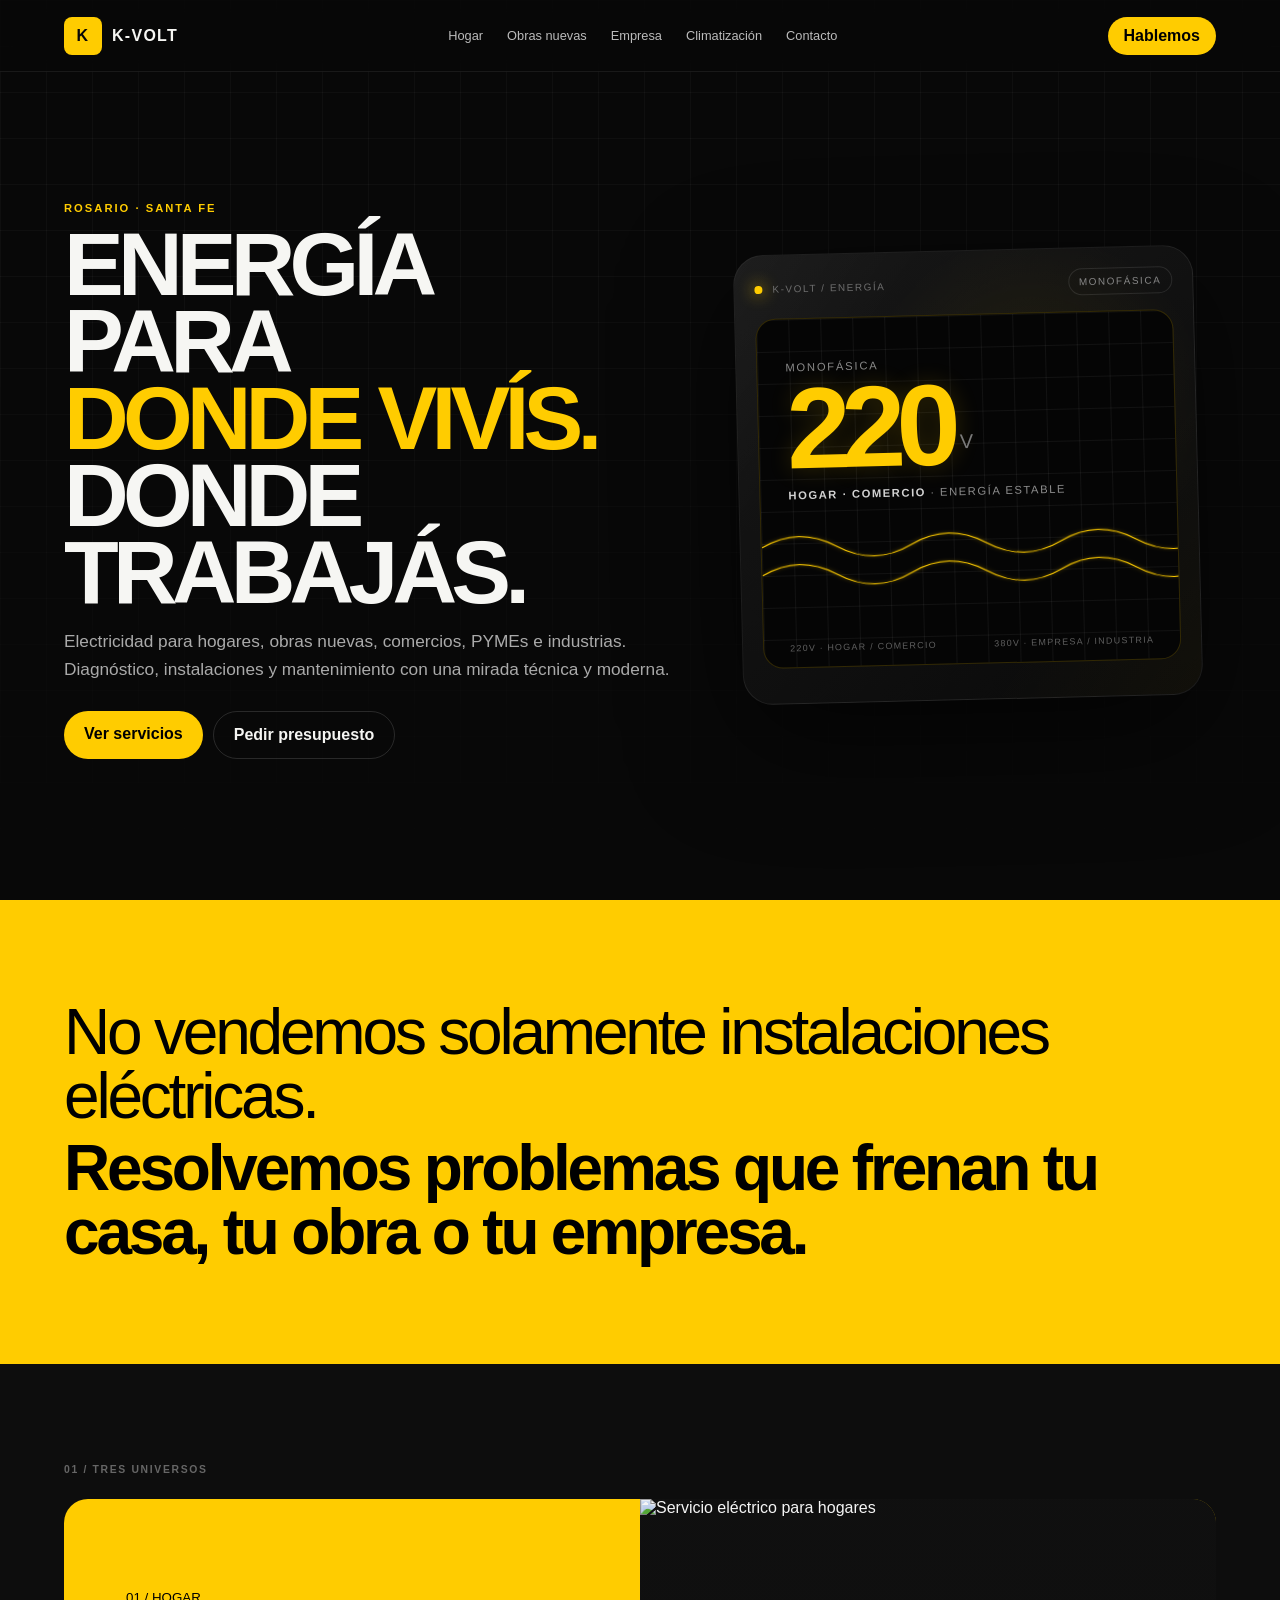
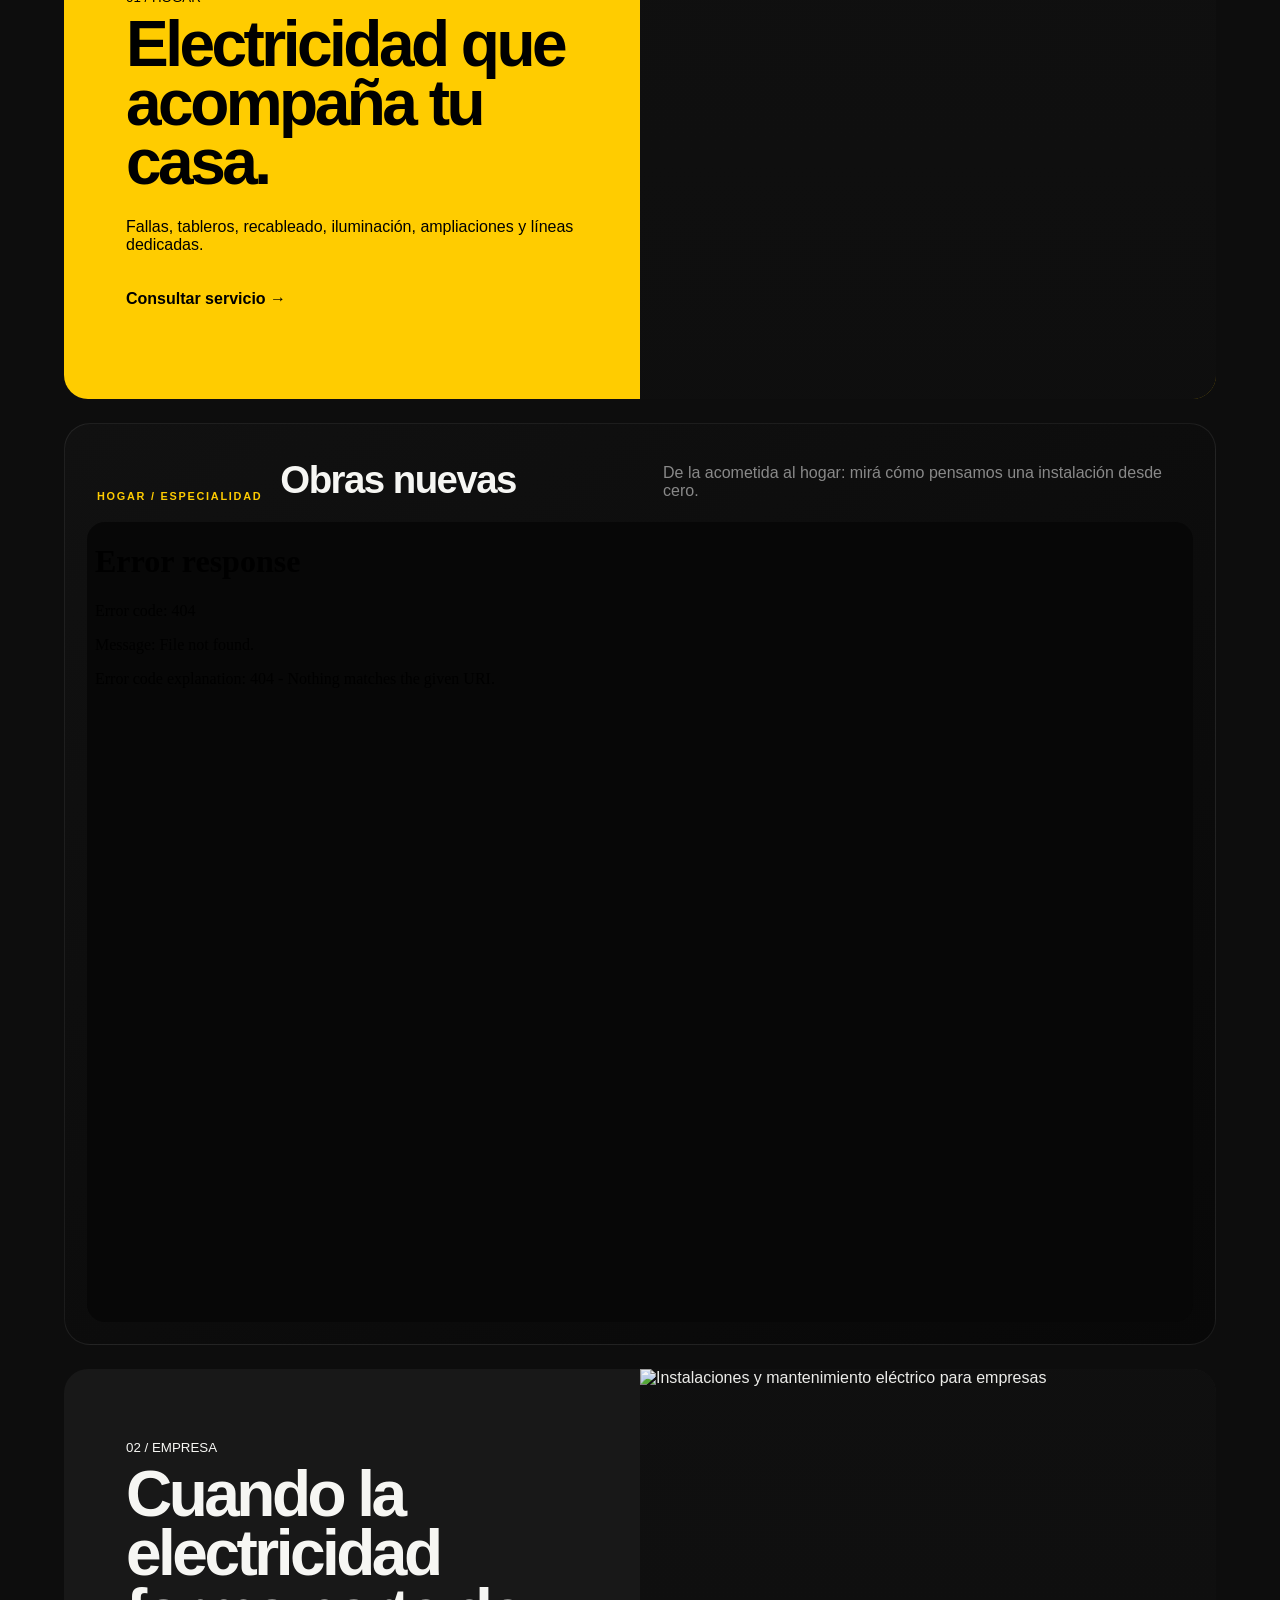
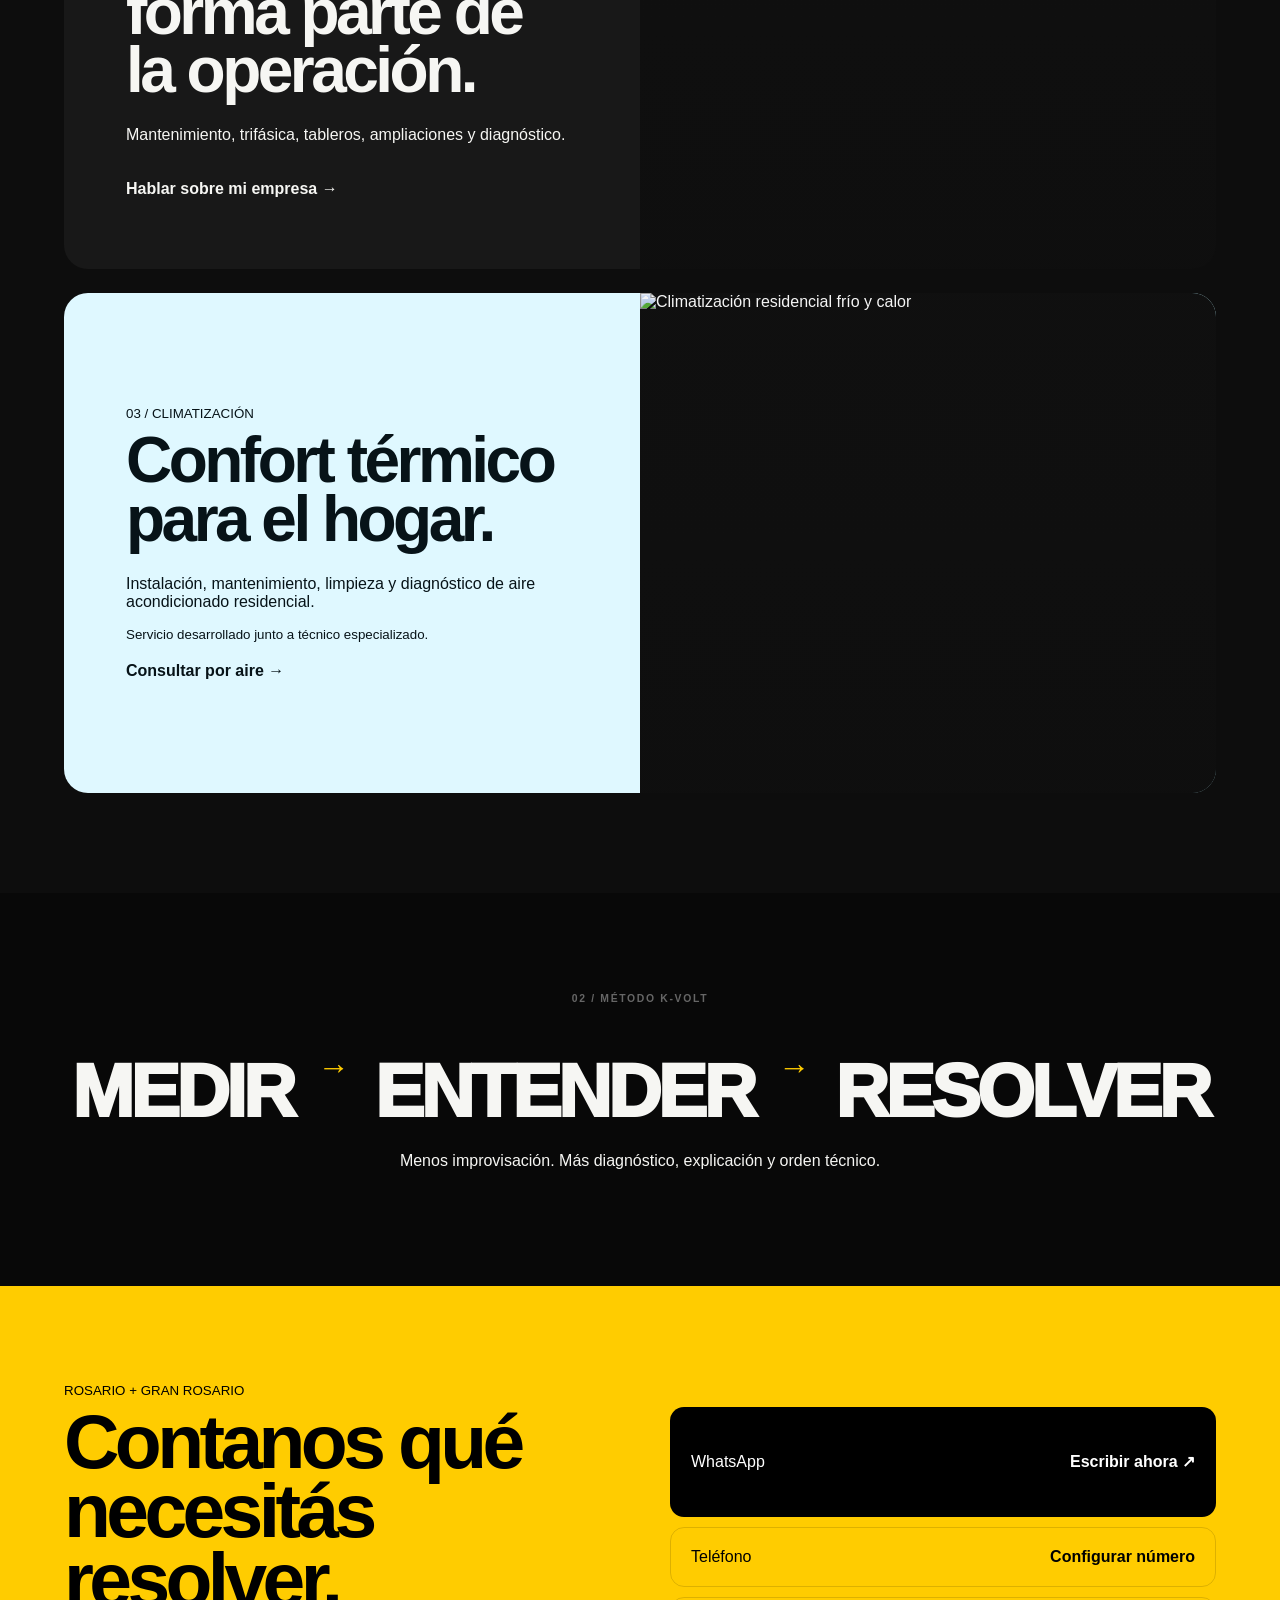
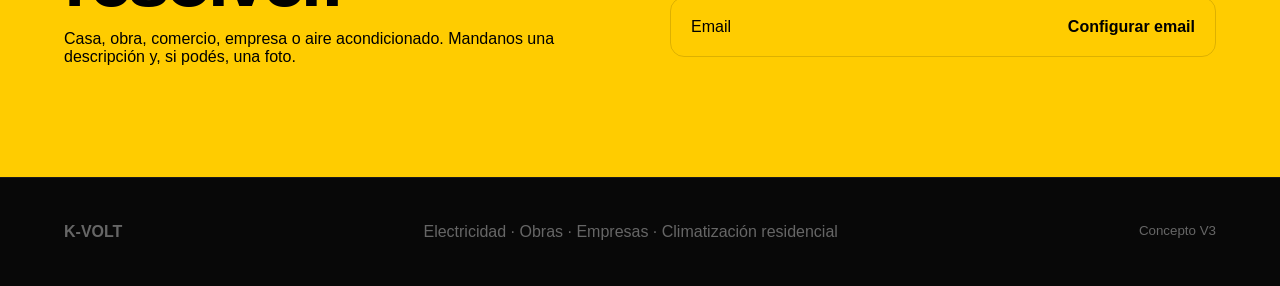
==== v3/index.html @ cbc2ef2b "Publicar landing K-Volt V3 con hero 220V y 380V" ====
<!doctype html>
<html lang="es-AR">
<head>
<meta charset="utf-8">
<meta name="viewport" content="width=device-width,initial-scale=1">
<title>K-Volt V3 Concept</title>
<meta name="description" content="Concepto visual K-Volt V3: electricidad para hogares, empresas y climatización residencial en Rosario.">
<style>
:root{--y:#ffcc00;--b:#080808;--g:#141414;--w:#f6f6f3;--m:#919191}
*{box-sizing:border-box}
html{scroll-behavior:smooth}
body{margin:0;background:var(--b);color:var(--w);font-family:Arial,Helvetica,sans-serif;overflow-x:hidden}
a{color:inherit;text-decoration:none}

.loader{
  position:fixed;inset:0;z-index:9999;
  display:grid;place-items:center;
  background:
    radial-gradient(circle at center, rgba(255,204,0,.09), transparent 26rem),
    #050505;
  transition:opacity .7s ease, visibility .7s ease;
}
.loader.hide{opacity:0;visibility:hidden}
.loader-box{
  width:min(88vw,520px);
  display:grid;justify-items:center;gap:22px;
}
.loader-bolt{
  width:150px;height:190px;position:relative;
  filter:drop-shadow(0 0 16px rgba(255,204,0,.28));
}
.loader-bolt svg{width:100%;height:100%}
.loader-bolt path{
  fill:none;
  stroke:var(--y);
  stroke-width:10;
  stroke-linejoin:round;
  stroke-linecap:round;
  stroke-dasharray:540;
  stroke-dashoffset:540;
  animation:drawBolt 1.15s cubic-bezier(.2,.8,.2,1) forwards,
            pulseFlash .34s ease 1.1s 2 alternate;
}
.loader-glow{
  position:absolute;inset:0;border-radius:50%;
  background:radial-gradient(circle, rgba(255,204,0,.22), transparent 60%);
  transform:scale(.7);opacity:0;animation:glowBurst .9s ease 1s forwards;
}
.loader-copy{
  text-align:center;
}
.loader-copy small{
  display:block;color:#7a7a7a;font-size:.72rem;font-weight:900;letter-spacing:.22em;
}
.loader-copy strong{
  display:block;margin-top:10px;
  font-size:clamp(2rem,5vw,3.5rem);letter-spacing:-.06em;
}
.loader-copy strong span{color:var(--y)}
.loader-copy p{margin:10px 0 0;color:#8e8e8e;font-size:.92rem}
.loader-line{
  width:min(70vw,320px);height:3px;overflow:hidden;border-radius:99px;background:#1b1b1b;
}
.loader-line i{
  display:block;height:100%;width:0%;
  background:linear-gradient(90deg, rgba(255,204,0,.45), var(--y), rgba(255,255,255,.5));
  animation:lineGrow 1.5s cubic-bezier(.2,.8,.2,1) .2s forwards;
}

.flash{
  position:fixed;inset:0;z-index:9998;pointer-events:none;
  background:radial-gradient(circle at center, rgba(255,238,170,.45), rgba(255,204,0,.14), transparent 60%);
  opacity:0;mix-blend-mode:screen;
}
.flash.on{animation:screenFlash .45s ease .95s 2 alternate}

header{position:fixed;z-index:20;inset:0 0 auto;height:72px;display:flex;align-items:center;justify-content:space-between;padding:0 5vw;background:#080808cc;border-bottom:1px solid #ffffff12;backdrop-filter:blur(14px)}
.logo{display:flex;align-items:center;gap:10px;font-weight:900;letter-spacing:.08em}
.mark{width:38px;height:38px;border-radius:8px;display:grid;place-items:center;background:var(--y);color:var(--b)}
nav{display:flex;gap:24px;color:#bbb;font-size:.8rem}
nav a:hover{color:var(--y)}
.pill{background:var(--y);color:#000;padding:10px 16px;border-radius:999px;font-weight:900}

.hero{min-height:100vh;display:grid;grid-template-columns:1.1fr .9fr;gap:50px;align-items:center;padding:110px 5vw 60px;position:relative;overflow:hidden}
.hero:before{
  content:"";position:absolute;inset:0;
  background-image:linear-gradient(#ffffff08 1px,transparent 1px),linear-gradient(90deg,#ffffff08 1px,transparent 1px);
  background-size:46px 46px;mask-image:linear-gradient(#000 30%,transparent)
}
.copy,.panel{position:relative;z-index:2}
.kicker{color:var(--y);font-size:.7rem;letter-spacing:.18em;font-weight:900}
h1{margin:12px 0 0;font-size:clamp(3.4rem,7vw,7.6rem);line-height:.86;letter-spacing:-.065em}
h1 span{display:block;color:var(--y)}
.lead{max-width:650px;color:#aaa;font-size:1.08rem;line-height:1.6}
.actions{display:flex;gap:10px;flex-wrap:wrap;margin-top:28px}
.btn{padding:14px 20px;border-radius:999px;font-weight:900}
.primary{background:var(--y);color:#000}
.ghost{border:1px solid #ffffff22}

.device{max-width:430px;margin:auto;padding:20px;border-radius:24px;background:linear-gradient(145deg,#202020,#0b0b0b);border:1px solid #ffffff18;box-shadow:0 40px 100px #0008;transform:rotate(-2deg);position:relative;overflow:hidden}
.device:before{
  content:"";position:absolute;inset:-20% auto auto -25%;
  width:180px;height:180px;background:radial-gradient(circle, rgba(255,204,0,.18), transparent 65%);
  filter:blur(12px);
}
.device-top{display:flex;justify-content:space-between;color:#666;font-size:.62rem;letter-spacing:.12em}
.dot{width:8px;height:8px;border-radius:50%;background:var(--y);box-shadow:0 0 18px var(--y)}
.screen{
  margin-top:16px;min-height:260px;border-radius:14px;background:#040404;border:1px solid #ffcc0030;
  display:grid;place-items:center;align-content:center;position:relative;overflow:hidden
}
.screen:before{
  content:"";position:absolute;inset:0;
  background:linear-gradient(115deg, transparent 0 44%, rgba(255,204,0,.22) 49%, rgba(255,255,255,.1) 50%, transparent 56% 100%);
  transform:translateX(-120%);
  animation:screenSweep 2s ease 1.4s forwards;
}
.screen small{color:#666;letter-spacing:.18em}
.screen strong{font-size:6rem;color:var(--y);line-height:1}
.screen strong i{font-style:normal;font-size:1rem;color:#777}
.screen p{font-size:.62rem;color:#666;letter-spacing:.15em}

.statement{padding:100px 5vw;background:var(--y);color:#000}
.statement p{margin:0;max-width:1100px;font-size:clamp(2rem,5vw,5rem);line-height:1;letter-spacing:-.05em}
.statement strong{display:block;margin-top:8px}

section.pad{padding:100px 5vw}
.label{color:#666;font-size:.65rem;font-weight:900;letter-spacing:.16em}
.problem{display:grid;grid-template-columns:60px 1fr 320px;gap:20px;align-items:center;min-height:140px;border-bottom:1px solid #ffffff15}
.problem:first-of-type{margin-top:30px;border-top:1px solid #ffffff15}
.problem span{color:var(--y);font-size:.7rem}
.problem h2{font-size:clamp(1.8rem,3.6vw,3.7rem);letter-spacing:-.045em;margin:0}
.problem p{color:#888;margin:0}

.worlds{background:#0d0d0d}
.world{margin-top:24px;display:grid;grid-template-columns:1fr 1fr;min-height:500px;border-radius:24px;overflow:hidden}
.worldcopy{padding:clamp(28px,5vw,62px);display:flex;flex-direction:column;justify-content:center}
.worldcopy h2{font-size:clamp(2.6rem,5vw,5rem);line-height:.92;letter-spacing:-.055em;margin:10px 0}
.worldcopy p{max-width:520px}
.worldcopy a{margin-top:20px;font-weight:900}
.visual{position:relative;display:flex;justify-content:flex-end;align-items:flex-end;padding:28px}
.home{background:var(--y);color:#000}
.home .visual{background:#101010;color:#fff}
.biz{background:#181818}
.biz .visual{background:linear-gradient(135deg,#242424,#070707)}
.clima{background:#dff8ff;color:#071318}
.clima .visual{background:linear-gradient(135deg,#b7f3ff,#10282e);color:#fff}
.lines{position:absolute;inset:0}
.lines i{position:absolute;background:var(--y)}
.lines i:nth-child(1){width:70%;height:3px;top:30%;left:12%}
.lines i:nth-child(2){height:58%;width:3px;left:55%;top:16%}
.lines i:nth-child(3){width:34%;height:3px;top:67%;left:55%}
.snow{position:absolute;font-size:17rem;opacity:.14;left:50%;top:50%;transform:translate(-50%,-50%)}

.works{display:grid;grid-template-columns:1.1fr .9fr;gap:70px;background:#101010}
.works h2{font-size:clamp(3rem,6vw,6.5rem);line-height:.9;letter-spacing:-.06em;margin:24px 0}
.works h2 span{display:block;color:var(--y)}
.works p{color:#929292}
.steps{display:grid;align-content:center}
.steps div{display:grid;grid-template-columns:55px 1fr;padding:22px 0;border-bottom:1px solid #ffffff15}
.steps span{color:var(--y);font-size:.7rem}
.steps strong{font-size:1.4rem}

.method{text-align:center}
.methodrow{display:flex;justify-content:center;gap:25px;flex-wrap:wrap;margin:45px 0 18px}
.methodrow span{font-size:clamp(2.2rem,5.8vw,6rem);font-weight:950;letter-spacing:-.05em}
.methodrow i{font-style:normal;color:var(--y);font-size:2rem}

.contact{padding:95px 5vw;background:var(--y);color:#000;display:grid;grid-template-columns:1fr 1fr;gap:60px}
.contact h2{font-size:clamp(3rem,6vw,6rem);line-height:.9;letter-spacing:-.06em;margin:8px 0}
.contactbox{display:grid;gap:10px;align-content:center}
.contactbox a{padding:20px;border:1px solid #0002;border-radius:14px;display:flex;justify-content:space-between}
.contactbox a:first-child{background:#000;color:#fff;min-height:110px;align-items:center}

footer{padding:45px 5vw;display:flex;justify-content:space-between;gap:20px;color:#666;border-top:1px solid #ffffff12}

.reveal{opacity:0;transform:translateY(20px);transition:.7s cubic-bezier(.2,.8,.2,1)}
.reveal.on{opacity:1;transform:none}

@keyframes drawBolt{to{stroke-dashoffset:0}}
@keyframes glowBurst{0%{opacity:0;transform:scale(.7)}40%{opacity:1}100%{opacity:.25;transform:scale(1.12)}}
@keyframes pulseFlash{from{stroke:#ffcc00;filter:drop-shadow(0 0 0 rgba(255,204,0,0))}to{stroke:#fff3a8;filter:drop-shadow(0 0 10px rgba(255,204,0,.9))}}
@keyframes lineGrow{to{width:100%}}
@keyframes screenFlash{0%{opacity:0}40%{opacity:.65}100%{opacity:0}}
@keyframes screenSweep{to{transform:translateX(120%)}}

@media(max-width:900px){
  nav{display:none}
  .hero,.world,.works,.contact{grid-template-columns:1fr}
  .problem{grid-template-columns:45px 1fr}
  .problem p{grid-column:2}
}
@media(max-width:600px){
  header{padding:0 18px}
  .pill{display:none}
  .hero,section.pad,.statement,.contact{padding-left:18px;padding-right:18px}
  .hero h1{font-size:3.15rem}
  .problem{grid-template-columns:1fr;gap:8px;padding:24px 0}
  .problem p{grid-column:1}
  .world{border-radius:16px}
  .worldcopy{padding:26px 20px}
  footer{flex-direction:column}
  .loader-bolt{width:120px;height:150px}
  .screen strong{font-size:4.8rem}
}

.new-build-integrated{
  margin-top:24px;
  padding:22px;
  border-radius:26px;
  background:linear-gradient(145deg,#111,#080808);
  border:1px solid rgba(255,255,255,.08);
}
.new-build-heading{
  padding:12px 10px 20px;
  display:flex;
  align-items:end;
  gap:18px;
  flex-wrap:wrap;
}
.new-build-heading span{
  color:#ffcc00;
  font-size:.68rem;
  font-weight:900;
  letter-spacing:.16em;
}
.new-build-heading strong{
  font-size:clamp(1.7rem,3vw,3rem);
  letter-spacing:-.04em;
}
.new-build-heading p{
  margin:0 0 2px auto;
  max-width:520px;
  color:#898989;
}
.new-build-integrated iframe{
  width:100%;
  height:800px;
  border:0;
  border-radius:18px;
  background:#070707;
  display:block;
}
@media(max-width:900px){
  .new-build-heading p{margin-left:0;width:100%}
  .new-build-integrated iframe{height:1180px}
}
@media(max-width:600px){
  .new-build-integrated{padding:8px;border-radius:18px}
  .new-build-heading{padding:16px 12px 18px}
  .new-build-integrated iframe{height:1080px;border-radius:14px}
}


/* V3 - visuales por universo */
.service-visual{
  position:relative;
  overflow:hidden;
  min-height:100%;
  background:#0d0d0d;
}
.service-visual img{
  position:absolute;
  inset:0;
  width:100%;
  height:100%;
  object-fit:cover;
  display:block;
  filter:saturate(.72) contrast(1.06) brightness(.73);
  transform:scale(1.015);
  transition:transform .8s cubic-bezier(.2,.8,.2,1), filter .8s ease;
}
.world:hover .service-visual img{
  transform:scale(1.055);
  filter:saturate(.86) contrast(1.07) brightness(.78);
}
.visual-shade{
  position:absolute;
  inset:0;
  background:
    linear-gradient(90deg,rgba(10,10,10,.20),rgba(10,10,10,.04) 45%,rgba(10,10,10,.22)),
    linear-gradient(0deg,rgba(5,5,5,.52),transparent 55%);
}
.visual-code{
  position:absolute;
  right:28px;
  bottom:26px;
  z-index:4;
  font-size:.72rem;
  letter-spacing:.14em;
  color:#fff;
}
.fault-badge{
  position:absolute;
  left:8%;
  top:10%;
  z-index:4;
  display:flex;
  align-items:center;
  gap:12px;
  padding:12px 14px;
  background:rgba(8,8,8,.86);
  border:1px solid rgba(255,204,0,.34);
  border-radius:14px;
  backdrop-filter:blur(9px);
  color:#fff;
  box-shadow:0 16px 45px rgba(0,0,0,.28);
}
.warning-icon{
  width:36px;height:36px;
  display:grid;place-items:center;
  border:2px solid #ffcc00;
  border-radius:10px;
  color:#ffcc00;
  font-weight:950;
}
.fault-badge small{
  display:block;
  color:#858585;
  font-size:.55rem;
  letter-spacing:.14em;
  margin-bottom:2px;
}
.fault-badge strong{font-size:.92rem}
.industrial-ui{
  position:absolute;
  z-index:4;
  left:8%;
  bottom:8%;
  display:grid;
  grid-template-columns:repeat(3,52px);
  gap:7px;
}
.industrial-ui span{
  height:4px;
  background:#ffcc00;
  box-shadow:0 0 10px rgba(255,204,0,.32);
}
.industrial-ui span:nth-child(2){opacity:.65}
.industrial-ui span:nth-child(3){opacity:.35}
.industrial-ui small{
  grid-column:1/-1;
  color:#c9c9c9;
  letter-spacing:.12em;
  font-size:.55rem;
}
.climate-overlay{
  position:absolute;
  inset:0;
  z-index:4;
  pointer-events:none;
}
.cold,.heat{
  position:absolute;
  top:12%;
  width:54px;height:54px;
  display:grid;place-items:center;
  border-radius:50%;
  background:rgba(8,8,8,.7);
  backdrop-filter:blur(7px);
  font-size:1.4rem;
}
.cold{left:10%;color:#8ae9ff;border:1px solid rgba(138,233,255,.48)}
.heat{right:10%;color:#ffb64d;border:1px solid rgba(255,182,77,.48)}
.airflow{
  position:absolute;
  left:18%;
  right:18%;
  top:44%;
  height:80px;
  border-top:3px solid rgba(130,231,255,.65);
  border-bottom:3px solid rgba(255,174,74,.55);
  border-radius:50%;
  transform:rotate(-7deg);
  opacity:.72;
  filter:blur(.2px);
  animation:airFlowMove 3.2s ease-in-out infinite alternate;
}
.airflow:before,.airflow:after{
  content:"";
  position:absolute;
  left:6%;right:8%;
  height:2px;
  border-radius:50%;
}
.airflow:before{
  top:20px;
  background:linear-gradient(90deg,transparent,#7ee7ff,transparent);
}
.airflow:after{
  bottom:20px;
  background:linear-gradient(90deg,transparent,#ffb348,transparent);
}
@keyframes airFlowMove{
  from{transform:translateX(-10px) rotate(-7deg);opacity:.45}
  to{transform:translateX(14px) rotate(-4deg);opacity:.9}
}
@media(max-width:900px){
  .service-visual{min-height:360px}
}


/* versión con imágenes puras */
.service-visual{
  position:relative;
  overflow:hidden;
  min-height:100%;
  background:#0d0d0d;
}
.service-visual img{
  position:absolute;
  inset:0;
  width:100%;
  height:100%;
  object-fit:cover;
  display:block;
  filter:saturate(.78) contrast(1.04) brightness(.80);
  transform:scale(1.01);
  transition:transform .8s cubic-bezier(.2,.8,.2,1), filter .8s ease;
}
.world:hover .service-visual img{
  transform:scale(1.04);
  filter:saturate(.88) contrast(1.06) brightness(.84);
}
.pure-image::after{
  content:"";
  position:absolute;
  inset:0;
  background:linear-gradient(0deg, rgba(5,5,5,.14), rgba(5,5,5,.04));
  pointer-events:none;
}
.visual-shade,
.fault-badge,
.warning-icon,
.industrial-ui,
.climate-overlay,
.visual-code{
  display:none !important;
}
@media(max-width:900px){
  .service-visual{min-height:360px}
}


/* Ajuste específico de climatización: mostrar la pieza completa */
#clima .service-visual img{
  object-fit:contain !important;
  object-position:center center !important;
  transform:none !important;
  filter:none !important;
  background:#101010;
}
#clima:hover .service-visual img{
  transform:none !important;
  filter:none !important;
}


/* Ajuste específico: hogar y empresa muestran la pieza completa */
#hogar .service-visual img,
#empresa .service-visual img{
  object-fit:contain !important;
  object-position:center center !important;
  transform:none !important;
  filter:none !important;
  background:#101010;
}
#hogar:hover .service-visual img,
#empresa:hover .service-visual img{
  transform:none !important;
  filter:none !important;
}


/* HERO 220V / 380V */
.hero-energy-card{position:relative;max-width:460px;margin:auto;min-height:450px;border-radius:30px;border:1px solid rgba(255,255,255,.07);background:radial-gradient(circle at 65% 35%,rgba(255,204,0,.08),transparent 42%),linear-gradient(145deg,#171717,#0a0a0a);padding:20px;transform:rotate(-1.4deg);box-shadow:0 35px 110px rgba(0,0,0,.58);overflow:hidden}
.hero-energy-card:before{content:"";position:absolute;inset:0;pointer-events:none;background:linear-gradient(125deg,rgba(255,255,255,.03),transparent 25%,transparent 72%,rgba(255,204,0,.03))}
.energy-head{position:relative;z-index:2;display:flex;align-items:center;justify-content:space-between;color:#6e6e6e;font-size:.62rem;letter-spacing:.16em}
.energy-brand{display:flex;align-items:center;gap:10px}.energy-brand i{width:8px;height:8px;border-radius:50%;background:var(--y);box-shadow:0 0 16px var(--y)}
.energy-badge{padding:7px 10px;border:1px solid rgba(255,255,255,.1);border-radius:999px;color:#888}
.energy-screen{position:relative;margin-top:16px;min-height:350px;border-radius:20px;border:1px solid rgba(255,204,0,.18);background:#050505;overflow:hidden}
.energy-grid{position:absolute;inset:0;background-image:linear-gradient(rgba(255,255,255,.05) 1px,transparent 1px),linear-gradient(90deg,rgba(255,255,255,.05) 1px,transparent 1px);background-size:32px 32px}
.energy-center{position:absolute;left:28px;top:42px;z-index:3}.energy-center .config{color:#8a8a8a;font-size:.7rem;letter-spacing:.16em;margin-bottom:8px}
.energy-value{display:flex;align-items:flex-end;gap:8px}.energy-value b{display:block;font-size:clamp(5.2rem,9vw,8.8rem);line-height:.82;letter-spacing:-.08em;color:var(--y);text-shadow:0 0 24px rgba(255,204,0,.18)}.energy-value span{display:block;padding-bottom:18px;color:#7a7a7a;font-size:1.25rem}
.energy-subtitle{margin-top:14px;color:#8d8d8d;font-size:.7rem;letter-spacing:.14em}.energy-subtitle strong{color:#d2d2d2;font-weight:700}
.energy-wave-zone{position:absolute;left:0;right:0;bottom:44px;height:118px;z-index:2}.energy-wave-row{position:absolute;left:0;right:0;height:28px;opacity:0;transform:translateY(10px);transition:opacity .35s ease,transform .35s ease}.energy-wave-row.active{opacity:1;transform:translateY(0)}.energy-wave-row svg{width:180%;height:100%;animation:moveEnergyWave 3.2s linear infinite}.energy-wave-row path{fill:none;stroke:var(--y);stroke-width:3;filter:drop-shadow(0 0 6px rgba(255,204,0,.42))}.ew1{bottom:62px}.ew2{bottom:34px}.ew3{bottom:6px}
.energy-footer{position:absolute;left:26px;right:26px;bottom:14px;display:flex;justify-content:space-between;color:#5f5f5f;font-size:.56rem;letter-spacing:.14em;z-index:3}.energy-flash{position:absolute;inset:0;pointer-events:none;background:radial-gradient(circle at 42% 38%,rgba(255,204,0,.24),transparent 48%);opacity:0}.energy-flash.on{animation:heroEnergyFlash .5s ease}
@keyframes moveEnergyWave{from{transform:translateX(0)}to{transform:translateX(-33.333%)}}@keyframes heroEnergyFlash{0%{opacity:0}38%{opacity:.8}100%{opacity:0}}

</style>
</head>
<body>
<div class="loader" id="loader">
  <div class="loader-box">
    <div class="loader-bolt">
      <div class="loader-glow"></div>
      <svg viewBox="0 0 120 160" aria-hidden="true">
        <path d="M70 8 27 78h28l-8 74 46-66H65l5-78Z"/>
      </svg>
    </div>
    <div class="loader-copy">
      <small>K-VOLT / POWER UP</small>
      <strong>Arrancando en <span>220V</span></strong>
      <p>Diagnóstico · Instalación · Mantenimiento</p>
    </div>
    <div class="loader-line"><i></i></div>
  </div>
</div>
<div class="flash" id="flash"></div>

<header>
  <a class="logo" href="#top"><span class="mark">K</span><span>K-VOLT</span></a>
  <nav><a href="#hogar">Hogar</a><a href="#obras">Obras nuevas</a><a href="#empresa">Empresa</a><a href="#clima">Climatización</a><a href="#contacto">Contacto</a></nav>
  <a class="pill" href="#contacto">Hablemos</a>
</header>

<main id="top">
<section class="hero">
  <div class="copy reveal">
    <p class="kicker">ROSARIO · SANTA FE</p>
    <h1>ENERGÍA PARA <span>DONDE VIVÍS.</span> DONDE TRABAJÁS.</h1>
    <p class="lead">Electricidad para hogares, obras nuevas, comercios, PYMEs e industrias. Diagnóstico, instalaciones y mantenimiento con una mirada técnica y moderna.</p>
    <div class="actions"><a class="btn primary" href="#hogar">Ver servicios</a><a class="btn ghost" href="#contacto">Pedir presupuesto</a></div>
  </div>
  <div class="panel reveal">
    <div class="hero-energy-card">
      <div class="energy-head">
        <div class="energy-brand"><i></i><span>K-VOLT / ENERGÍA</span></div>
        <span class="energy-badge" id="heroEnergyTag">MONOFÁSICA</span>
      </div>
      <div class="energy-screen">
        <div class="energy-grid"></div>
        <div class="energy-flash" id="heroEnergyFlash"></div>
        <div class="energy-center">
          <div class="config" id="heroEnergyConfig">MONOFÁSICA</div>
          <div class="energy-value"><b id="heroEnergyValue">220</b><span>V</span></div>
          <div class="energy-subtitle" id="heroEnergySubtitle"><strong>HOGAR · COMERCIO</strong> · ENERGÍA ESTABLE</div>
        </div>
        <div class="energy-wave-zone">
          <div class="energy-wave-row ew1 active" id="heroWave1"><svg viewBox="0 0 1200 100" preserveAspectRatio="none"><path d="M0,50 C40,0 80,0 120,50 S200,100 240,50 S320,0 360,50 S440,100 480,50 S560,0 600,50 S680,100 720,50 S800,0 840,50 S920,100 960,50 S1040,0 1080,50 S1160,100 1200,50"/></svg></div>
          <div class="energy-wave-row ew2 active" id="heroWave2"><svg viewBox="0 0 1200 100" preserveAspectRatio="none"><path d="M0,50 C40,0 80,0 120,50 S200,100 240,50 S320,0 360,50 S440,100 480,50 S560,0 600,50 S680,100 720,50 S800,0 840,50 S920,100 960,50 S1040,0 1080,50 S1160,100 1200,50"/></svg></div>
          <div class="energy-wave-row ew3" id="heroWave3"><svg viewBox="0 0 1200 100" preserveAspectRatio="none"><path d="M0,50 C40,0 80,0 120,50 S200,100 240,50 S320,0 360,50 S440,100 480,50 S560,0 600,50 S680,100 720,50 S800,0 840,50 S920,100 960,50 S1040,0 1080,50 S1160,100 1200,50"/></svg></div>
        </div>
        <div class="energy-footer"><span>220V · HOGAR / COMERCIO</span><span>380V · EMPRESA / INDUSTRIA</span></div>
      </div>
    </div>
  </div>
</section>

<section class="statement reveal"><p>No vendemos solamente instalaciones eléctricas.<strong>Resolvemos problemas que frenan tu casa, tu obra o tu empresa.</strong></p></section>

<section class="pad worlds">
  <div class="label">01 / TRES UNIVERSOS</div>

  <article class="world home reveal" id="hogar">
      <div class="worldcopy">
        <small>01 / HOGAR</small>
        <h2>Electricidad que acompaña tu casa.</h2>
        <p>Fallas, tableros, recableado, iluminación, ampliaciones y líneas dedicadas.</p>
        <a href="#contacto">Consultar servicio →</a>
      </div>
      <div class="visual service-visual pure-image">
        <img src="assets/hogar.svg" alt="Servicio eléctrico para hogares">
      </div>
    </article>

  <div class="new-build-integrated" id="obras">
    <div class="new-build-heading">
      <span>HOGAR / ESPECIALIDAD</span>
      <strong>Obras nuevas</strong>
      <p>De la acometida al hogar: mirá cómo pensamos una instalación desde cero.</p>
    </div>
    <iframe
      src="obras-nuevas.html"
      title="Animación K-Volt de una instalación eléctrica desde la acometida hasta el hogar"
      loading="lazy">
    </iframe>
  </div>

  <article class="world biz reveal" id="empresa">
      <div class="worldcopy">
        <small>02 / EMPRESA</small>
        <h2>Cuando la electricidad forma parte de la operación.</h2>
        <p>Mantenimiento, trifásica, tableros, ampliaciones y diagnóstico.</p>
        <a href="#contacto">Hablar sobre mi empresa →</a>
      </div>
      <div class="visual service-visual pure-image">
        <img src="assets/empresa.svg" alt="Instalaciones y mantenimiento eléctrico para empresas">
      </div>
    </article>

  <article class="world clima reveal" id="clima">
      <div class="worldcopy">
        <small>03 / CLIMATIZACIÓN</small>
        <h2>Confort térmico para el hogar.</h2>
        <p>Instalación, mantenimiento, limpieza y diagnóstico de aire acondicionado residencial.</p>
        <small>Servicio desarrollado junto a técnico especializado.</small>
        <a href="#contacto">Consultar por aire →</a>
      </div>
      <div class="visual service-visual pure-image">
        <img src="assets/climatizacion.svg" alt="Climatización residencial frío y calor">
      </div>
    </article>
</section>

<section class="pad method">
  <div class="label">02 / MÉTODO K-VOLT</div>
  <div class="methodrow reveal"><span>MEDIR</span><i>→</i><span>ENTENDER</span><i>→</i><span>RESOLVER</span></div>
  <p class="reveal">Menos improvisación. Más diagnóstico, explicación y orden técnico.</p>
</section>

<section class="contact" id="contacto">
  <div class="reveal"><small>ROSARIO + GRAN ROSARIO</small><h2>Contanos qué necesitás resolver.</h2><p>Casa, obra, comercio, empresa o aire acondicionado. Mandanos una descripción y, si podés, una foto.</p></div>
  <div class="contactbox reveal"><a href="#"><span>WhatsApp</span><strong>Escribir ahora ↗</strong></a><a href="#"><span>Teléfono</span><strong>Configurar número</strong></a><a href="#"><span>Email</span><strong>Configurar email</strong></a></div>
</section>
</main>

<footer><strong>K-VOLT</strong><span>Electricidad · Obras · Empresas · Climatización residencial</span><small>Concepto V3</small></footer>

<script>
window.addEventListener('load', () => {
  const loader = document.getElementById('loader');
  const flash = document.getElementById('flash');
  flash.classList.add('on');
  setTimeout(() => loader.classList.add('hide'), 1850);
});

const els=[...document.querySelectorAll('.reveal')];
if('IntersectionObserver'in window){
 const io=new IntersectionObserver(es=>es.forEach(e=>{if(e.isIntersecting){e.target.classList.add('on');io.unobserve(e.target)}}),{threshold:.12});
 els.forEach(e=>io.observe(e));
}else els.forEach(e=>e.classList.add('on'));

const hev=document.getElementById('heroEnergyValue'),het=document.getElementById('heroEnergyTag'),hec=document.getElementById('heroEnergyConfig'),hes=document.getElementById('heroEnergySubtitle'),hef=document.getElementById('heroEnergyFlash'),hw1=document.getElementById('heroWave1'),hw2=document.getElementById('heroWave2'),hw3=document.getElementById('heroWave3');
if(hev){let tri=false;const flash=()=>{hef.classList.remove('on');void hef.offsetWidth;hef.classList.add('on')};const mono=()=>{tri=false;hev.textContent='220';het.textContent='MONOFÁSICA';hec.textContent='MONOFÁSICA';hes.innerHTML='<strong>HOGAR · COMERCIO</strong> · ENERGÍA ESTABLE';hw1.classList.add('active');hw2.classList.add('active');hw3.classList.remove('active');flash()};const three=()=>{tri=true;hev.textContent='380';het.textContent='TRIFÁSICA';hec.textContent='TRIFÁSICA';hes.innerHTML='<strong>EMPRESA · INDUSTRIA</strong> · ENERGÍA ESTABLE';hw1.classList.add('active');hw2.classList.add('active');hw3.classList.add('active');flash()};mono();setInterval(()=>tri?mono():three(),3000)}

</script>
</body>
</html>
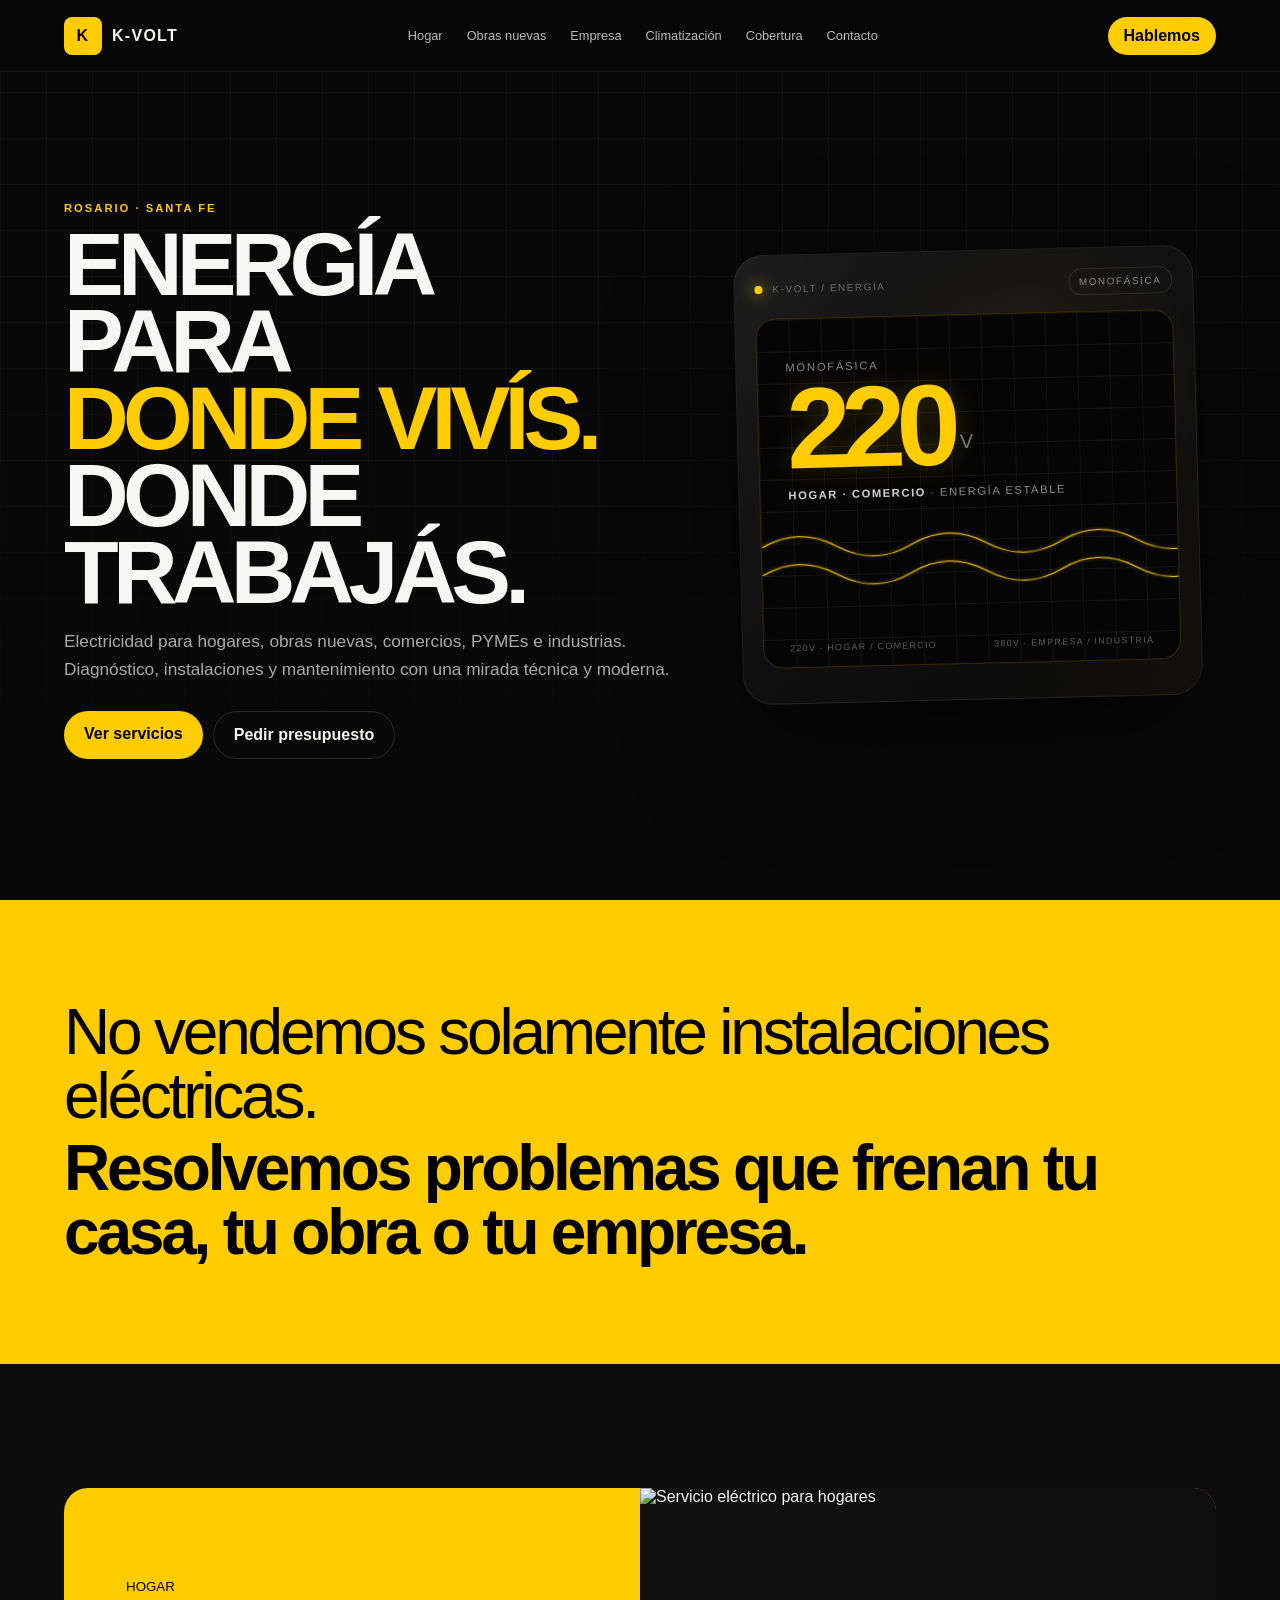
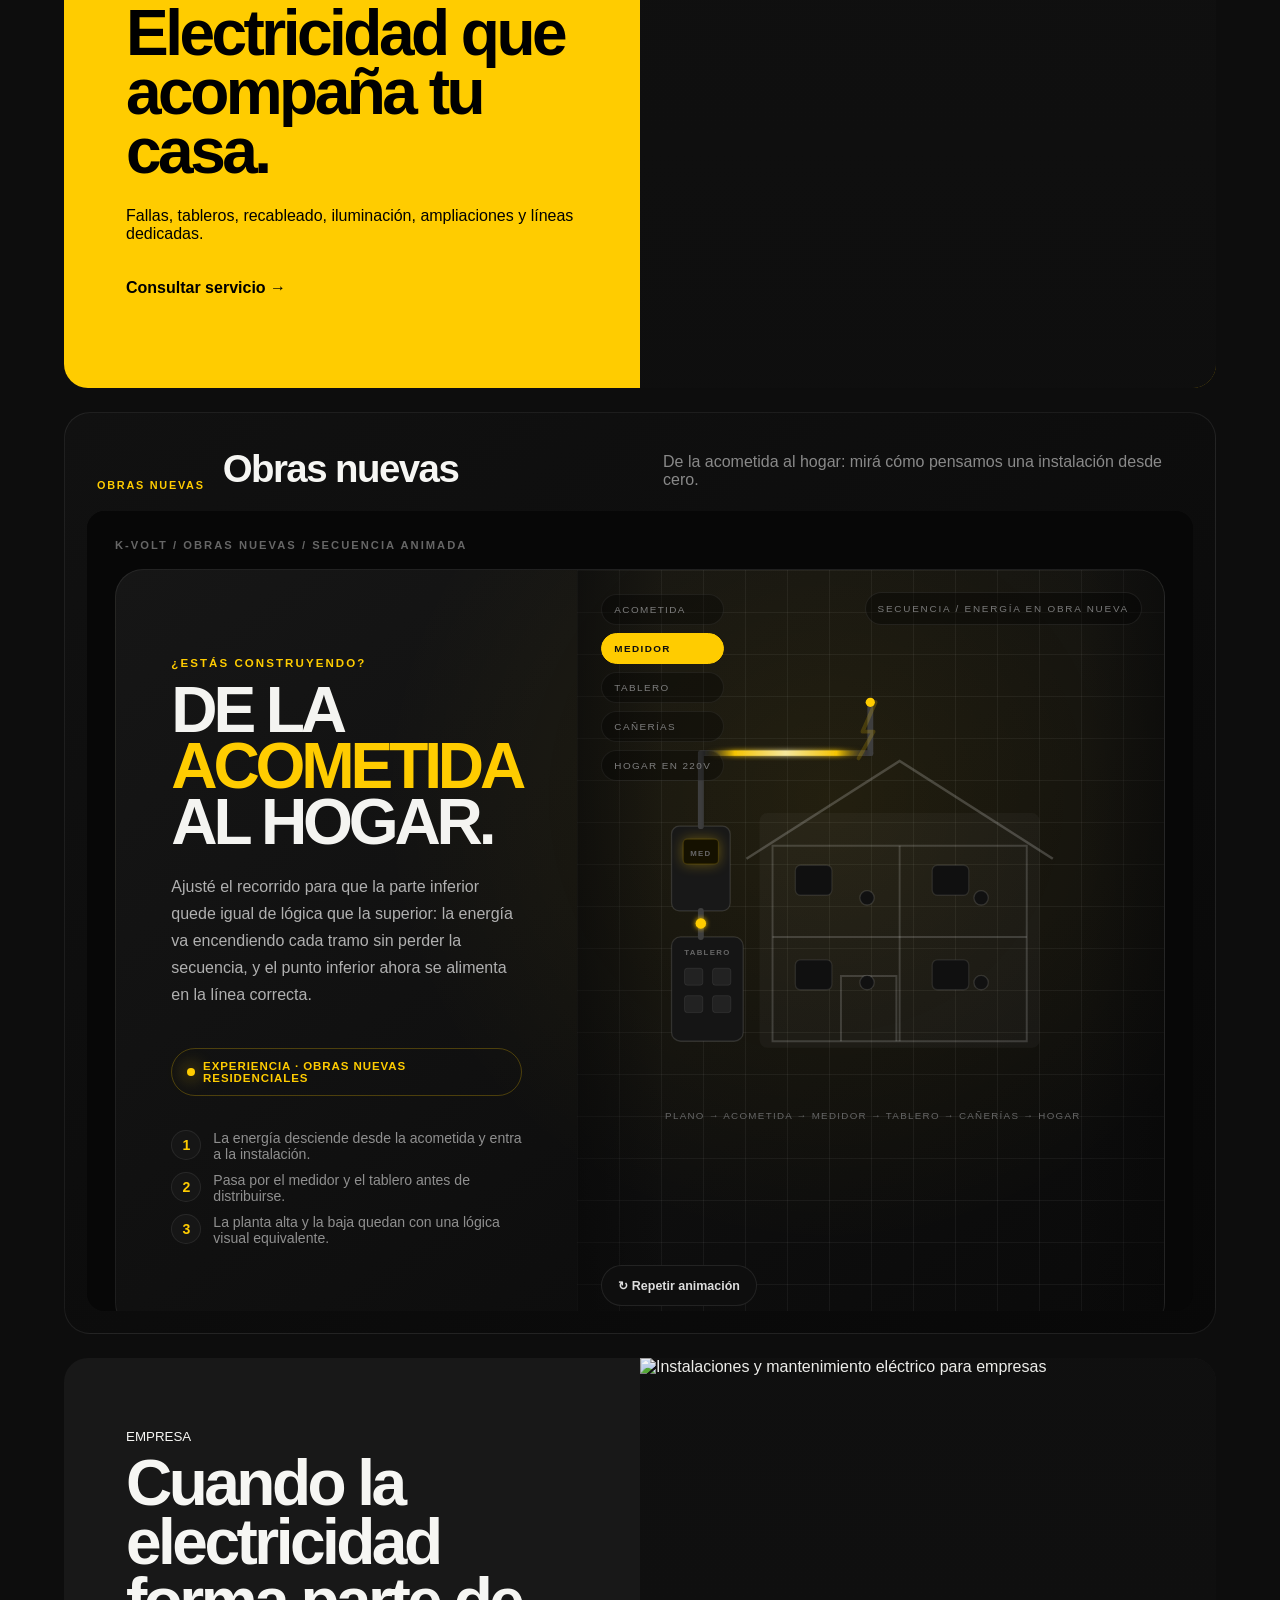
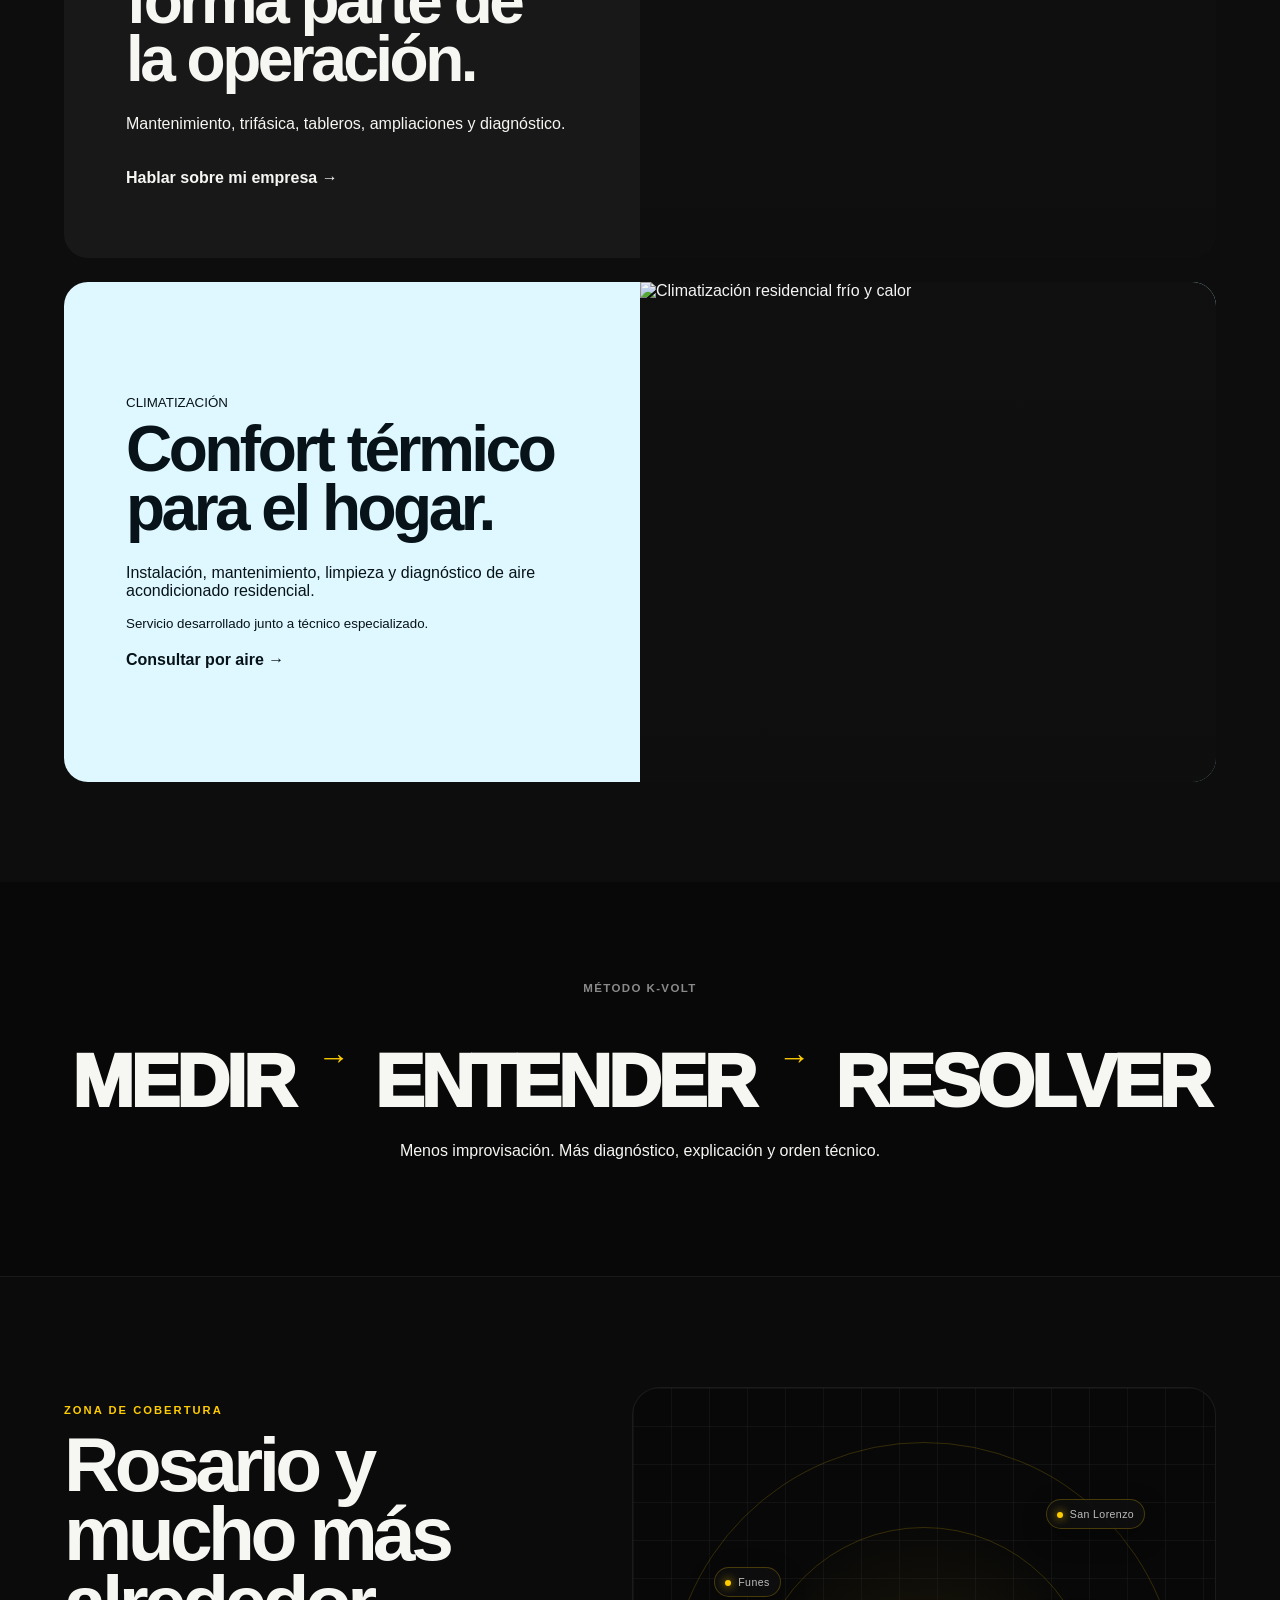
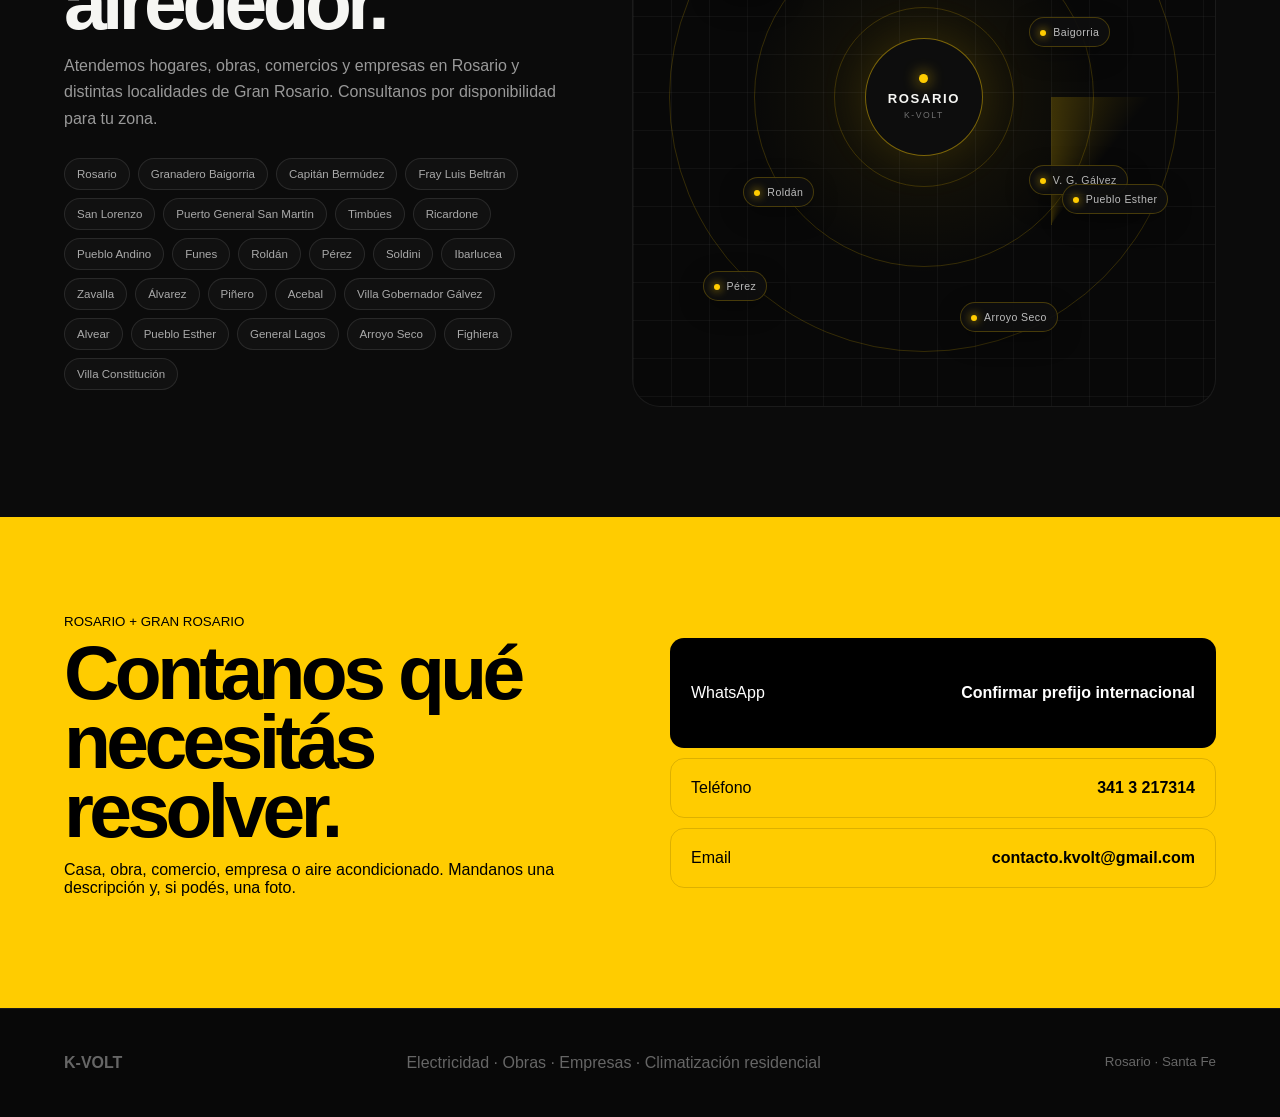
==== commit 9f7196ec: "Refine V3 sections and add coverage" ====
--- a/v3/index.html
+++ b/v3/index.html
@@ -486,6 +486,66 @@
 .energy-wave-zone{position:absolute;left:0;right:0;bottom:44px;height:118px;z-index:2}.energy-wave-row{position:absolute;left:0;right:0;height:28px;opacity:0;transform:translateY(10px);transition:opacity .35s ease,transform .35s ease}.energy-wave-row.active{opacity:1;transform:translateY(0)}.energy-wave-row svg{width:180%;height:100%;animation:moveEnergyWave 3.2s linear infinite}.energy-wave-row path{fill:none;stroke:var(--y);stroke-width:3;filter:drop-shadow(0 0 6px rgba(255,204,0,.42))}.ew1{bottom:62px}.ew2{bottom:34px}.ew3{bottom:6px}
 .energy-footer{position:absolute;left:26px;right:26px;bottom:14px;display:flex;justify-content:space-between;color:#5f5f5f;font-size:.56rem;letter-spacing:.14em;z-index:3}.energy-flash{position:absolute;inset:0;pointer-events:none;background:radial-gradient(circle at 42% 38%,rgba(255,204,0,.24),transparent 48%);opacity:0}.energy-flash.on{animation:heroEnergyFlash .5s ease}
 @keyframes moveEnergyWave{from{transform:translateX(0)}to{transform:translateX(-33.333%)}}@keyframes heroEnergyFlash{0%{opacity:0}38%{opacity:.8}100%{opacity:0}}
+
+
+.method-title{color:#8a8a8a;font-size:.72rem;font-weight:900;letter-spacing:.12em;text-transform:uppercase}
+.coverage{
+  padding:110px 5vw;
+  display:grid;
+  grid-template-columns:.92fr 1.08fr;
+  gap:70px;
+  align-items:center;
+  background:#0b0b0b;
+  border-top:1px solid rgba(255,255,255,.06);
+}
+.coverage-kicker{margin:0 0 14px;color:var(--y);font-size:.7rem;font-weight:900;letter-spacing:.18em}
+.coverage h2{margin:0;font-size:clamp(3rem,6vw,6.4rem);line-height:.9;letter-spacing:-.06em}
+.coverage-copy>p:not(.coverage-kicker){max-width:640px;color:#999;line-height:1.65}
+.coverage-tags{display:flex;flex-wrap:wrap;gap:8px;margin-top:26px}
+.coverage-tags span{
+  padding:9px 12px;border-radius:999px;border:1px solid rgba(255,255,255,.10);
+  background:#111;color:#aaa;font-size:.72rem;transition:.25s ease;
+}
+.coverage-tags span:hover{border-color:rgba(255,204,0,.45);color:var(--y)}
+.coverage-radar{
+  position:relative;min-height:620px;border-radius:28px;overflow:hidden;
+  border:1px solid rgba(255,255,255,.08);
+  background:radial-gradient(circle at center,rgba(255,204,0,.08),transparent 42%),#080808;
+}
+.radar-grid{position:absolute;inset:0;background-image:linear-gradient(rgba(255,255,255,.04) 1px,transparent 1px),linear-gradient(90deg,rgba(255,255,255,.04) 1px,transparent 1px);background-size:38px 38px}
+.radar-ring{position:absolute;left:50%;top:50%;border:1px solid rgba(255,204,0,.18);border-radius:50%;transform:translate(-50%,-50%)}
+.ring-1{width:180px;height:180px}.ring-2{width:340px;height:340px}.ring-3{width:510px;height:510px}
+.radar-core{
+  position:absolute;left:50%;top:50%;transform:translate(-50%,-50%);
+  width:118px;height:118px;border-radius:50%;display:grid;place-items:center;align-content:center;
+  background:#0d0d0d;border:1px solid rgba(255,204,0,.45);box-shadow:0 0 50px rgba(255,204,0,.12);z-index:4;
+}
+.radar-core i{width:9px;height:9px;border-radius:50%;background:var(--y);box-shadow:0 0 15px var(--y);margin-bottom:8px}
+.radar-core strong{font-size:.82rem;letter-spacing:.12em}.radar-core small{margin-top:4px;color:#707070;font-size:.54rem;letter-spacing:.18em}
+.radar-sweep{
+  position:absolute;left:50%;top:50%;width:255px;height:255px;transform-origin:0 0;
+  background:conic-gradient(from 0deg,rgba(255,204,0,.20),transparent 38deg);
+  animation:radarSweep 5s linear infinite;z-index:2;
+}
+.coverage-node{
+  position:absolute;z-index:5;padding:8px 10px;border-radius:999px;background:rgba(15,15,15,.92);
+  border:1px solid rgba(255,204,0,.24);color:#bdbdbd;font-size:.66rem;letter-spacing:.04em;
+  box-shadow:0 8px 26px rgba(0,0,0,.3);
+}
+.coverage-node:before{content:"";display:inline-block;width:6px;height:6px;border-radius:50%;background:var(--y);box-shadow:0 0 10px var(--y);margin-right:7px}
+.n1{left:14%;top:29%}.n2{left:19%;top:63%}.n3{right:12%;top:18%}.n4{right:18%;top:37%}.n5{right:15%;top:61%}.n6{right:27%;bottom:12%}.n7{left:12%;bottom:17%}.n8{right:8%;bottom:31%}
+@keyframes radarSweep{to{transform:rotate(360deg)}}
+@media(max-width:900px){
+  .coverage{grid-template-columns:1fr;padding-left:18px;padding-right:18px}
+  .coverage-radar{min-height:560px}
+}
+@media(max-width:600px){
+  .coverage{padding-top:80px;padding-bottom:80px;gap:38px}
+  .coverage-radar{min-height:470px}
+  .ring-1{width:135px;height:135px}.ring-2{width:260px;height:260px}.ring-3{width:390px;height:390px}
+  .radar-sweep{width:195px;height:195px}
+  .coverage-node{font-size:.58rem;padding:7px 8px}
+}
 
 </style>
 </head>
@@ -510,7 +570,7 @@
 
 <header>
   <a class="logo" href="#top"><span class="mark">K</span><span>K-VOLT</span></a>
-  <nav><a href="#hogar">Hogar</a><a href="#obras">Obras nuevas</a><a href="#empresa">Empresa</a><a href="#clima">Climatización</a><a href="#contacto">Contacto</a></nav>
+  <nav><a href="#hogar">Hogar</a><a href="#obras">Obras nuevas</a><a href="#empresa">Empresa</a><a href="#clima">Climatización</a><a href="#cobertura">Cobertura</a><a href="#contacto">Contacto</a></nav>
   <a class="pill" href="#contacto">Hablemos</a>
 </header>
 
@@ -550,11 +610,11 @@
 <section class="statement reveal"><p>No vendemos solamente instalaciones eléctricas.<strong>Resolvemos problemas que frenan tu casa, tu obra o tu empresa.</strong></p></section>
 
 <section class="pad worlds">
-  <div class="label">01 / TRES UNIVERSOS</div>
+  
 
   <article class="world home reveal" id="hogar">
       <div class="worldcopy">
-        <small>01 / HOGAR</small>
+        <small>HOGAR</small>
         <h2>Electricidad que acompaña tu casa.</h2>
         <p>Fallas, tableros, recableado, iluminación, ampliaciones y líneas dedicadas.</p>
         <a href="#contacto">Consultar servicio →</a>
@@ -566,7 +626,7 @@
 
   <div class="new-build-integrated" id="obras">
     <div class="new-build-heading">
-      <span>HOGAR / ESPECIALIDAD</span>
+      <span>OBRAS NUEVAS</span>
       <strong>Obras nuevas</strong>
       <p>De la acometida al hogar: mirá cómo pensamos una instalación desde cero.</p>
     </div>
@@ -579,7 +639,7 @@
 
   <article class="world biz reveal" id="empresa">
       <div class="worldcopy">
-        <small>02 / EMPRESA</small>
+        <small>EMPRESA</small>
         <h2>Cuando la electricidad forma parte de la operación.</h2>
         <p>Mantenimiento, trifásica, tableros, ampliaciones y diagnóstico.</p>
         <a href="#contacto">Hablar sobre mi empresa →</a>
@@ -591,7 +651,7 @@
 
   <article class="world clima reveal" id="clima">
       <div class="worldcopy">
-        <small>03 / CLIMATIZACIÓN</small>
+        <small>CLIMATIZACIÓN</small>
         <h2>Confort térmico para el hogar.</h2>
         <p>Instalación, mantenimiento, limpieza y diagnóstico de aire acondicionado residencial.</p>
         <small>Servicio desarrollado junto a técnico especializado.</small>
@@ -604,18 +664,51 @@
 </section>
 
 <section class="pad method">
-  <div class="label">02 / MÉTODO K-VOLT</div>
+  <div class="method-title">Método K-Volt</div>
   <div class="methodrow reveal"><span>MEDIR</span><i>→</i><span>ENTENDER</span><i>→</i><span>RESOLVER</span></div>
   <p class="reveal">Menos improvisación. Más diagnóstico, explicación y orden técnico.</p>
 </section>
 
+
+<section class="coverage" id="cobertura">
+  <div class="coverage-copy reveal">
+    <p class="coverage-kicker">ZONA DE COBERTURA</p>
+    <h2>Rosario y mucho más alrededor.</h2>
+    <p>Atendemos hogares, obras, comercios y empresas en Rosario y distintas localidades de Gran Rosario. Consultanos por disponibilidad para tu zona.</p>
+    <div class="coverage-tags">
+      <span>Rosario</span><span>Granadero Baigorria</span><span>Capitán Bermúdez</span><span>Fray Luis Beltrán</span>
+      <span>San Lorenzo</span><span>Puerto General San Martín</span><span>Timbúes</span><span>Ricardone</span><span>Pueblo Andino</span>
+      <span>Funes</span><span>Roldán</span><span>Pérez</span><span>Soldini</span><span>Ibarlucea</span><span>Zavalla</span><span>Álvarez</span><span>Piñero</span><span>Acebal</span>
+      <span>Villa Gobernador Gálvez</span><span>Alvear</span><span>Pueblo Esther</span><span>General Lagos</span><span>Arroyo Seco</span><span>Fighiera</span><span>Villa Constitución</span>
+    </div>
+  </div>
+
+  <div class="coverage-radar reveal" aria-label="Visualización de cobertura K-Volt">
+    <div class="radar-grid"></div>
+    <div class="radar-ring ring-1"></div>
+    <div class="radar-ring ring-2"></div>
+    <div class="radar-ring ring-3"></div>
+    <div class="radar-sweep"></div>
+    <div class="radar-core"><i></i><strong>ROSARIO</strong><small>K-VOLT</small></div>
+
+    <span class="coverage-node n1">Funes</span>
+    <span class="coverage-node n2">Roldán</span>
+    <span class="coverage-node n3">San Lorenzo</span>
+    <span class="coverage-node n4">Baigorria</span>
+    <span class="coverage-node n5">V. G. Gálvez</span>
+    <span class="coverage-node n6">Arroyo Seco</span>
+    <span class="coverage-node n7">Pérez</span>
+    <span class="coverage-node n8">Pueblo Esther</span>
+  </div>
+</section>
+
 <section class="contact" id="contacto">
   <div class="reveal"><small>ROSARIO + GRAN ROSARIO</small><h2>Contanos qué necesitás resolver.</h2><p>Casa, obra, comercio, empresa o aire acondicionado. Mandanos una descripción y, si podés, una foto.</p></div>
-  <div class="contactbox reveal"><a href="#"><span>WhatsApp</span><strong>Escribir ahora ↗</strong></a><a href="#"><span>Teléfono</span><strong>Configurar número</strong></a><a href="#"><span>Email</span><strong>Configurar email</strong></a></div>
+  <div class="contactbox reveal"><a href="#contacto" class="pending-contact"><span>WhatsApp</span><strong>Confirmar prefijo internacional</strong></a><a href="#contacto" class="pending-contact"><span>Teléfono</span><strong>341 3 217314</strong></a><a href="mailto:contacto.kvolt@gmail.com"><span>Email</span><strong>contacto.kvolt@gmail.com</strong></a></div>
 </section>
 </main>
 
-<footer><strong>K-VOLT</strong><span>Electricidad · Obras · Empresas · Climatización residencial</span><small>Concepto V3</small></footer>
+<footer><strong>K-VOLT</strong><span>Electricidad · Obras · Empresas · Climatización residencial</span><small>Rosario · Santa Fe</small></footer>
 
 <script>
 window.addEventListener('load', () => {
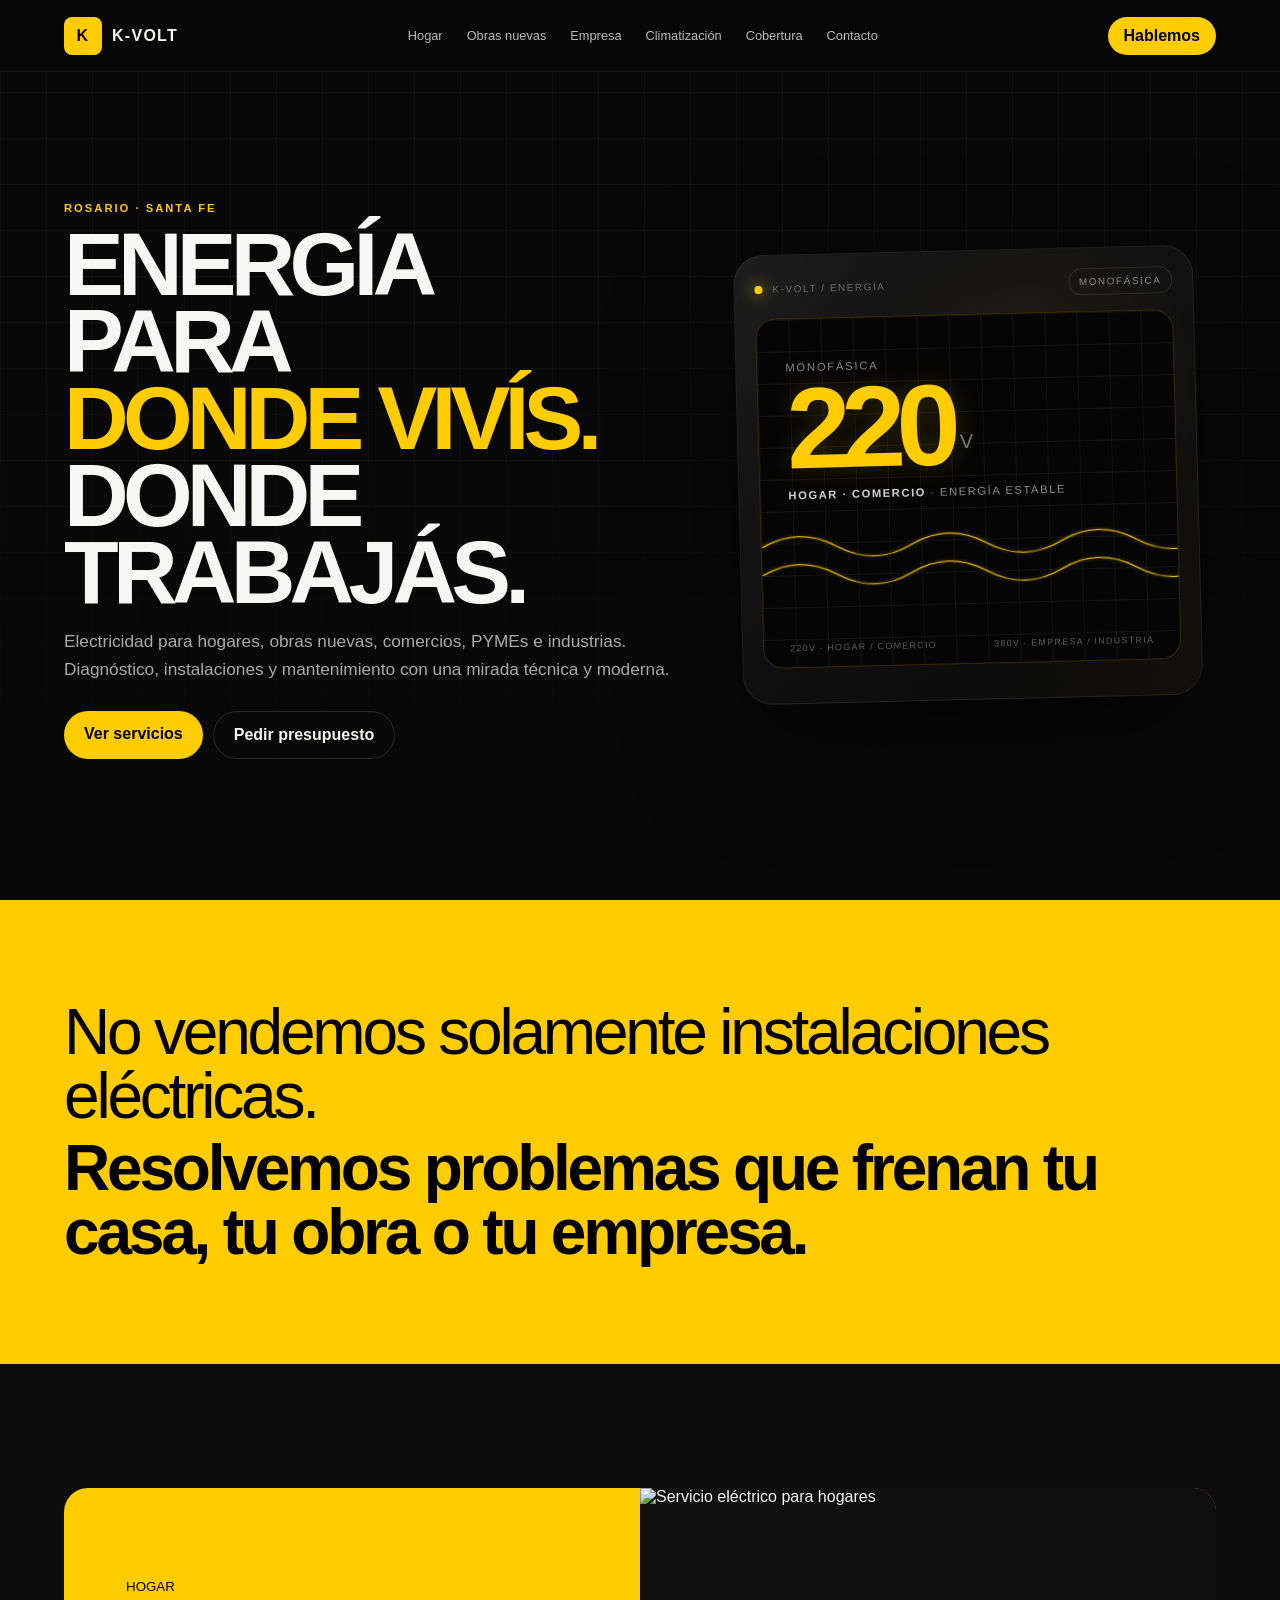
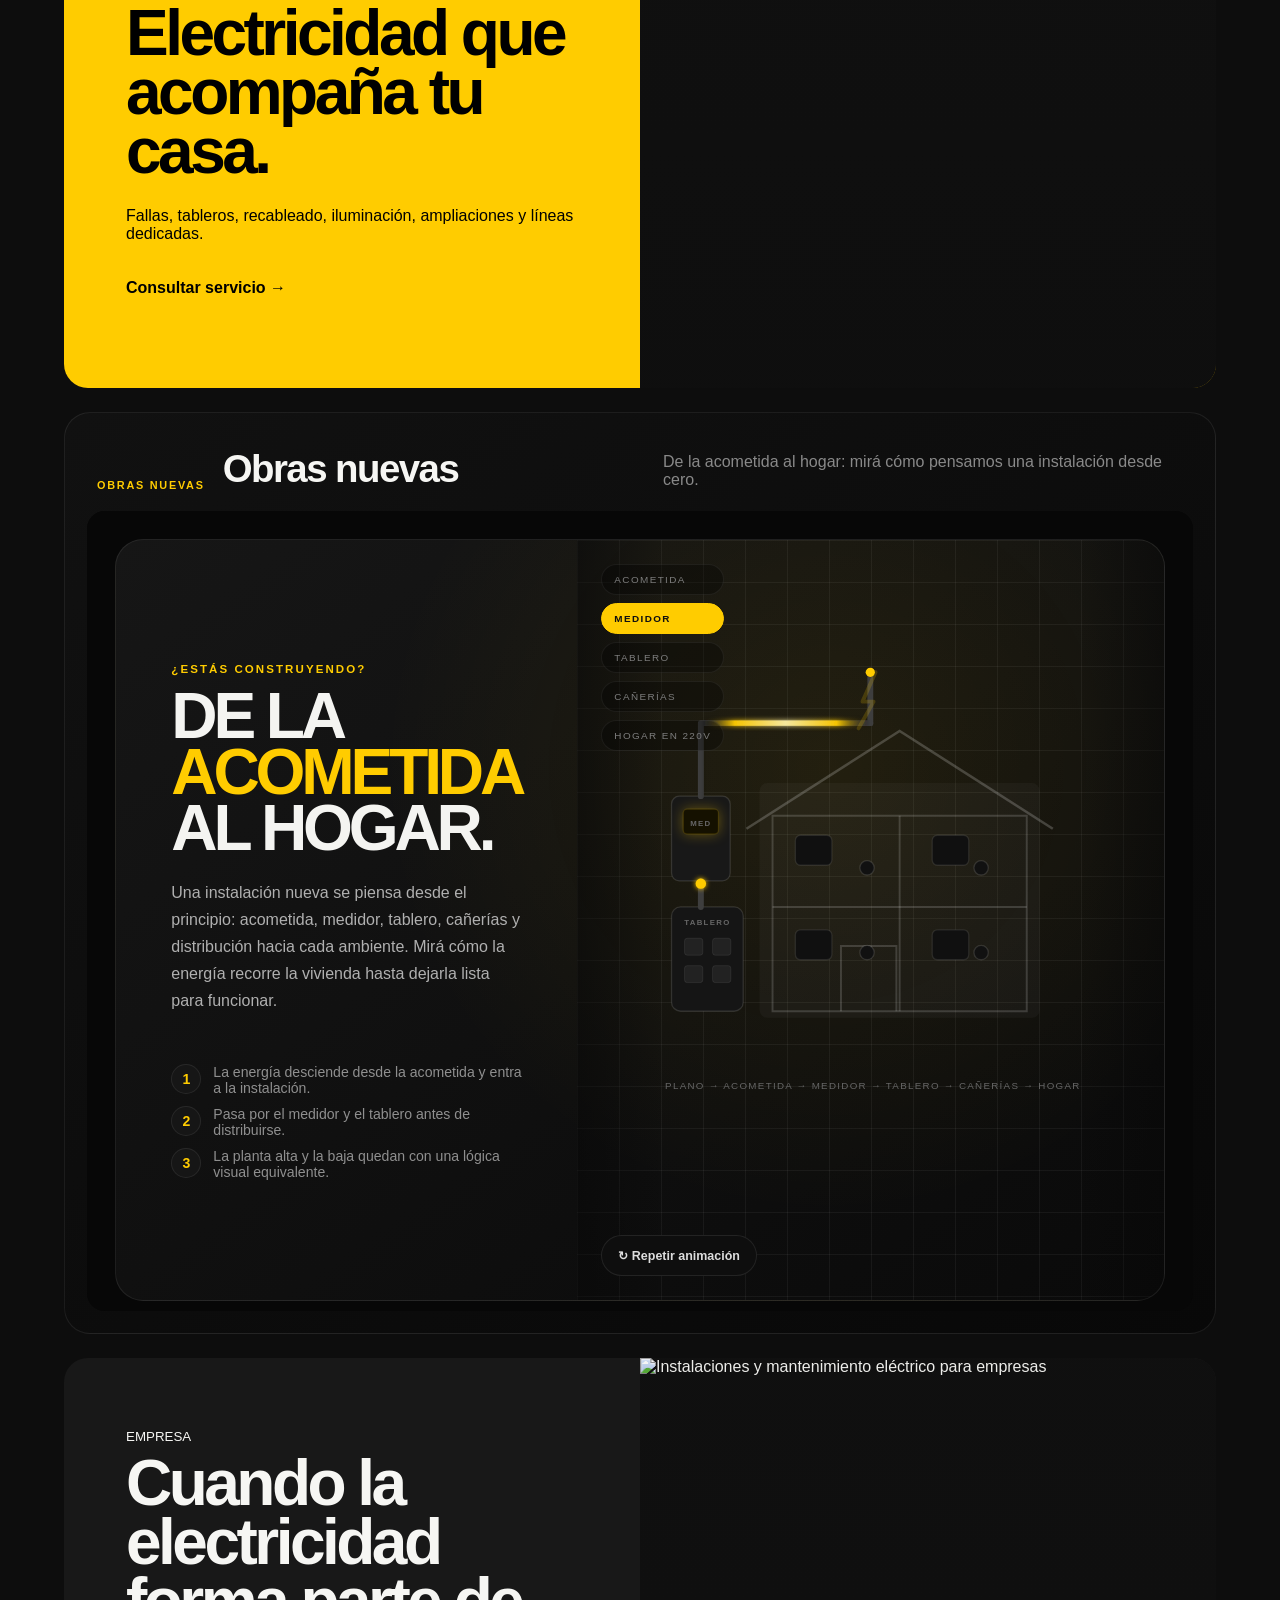
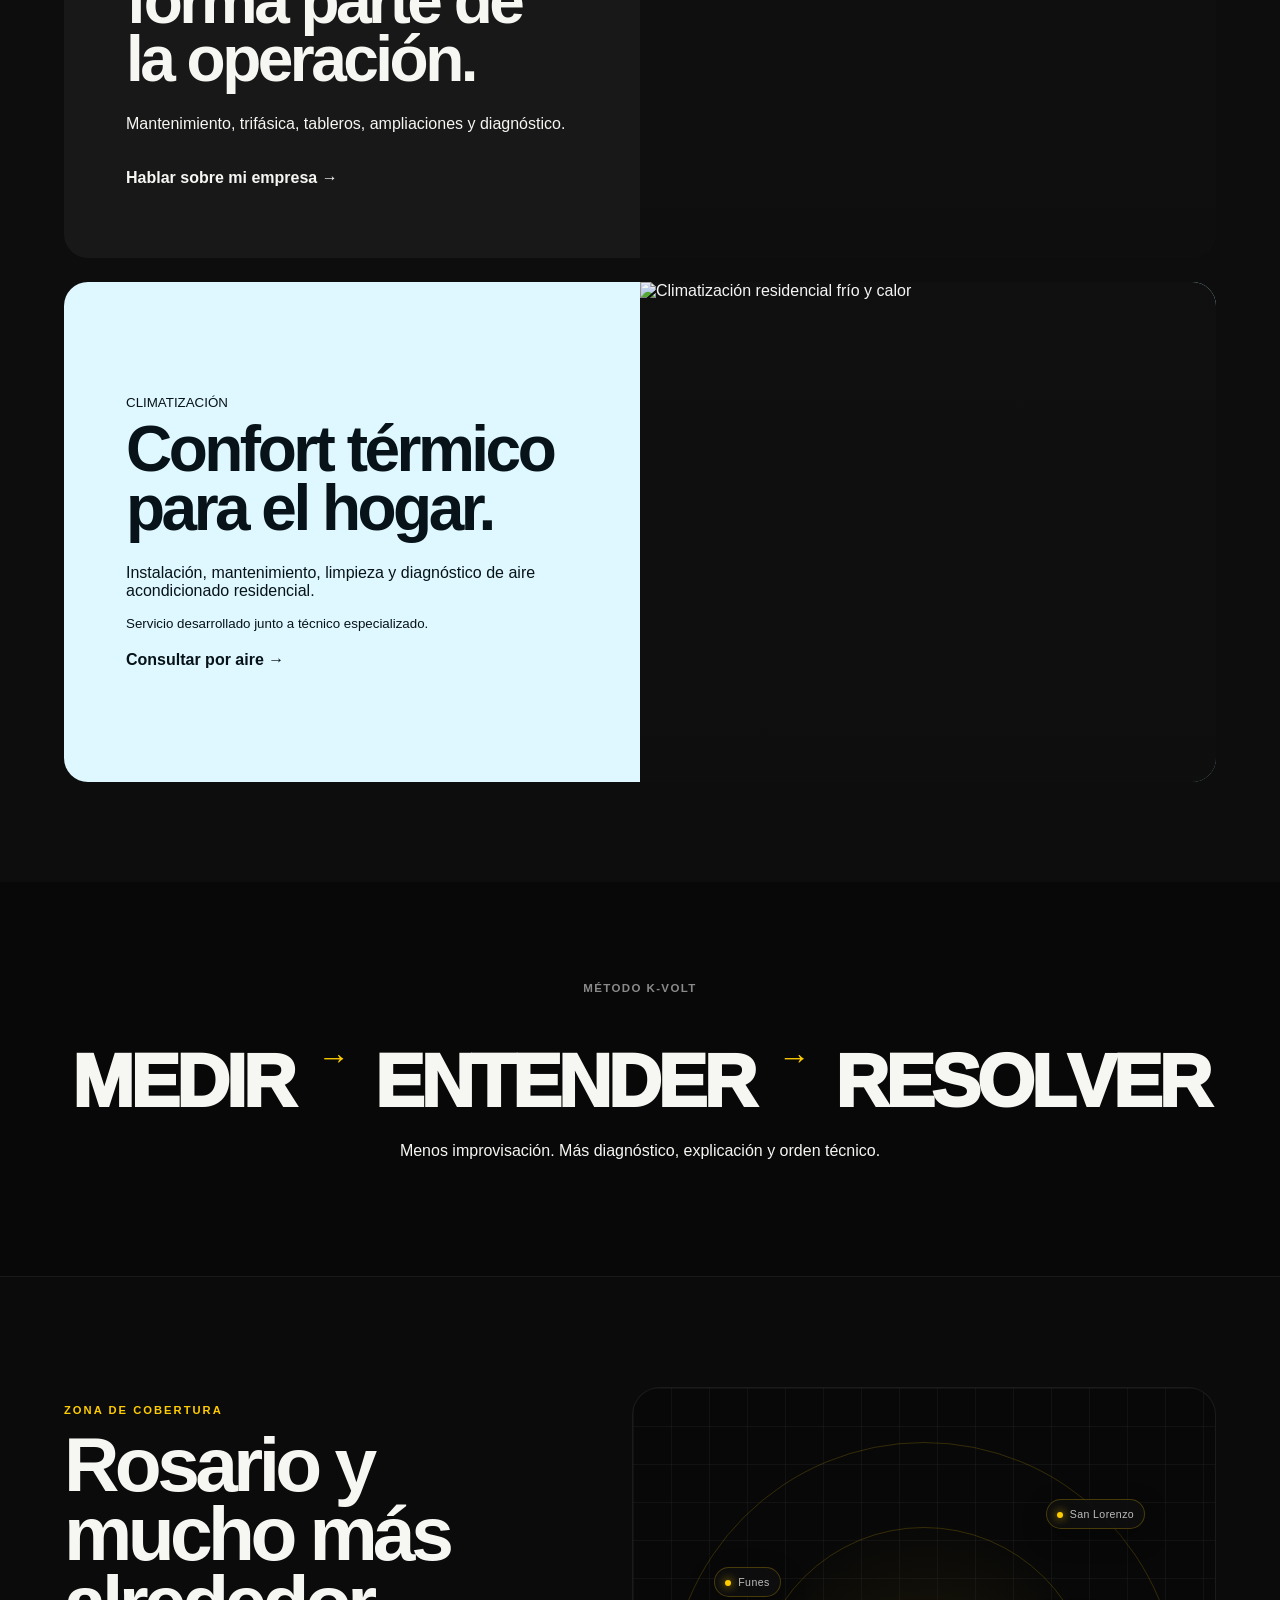
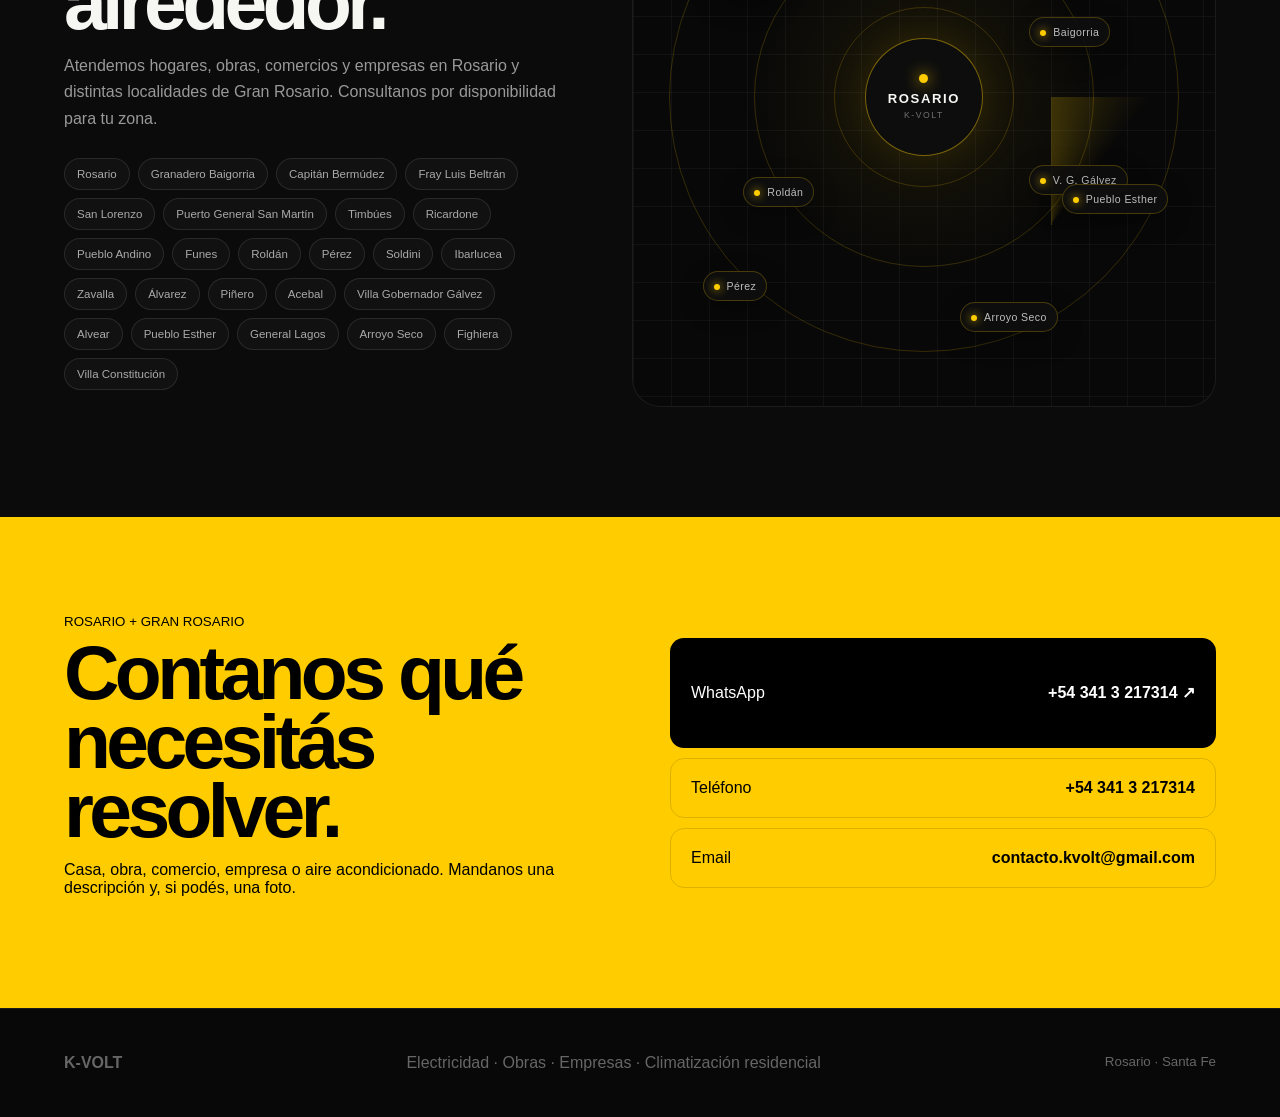
==== commit bd50f747: "Configurar contacto real de K-Volt" ====
--- a/v3/index.html
+++ b/v3/index.html
@@ -704,7 +704,7 @@
 
 <section class="contact" id="contacto">
   <div class="reveal"><small>ROSARIO + GRAN ROSARIO</small><h2>Contanos qué necesitás resolver.</h2><p>Casa, obra, comercio, empresa o aire acondicionado. Mandanos una descripción y, si podés, una foto.</p></div>
-  <div class="contactbox reveal"><a href="#contacto" class="pending-contact"><span>WhatsApp</span><strong>Confirmar prefijo internacional</strong></a><a href="#contacto" class="pending-contact"><span>Teléfono</span><strong>341 3 217314</strong></a><a href="mailto:contacto.kvolt@gmail.com"><span>Email</span><strong>contacto.kvolt@gmail.com</strong></a></div>
+  <div class="contactbox reveal"><a href="https://wa.me/543413217314" target="_blank" rel="noopener"><span>WhatsApp</span><strong>+54 341 3 217314 ↗</strong></a><a href="tel:+543413217314"><span>Teléfono</span><strong>+54 341 3 217314</strong></a><a href="mailto:contacto.kvolt@gmail.com"><span>Email</span><strong>contacto.kvolt@gmail.com</strong></a></div>
 </section>
 </main>
 
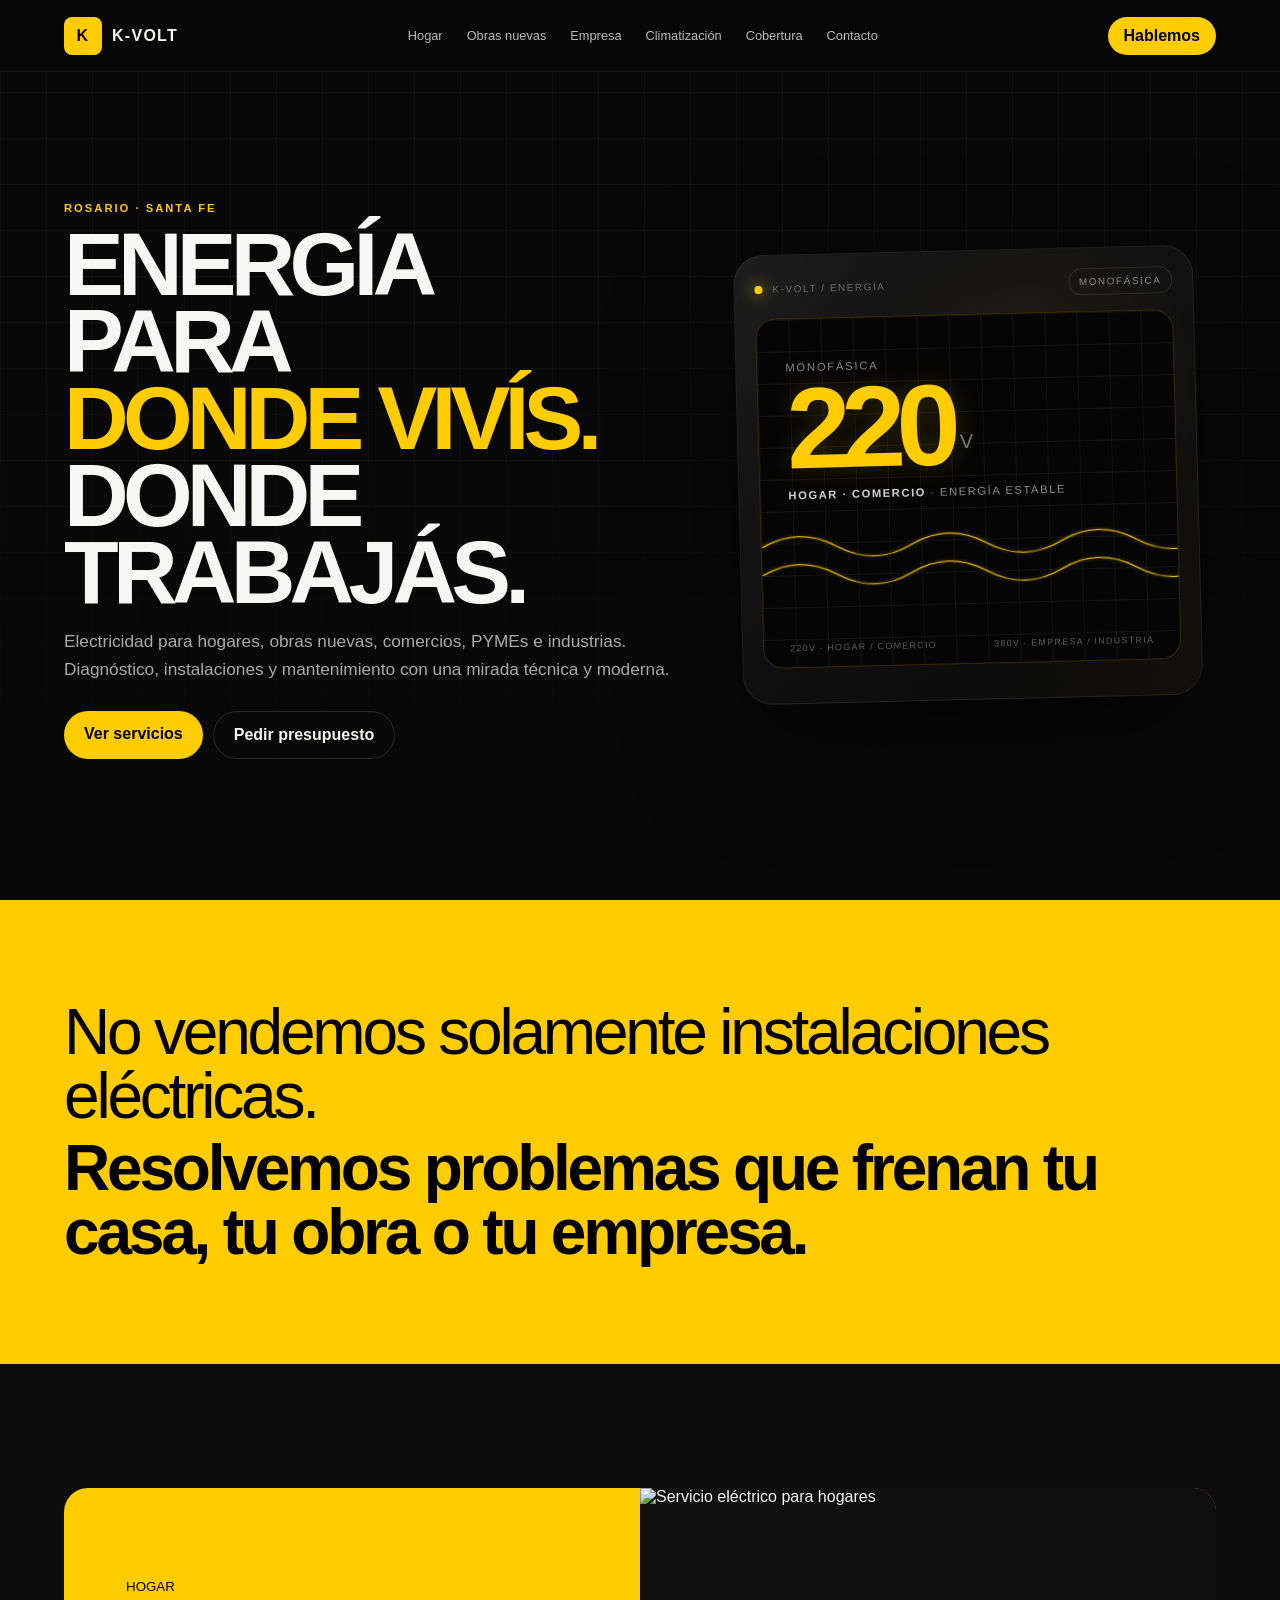
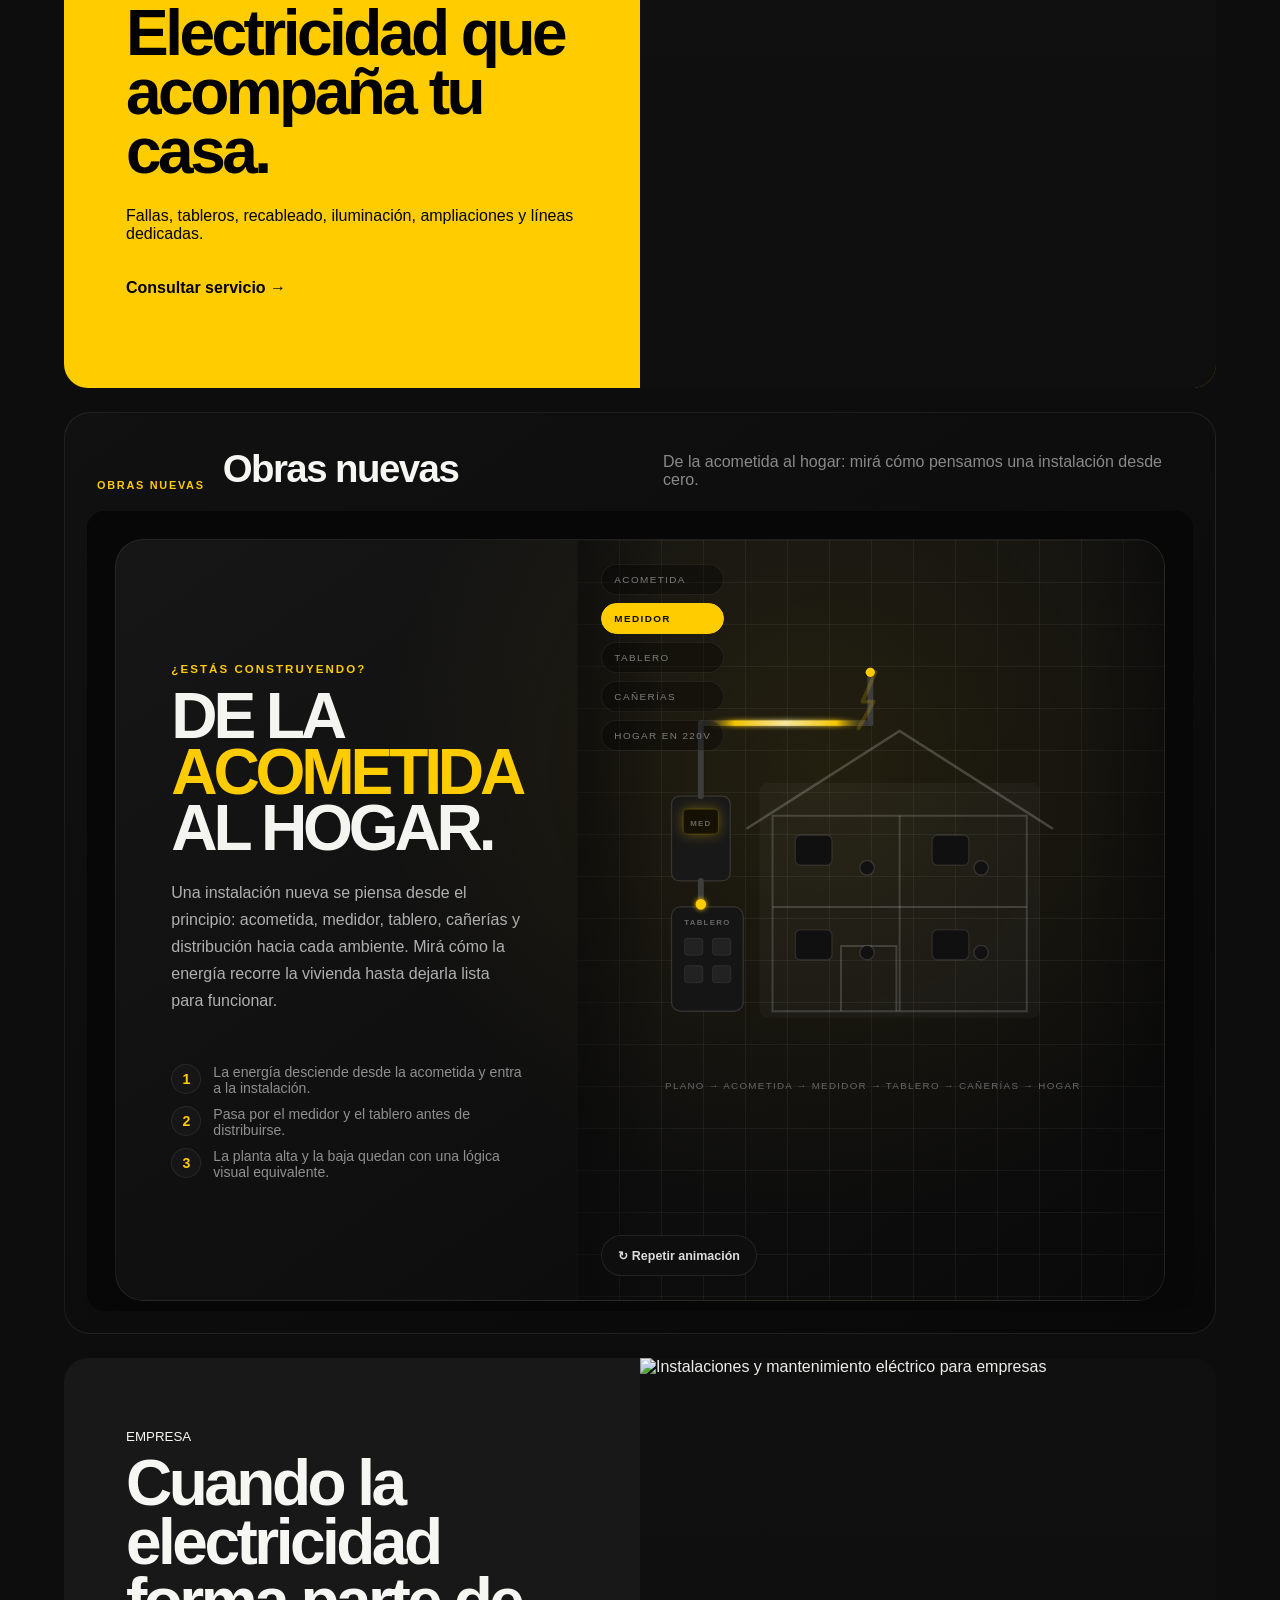
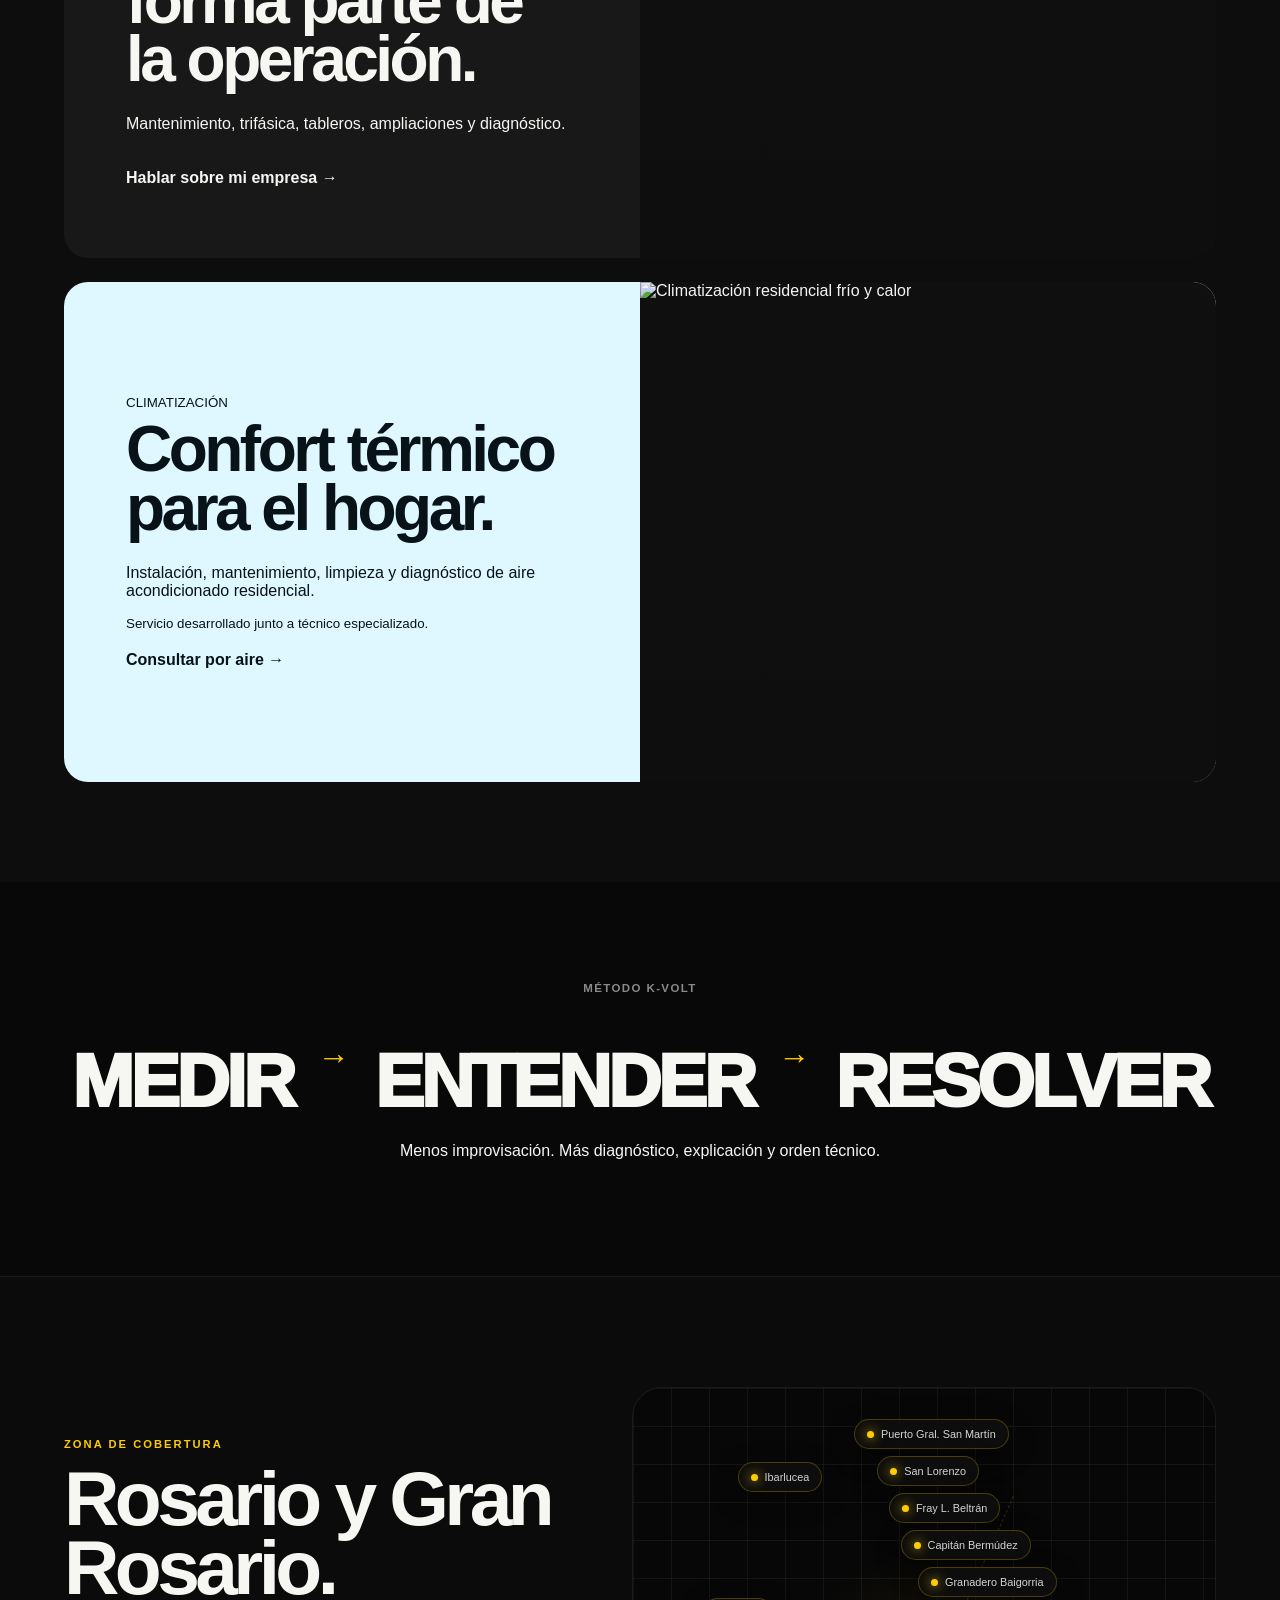
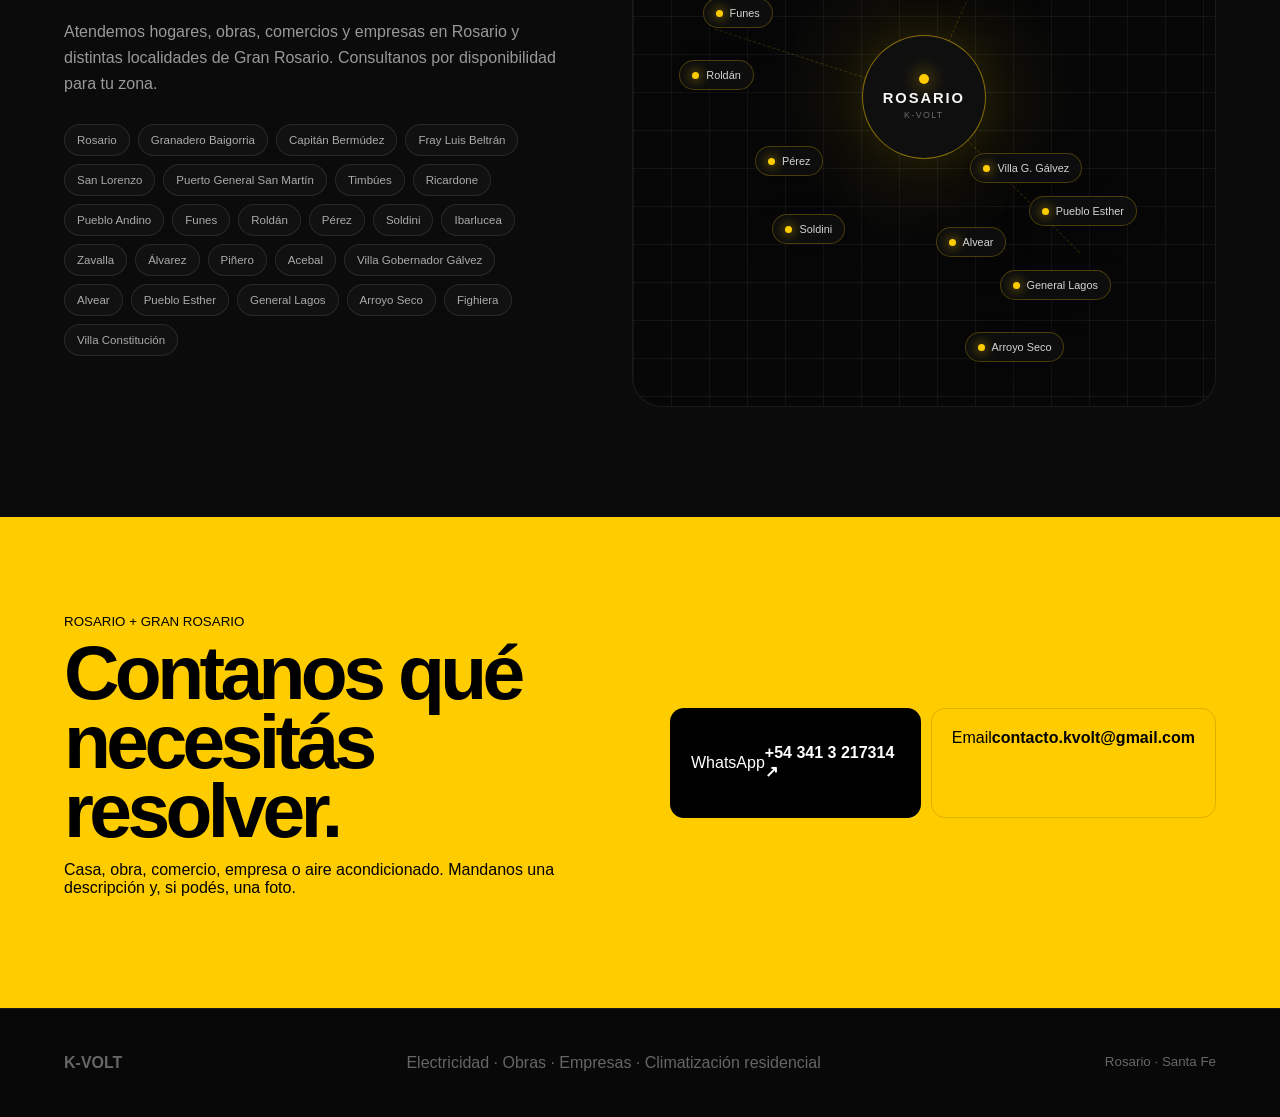
==== commit 1a07a08b: "Ajustar cobertura geográfica y simplificar contacto" ====
--- a/v3/index.html
+++ b/v3/index.html
@@ -546,6 +546,22 @@
   .radar-sweep{width:195px;height:195px}
   .coverage-node{font-size:.58rem;padding:7px 8px}
 }
+
+
+/* Cobertura geográfica ajustada */
+.coverage-map{position:relative;min-height:620px;border-radius:30px;border:1px solid rgba(255,255,255,.08);overflow:hidden;background:radial-gradient(circle at center,rgba(255,204,0,.08),transparent 34%),#070707}
+.map-grid{position:absolute;inset:0;background-image:linear-gradient(rgba(255,255,255,.05) 1px,transparent 1px),linear-gradient(90deg,rgba(255,255,255,.05) 1px,transparent 1px);background-size:38px 38px}
+.map-core{position:absolute;left:50%;top:50%;transform:translate(-50%,-50%);width:124px;height:124px;border-radius:50%;background:#0f0f0f;border:1px solid rgba(255,204,0,.5);display:grid;place-items:center;align-content:center;z-index:4;box-shadow:0 0 45px rgba(255,204,0,.10)}
+.map-core i{width:10px;height:10px;border-radius:50%;background:var(--y);box-shadow:0 0 18px var(--y);margin-bottom:6px}.map-core strong{font-size:.92rem;letter-spacing:.13em}.map-core small{margin-top:4px;color:#6d6d6d;letter-spacing:.16em;font-size:.55rem}
+.map-node{position:absolute;z-index:5;padding:8px 12px;border-radius:999px;background:rgba(15,15,15,.92);border:1px solid rgba(255,204,0,.25);color:#d4d4d4;font-size:.68rem;box-shadow:0 8px 28px rgba(0,0,0,.30)}
+.map-node:before{content:"";display:inline-block;width:7px;height:7px;border-radius:50%;background:var(--y);box-shadow:0 0 12px var(--y);margin-right:7px}
+.map-link{position:absolute;left:50%;top:50%;transform-origin:left center;height:1px;border-top:1px dashed rgba(255,204,0,.18);z-index:2}.link-north{width:220px;transform:translate(0,-50%) rotate(-66deg)}.link-west{width:220px;transform:translate(0,-50%) rotate(198deg)}.link-south{width:220px;transform:translate(0,-50%) rotate(45deg)}
+.ibarlucea{left:18%;top:12%}.pto{left:38%;top:5%}.slorenzo{left:42%;top:11%}.fray{left:44%;top:17%}.capitan{left:46%;top:23%}.baigorria{left:49%;top:29%}
+.funes{left:12%;top:34%}.roldan{left:8%;top:44%}.perez{left:21%;top:58%}.soldini{left:24%;top:69%}
+.vgg{left:58%;top:59%}.alvear{left:52%;top:71%}.pueblo{left:68%;top:66%}.glagos{left:63%;top:78%}.asec{left:57%;top:88%}
+.contactbox{grid-template-columns:1fr 1fr}
+@media(max-width:700px){.coverage-map{min-height:560px}.map-node{font-size:.60rem;padding:7px 10px}}
+@media(max-width:560px){.contactbox{grid-template-columns:1fr}.coverage-map{min-height:500px}}
 
 </style>
 </head>
@@ -620,7 +636,7 @@
         <a href="#contacto">Consultar servicio →</a>
       </div>
       <div class="visual service-visual pure-image">
-        <img src="assets/hogar.svg" alt="Servicio eléctrico para hogares">
+        <img src="assets/hogar.jpg" alt="Servicio eléctrico para hogares">
       </div>
     </article>
 
@@ -645,7 +661,7 @@
         <a href="#contacto">Hablar sobre mi empresa →</a>
       </div>
       <div class="visual service-visual pure-image">
-        <img src="assets/empresa.svg" alt="Instalaciones y mantenimiento eléctrico para empresas">
+        <img src="assets/empresa.jpg" alt="Instalaciones y mantenimiento eléctrico para empresas">
       </div>
     </article>
 
@@ -658,7 +674,7 @@
         <a href="#contacto">Consultar por aire →</a>
       </div>
       <div class="visual service-visual pure-image">
-        <img src="assets/climatizacion.svg" alt="Climatización residencial frío y calor">
+        <img src="assets/climatizacion.jpg" alt="Climatización residencial frío y calor">
       </div>
     </article>
 </section>
@@ -673,7 +689,7 @@
 <section class="coverage" id="cobertura">
   <div class="coverage-copy reveal">
     <p class="coverage-kicker">ZONA DE COBERTURA</p>
-    <h2>Rosario y mucho más alrededor.</h2>
+    <h2>Rosario y Gran Rosario.</h2>
     <p>Atendemos hogares, obras, comercios y empresas en Rosario y distintas localidades de Gran Rosario. Consultanos por disponibilidad para tu zona.</p>
     <div class="coverage-tags">
       <span>Rosario</span><span>Granadero Baigorria</span><span>Capitán Bermúdez</span><span>Fray Luis Beltrán</span>
@@ -683,28 +699,37 @@
     </div>
   </div>
 
-  <div class="coverage-radar reveal" aria-label="Visualización de cobertura K-Volt">
-    <div class="radar-grid"></div>
-    <div class="radar-ring ring-1"></div>
-    <div class="radar-ring ring-2"></div>
-    <div class="radar-ring ring-3"></div>
-    <div class="radar-sweep"></div>
-    <div class="radar-core"><i></i><strong>ROSARIO</strong><small>K-VOLT</small></div>
-
-    <span class="coverage-node n1">Funes</span>
-    <span class="coverage-node n2">Roldán</span>
-    <span class="coverage-node n3">San Lorenzo</span>
-    <span class="coverage-node n4">Baigorria</span>
-    <span class="coverage-node n5">V. G. Gálvez</span>
-    <span class="coverage-node n6">Arroyo Seco</span>
-    <span class="coverage-node n7">Pérez</span>
-    <span class="coverage-node n8">Pueblo Esther</span>
+  <div class="coverage-map reveal" aria-label="Cobertura K-Volt en Rosario y Gran Rosario">
+    <div class="map-grid"></div>
+    <div class="map-core"><i></i><strong>ROSARIO</strong><small>K-VOLT</small></div>
+
+    <span class="map-node ibarlucea">Ibarlucea</span>
+    <span class="map-node pto">Puerto Gral. San Martín</span>
+    <span class="map-node slorenzo">San Lorenzo</span>
+    <span class="map-node fray">Fray L. Beltrán</span>
+    <span class="map-node capitan">Capitán Bermúdez</span>
+    <span class="map-node baigorria">Granadero Baigorria</span>
+
+    <span class="map-node funes">Funes</span>
+    <span class="map-node roldan">Roldán</span>
+    <span class="map-node perez">Pérez</span>
+    <span class="map-node soldini">Soldini</span>
+
+    <span class="map-node vgg">Villa G. Gálvez</span>
+    <span class="map-node alvear">Alvear</span>
+    <span class="map-node pueblo">Pueblo Esther</span>
+    <span class="map-node glagos">General Lagos</span>
+    <span class="map-node asec">Arroyo Seco</span>
+
+    <div class="map-link link-north"></div>
+    <div class="map-link link-west"></div>
+    <div class="map-link link-south"></div>
   </div>
 </section>
 
 <section class="contact" id="contacto">
   <div class="reveal"><small>ROSARIO + GRAN ROSARIO</small><h2>Contanos qué necesitás resolver.</h2><p>Casa, obra, comercio, empresa o aire acondicionado. Mandanos una descripción y, si podés, una foto.</p></div>
-  <div class="contactbox reveal"><a href="https://wa.me/543413217314" target="_blank" rel="noopener"><span>WhatsApp</span><strong>+54 341 3 217314 ↗</strong></a><a href="tel:+543413217314"><span>Teléfono</span><strong>+54 341 3 217314</strong></a><a href="mailto:contacto.kvolt@gmail.com"><span>Email</span><strong>contacto.kvolt@gmail.com</strong></a></div>
+  <div class="contactbox reveal"><a href="https://wa.me/543413217314" target="_blank" rel="noopener"><span>WhatsApp</span><strong>+54 341 3 217314 ↗</strong></a><a href="mailto:contacto.kvolt@gmail.com"><span>Email</span><strong>contacto.kvolt@gmail.com</strong></a></div>
 </section>
 </main>
 
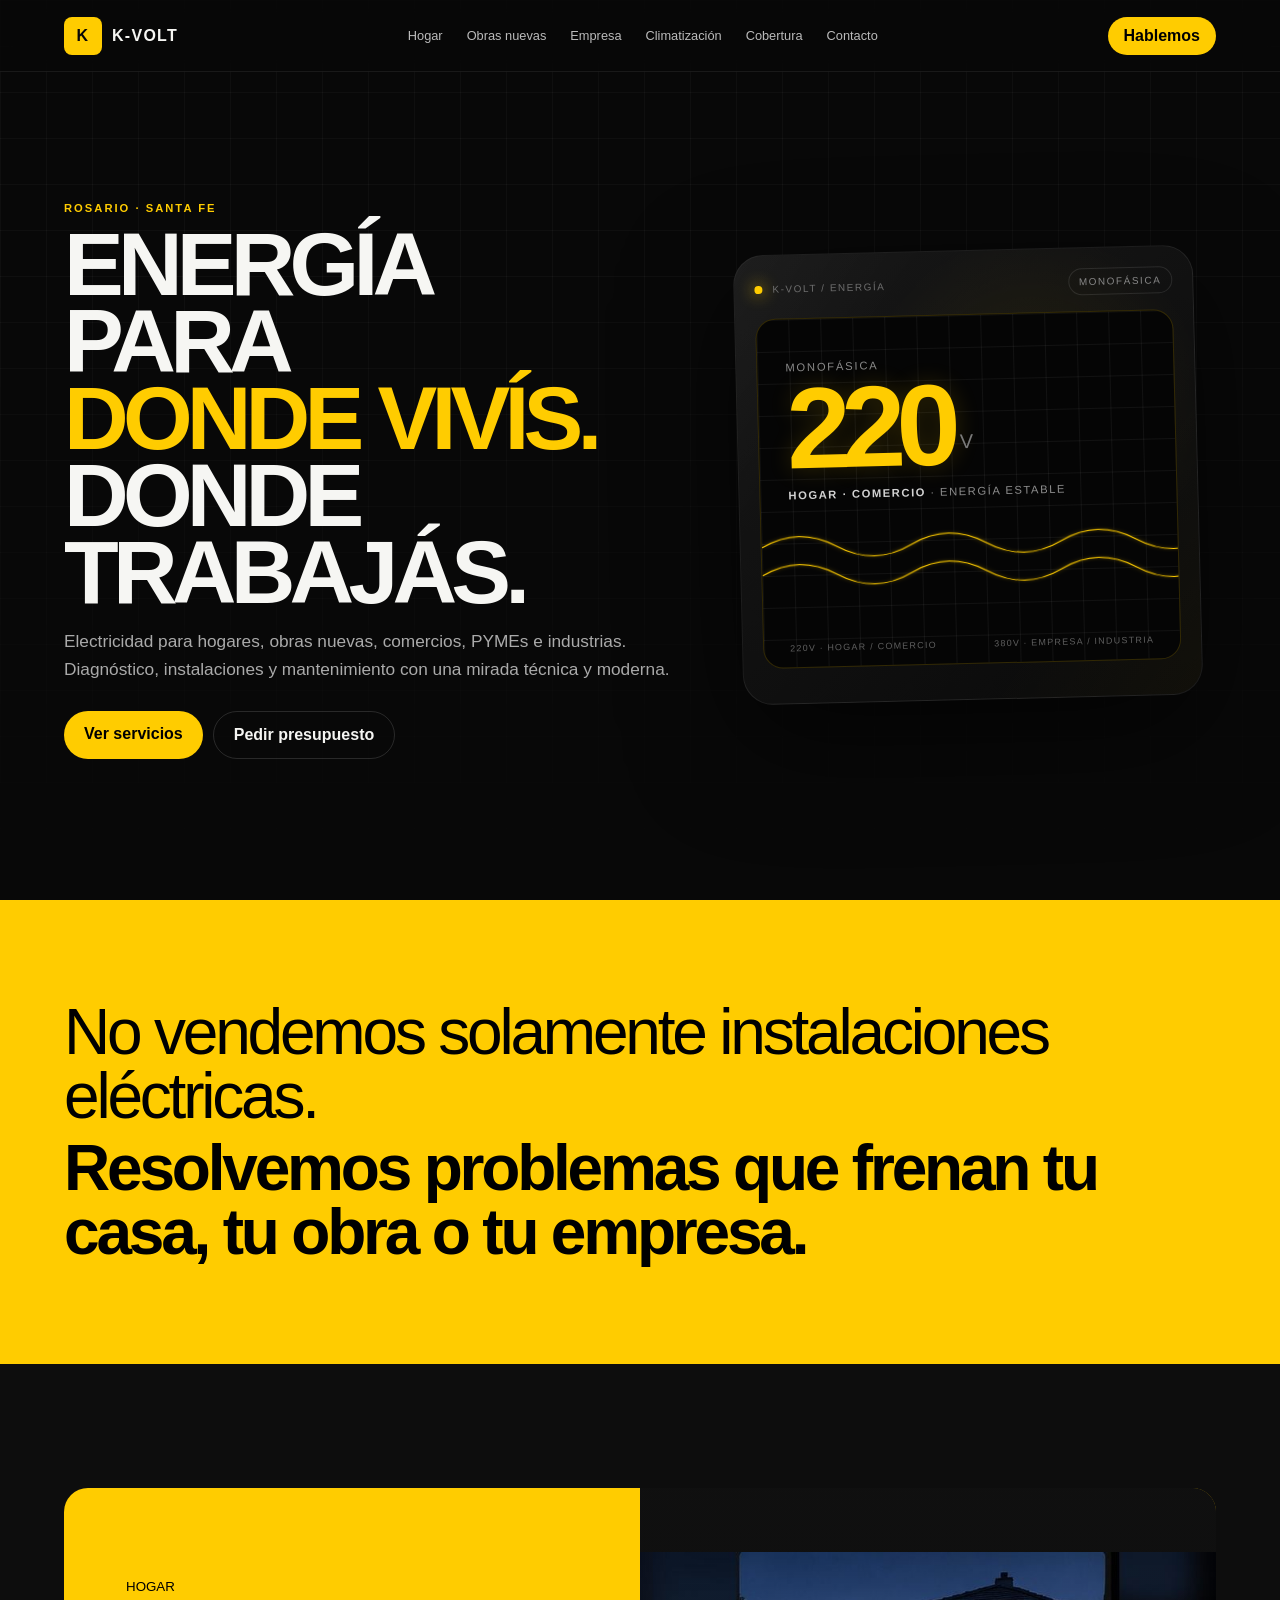
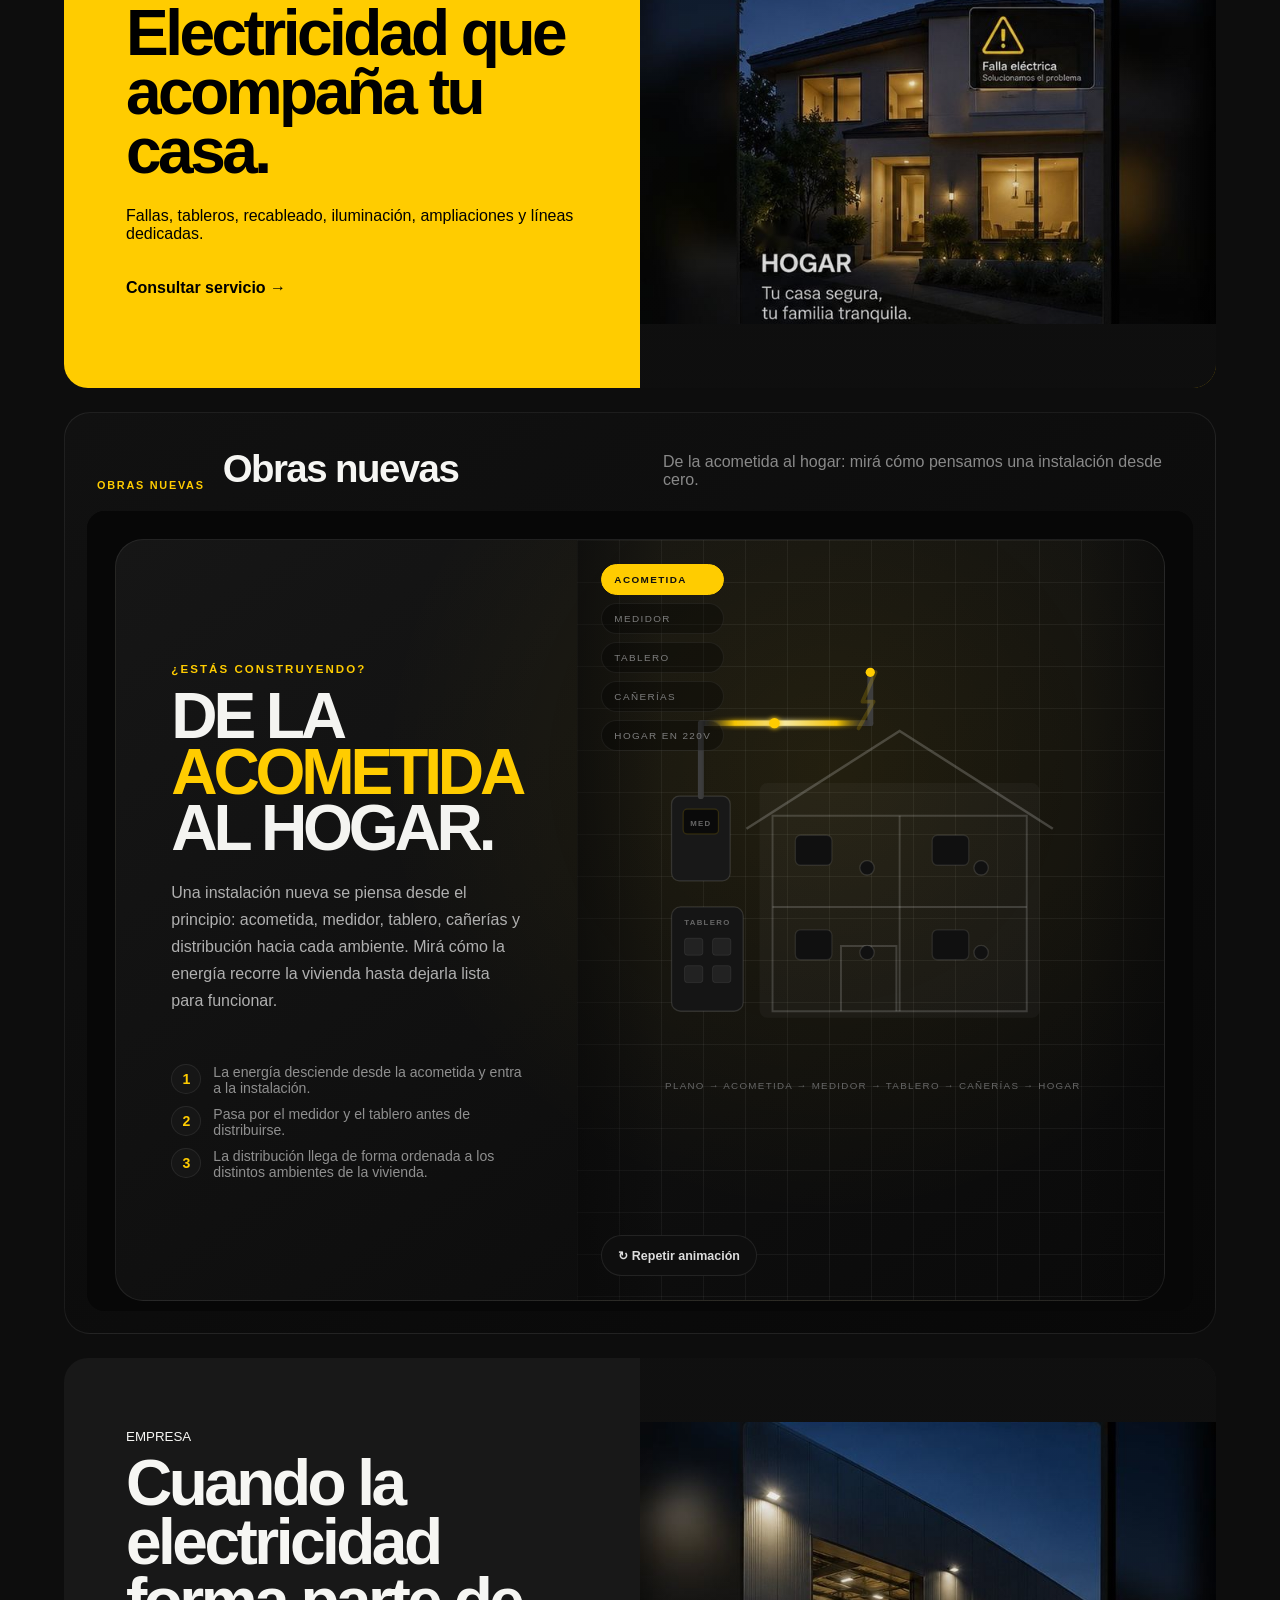
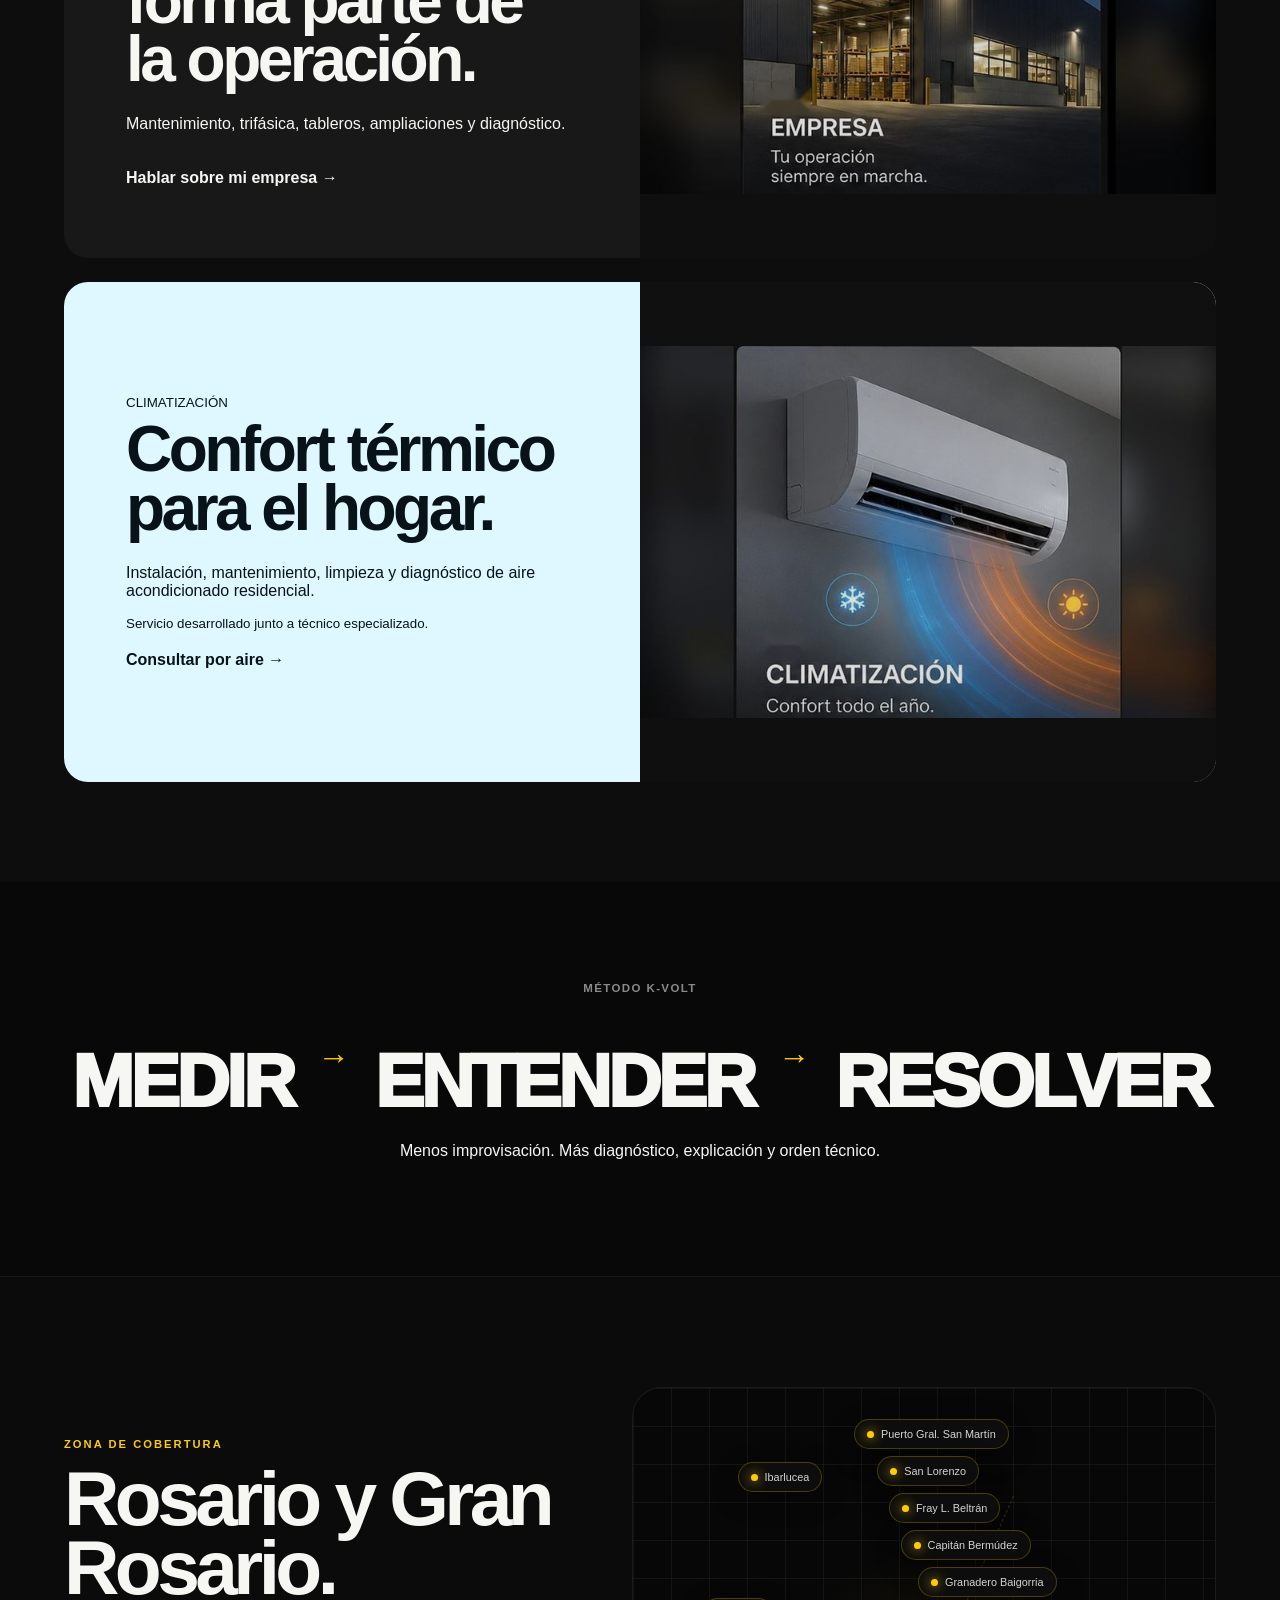
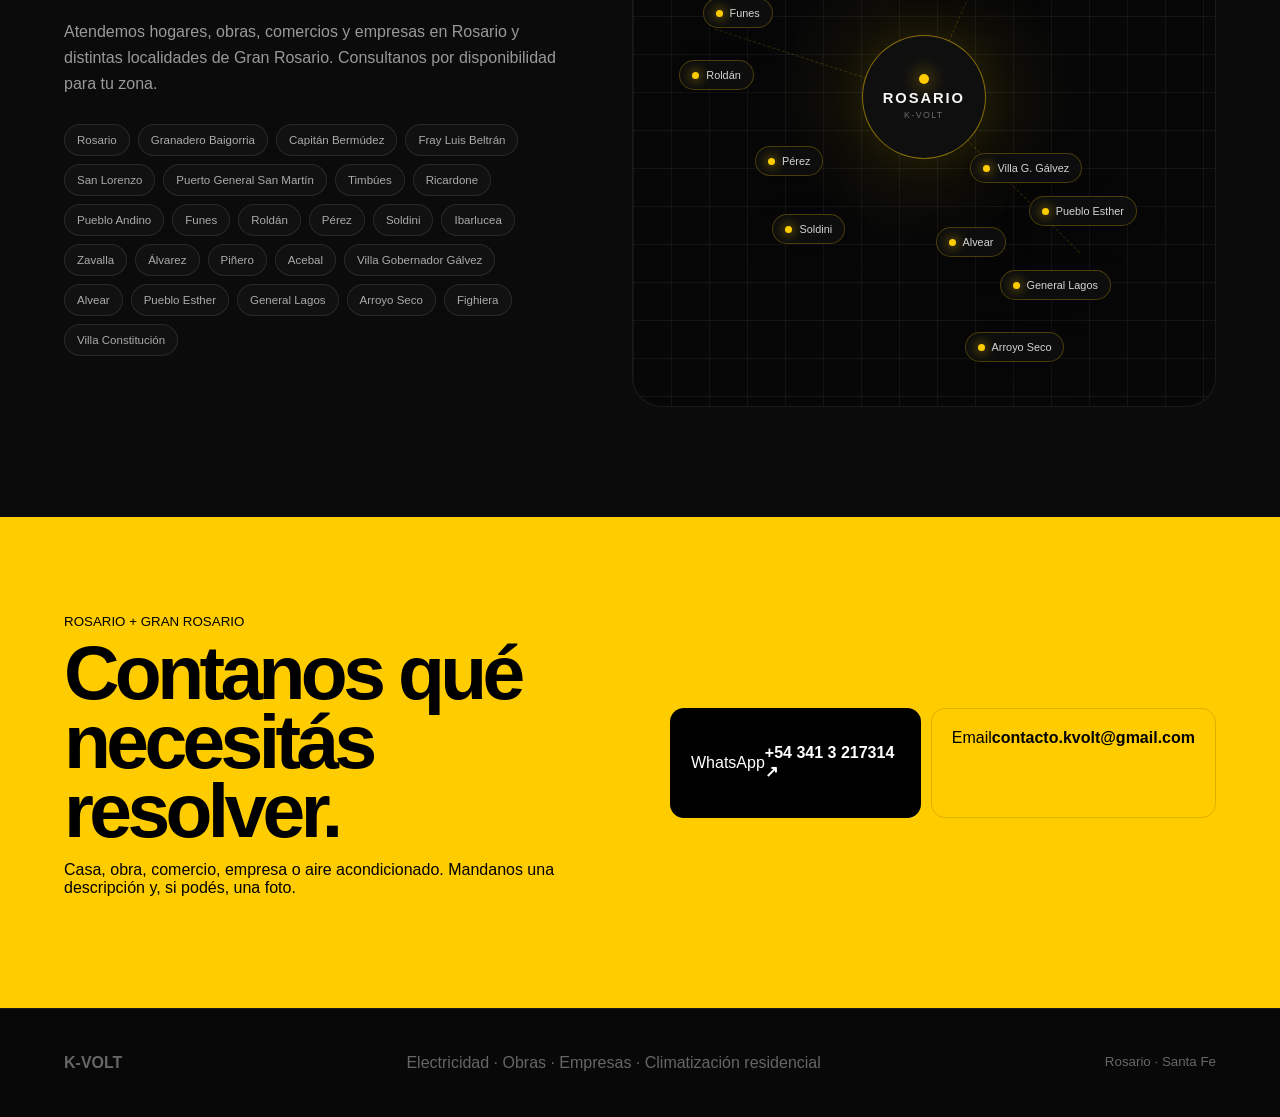
==== commit 7015c300: "Disparar animación de Obras Nuevas al entrar en pantalla" ====
--- a/v3/index.html
+++ b/v3/index.html
@@ -647,6 +647,7 @@
       <p>De la acometida al hogar: mirá cómo pensamos una instalación desde cero.</p>
     </div>
     <iframe
+      id="obrasAnimation"
       src="obras-nuevas.html"
       title="Animación K-Volt de una instalación eléctrica desde la acometida hasta el hogar"
       loading="lazy">
@@ -752,6 +753,39 @@
 const hev=document.getElementById('heroEnergyValue'),het=document.getElementById('heroEnergyTag'),hec=document.getElementById('heroEnergyConfig'),hes=document.getElementById('heroEnergySubtitle'),hef=document.getElementById('heroEnergyFlash'),hw1=document.getElementById('heroWave1'),hw2=document.getElementById('heroWave2'),hw3=document.getElementById('heroWave3');
 if(hev){let tri=false;const flash=()=>{hef.classList.remove('on');void hef.offsetWidth;hef.classList.add('on')};const mono=()=>{tri=false;hev.textContent='220';het.textContent='MONOFÁSICA';hec.textContent='MONOFÁSICA';hes.innerHTML='<strong>HOGAR · COMERCIO</strong> · ENERGÍA ESTABLE';hw1.classList.add('active');hw2.classList.add('active');hw3.classList.remove('active');flash()};const three=()=>{tri=true;hev.textContent='380';het.textContent='TRIFÁSICA';hec.textContent='TRIFÁSICA';hes.innerHTML='<strong>EMPRESA · INDUSTRIA</strong> · ENERGÍA ESTABLE';hw1.classList.add('active');hw2.classList.add('active');hw3.classList.add('active');flash()};mono();setInterval(()=>tri?mono():three(),3000)}
 
+
+// Iniciar la animación de Obras Nuevas recién cuando el usuario llega a esa sección.
+const obrasFrame = document.getElementById('obrasAnimation');
+if (obrasFrame) {
+  let obrasStarted = false;
+  const startObrasAnimation = () => {
+    if (obrasStarted) return;
+    obrasStarted = true;
+    if (obrasFrame.contentWindow) {
+      obrasFrame.contentWindow.postMessage('kvolt-start-obras', '*');
+    }
+  };
+
+  const obrasObserver = new IntersectionObserver((entries) => {
+    entries.forEach(entry => {
+      if (entry.isIntersecting && entry.intersectionRatio >= 0.18) {
+        // Espera breve para que el usuario alcance a ver el inicio de la secuencia.
+        setTimeout(startObrasAnimation, 180);
+        obrasObserver.disconnect();
+      }
+    });
+  }, { threshold: [0.18] });
+
+  obrasObserver.observe(obrasFrame);
+
+  // Si el iframe termina de cargar justo cuando ya está visible, reintentar el disparo.
+  obrasFrame.addEventListener('load', () => {
+    const rect = obrasFrame.getBoundingClientRect();
+    const visible = rect.top < window.innerHeight && rect.bottom > 0;
+    if (visible) setTimeout(startObrasAnimation, 180);
+  });
+}
+
 </script>
 </body>
 </html>
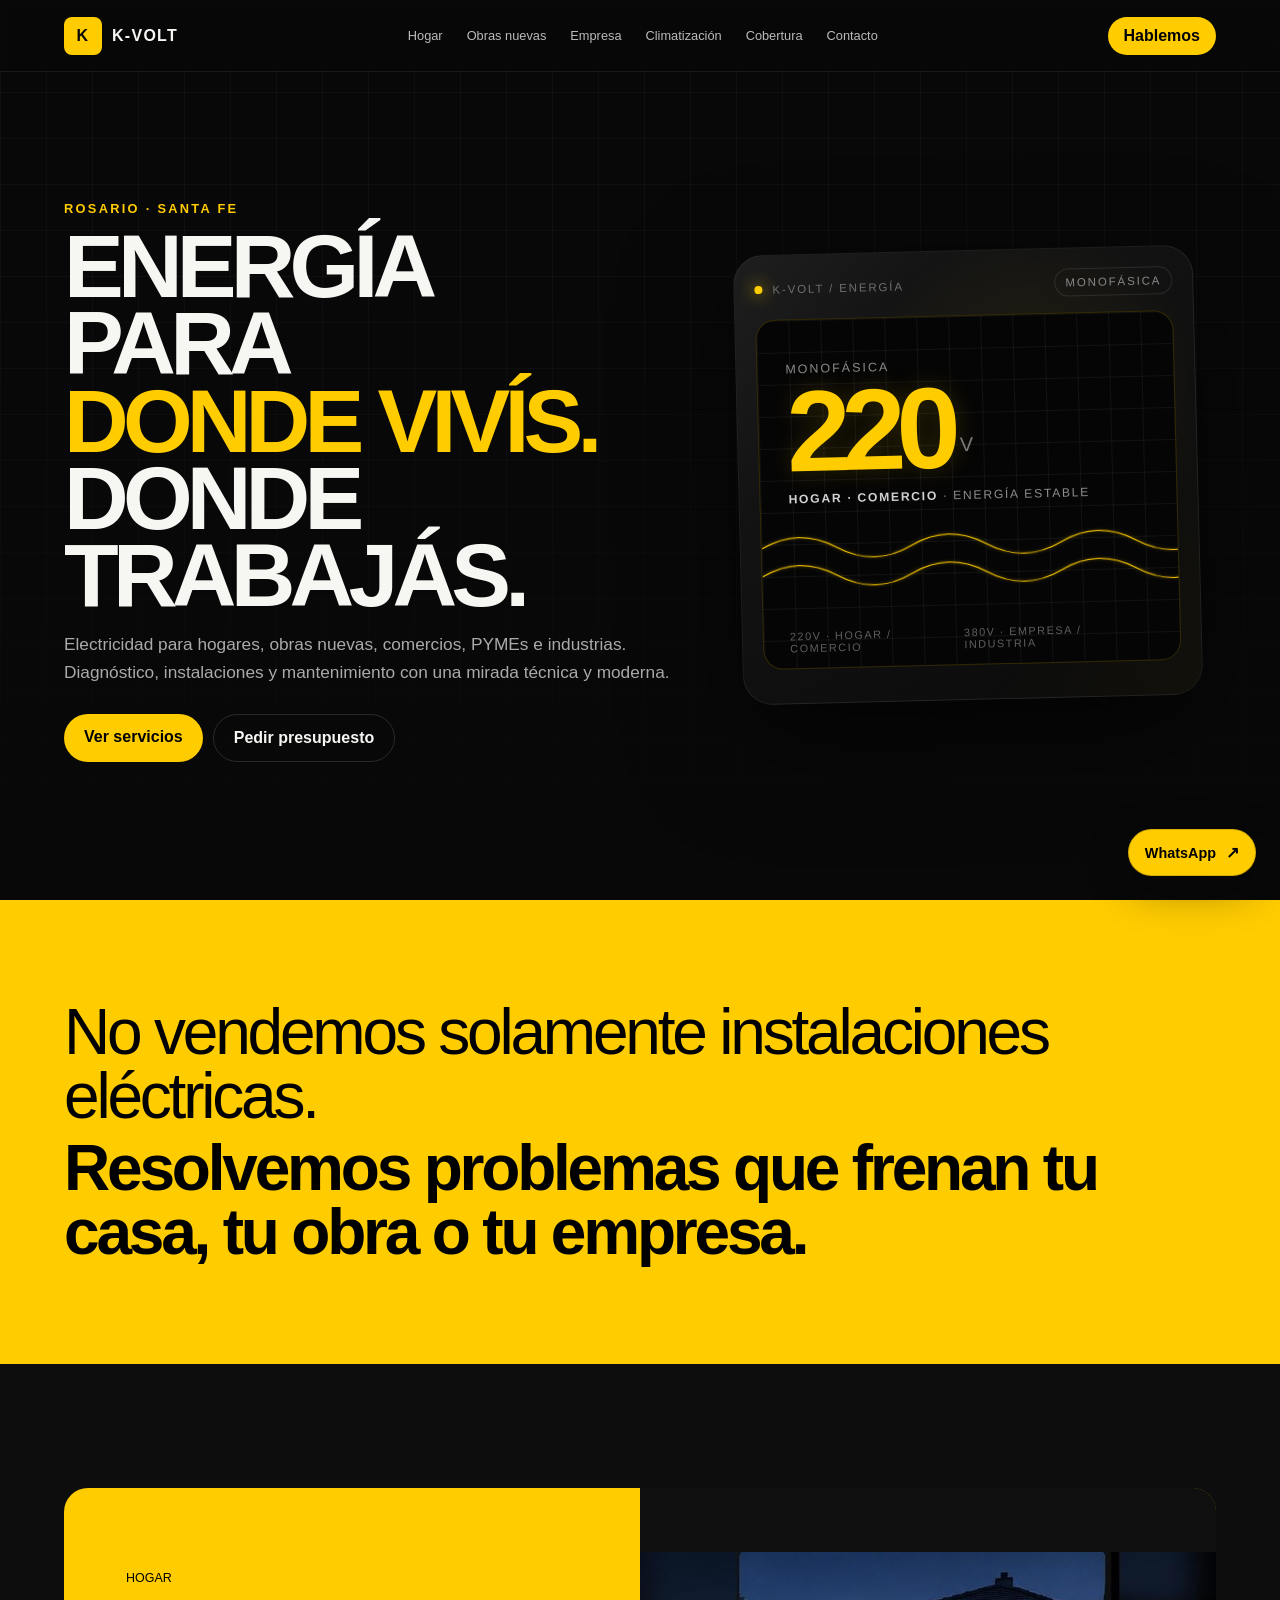
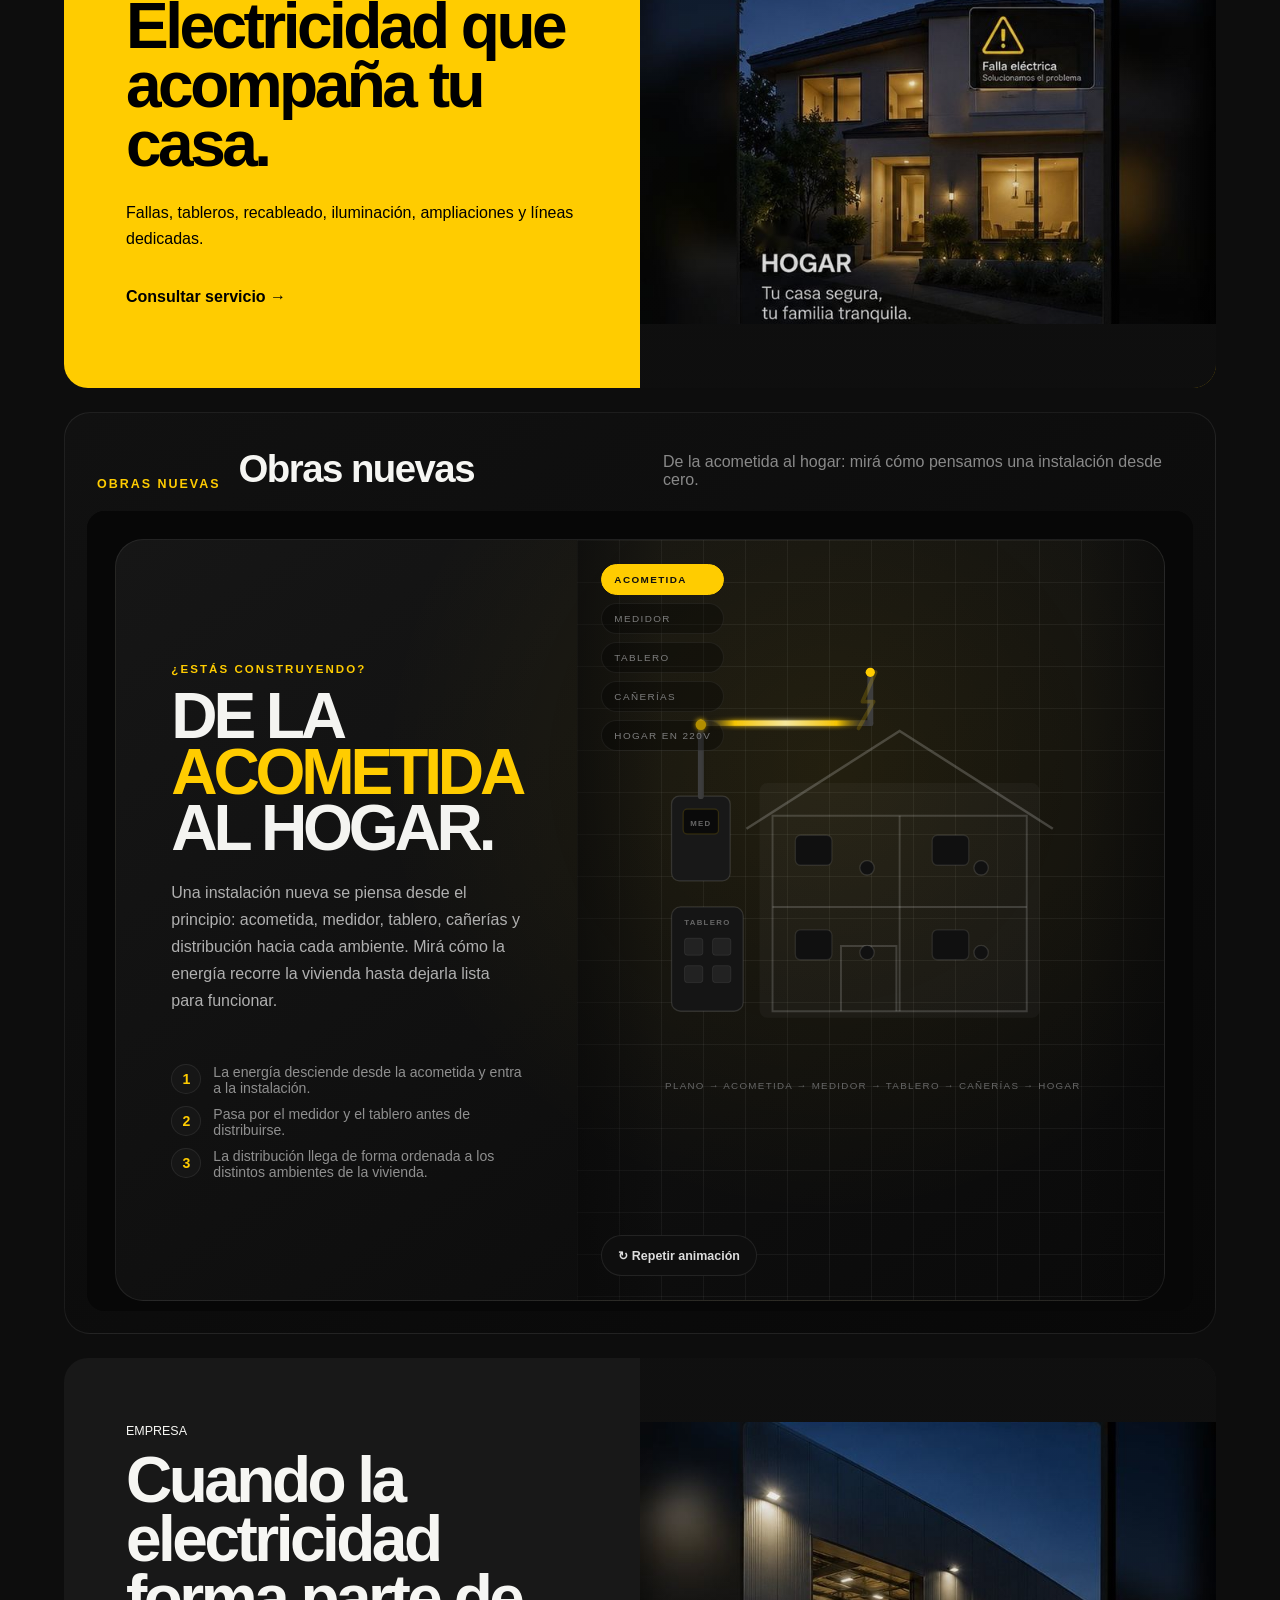
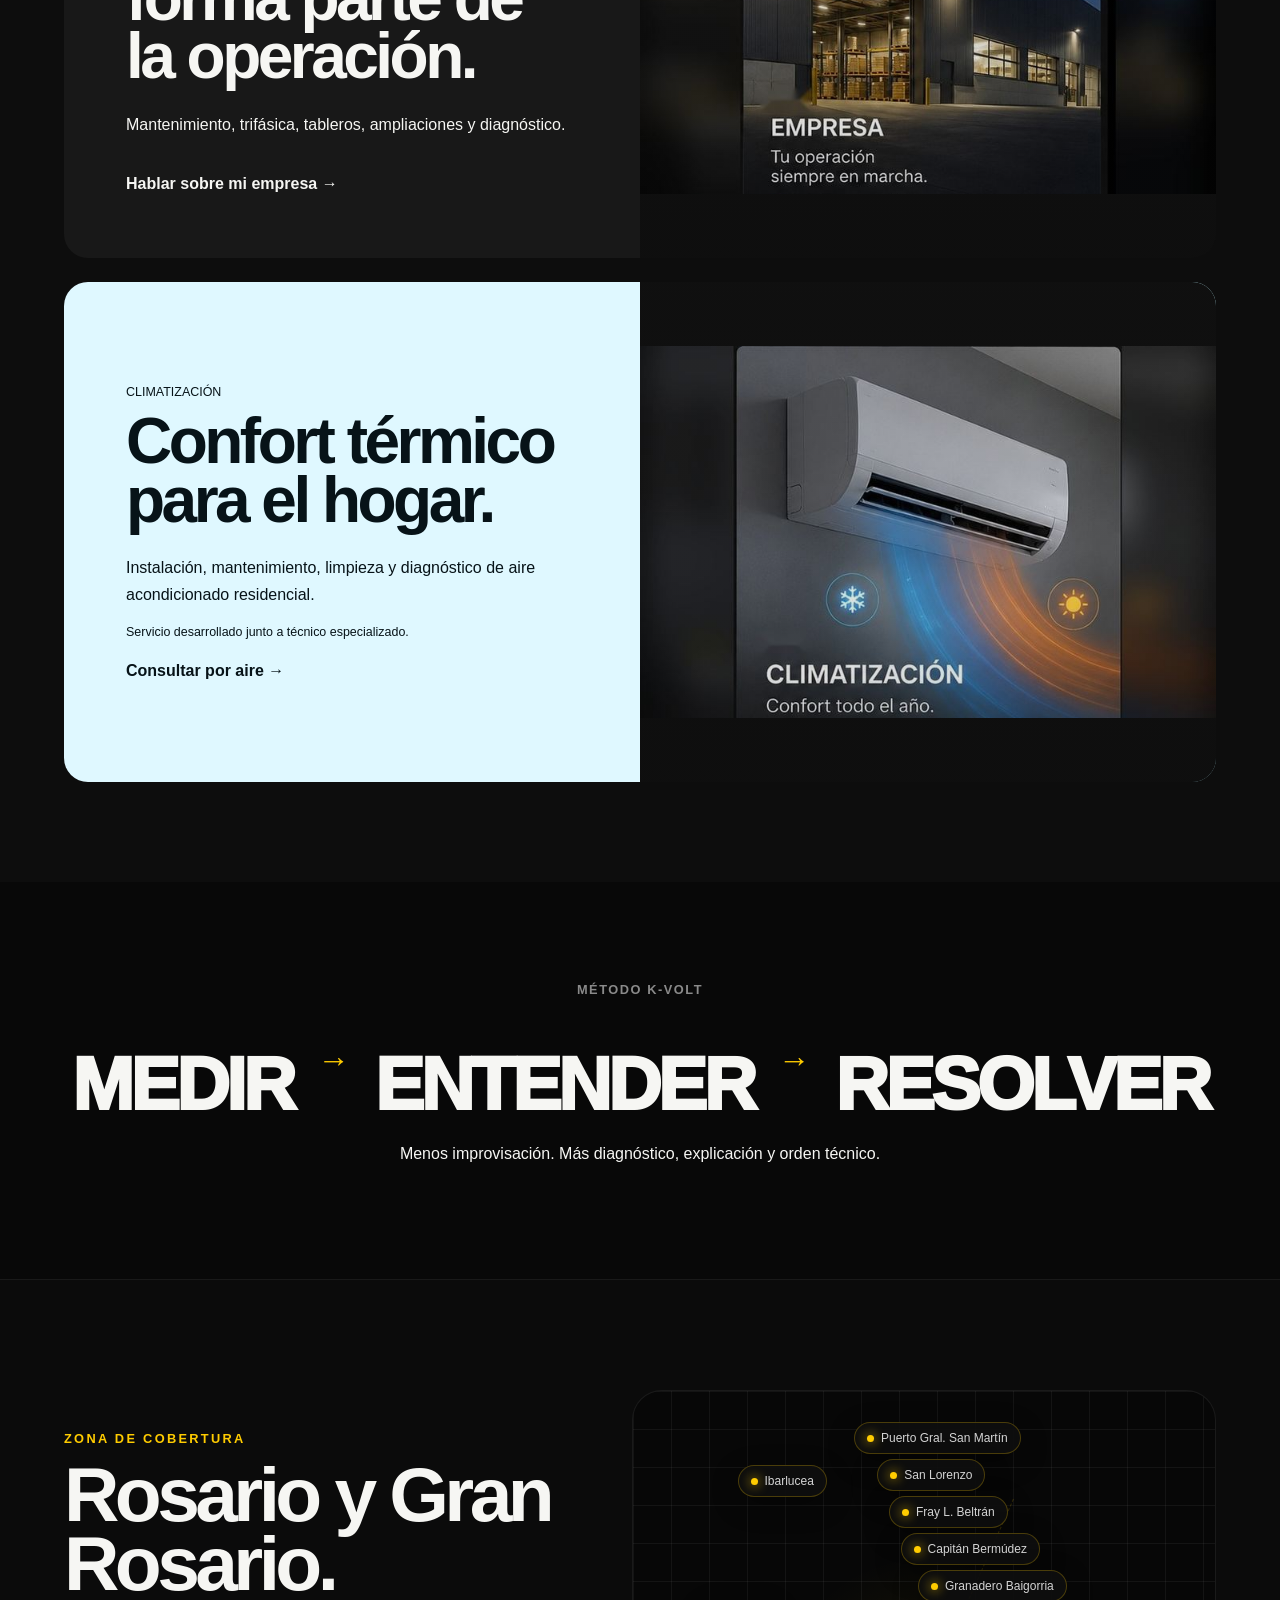
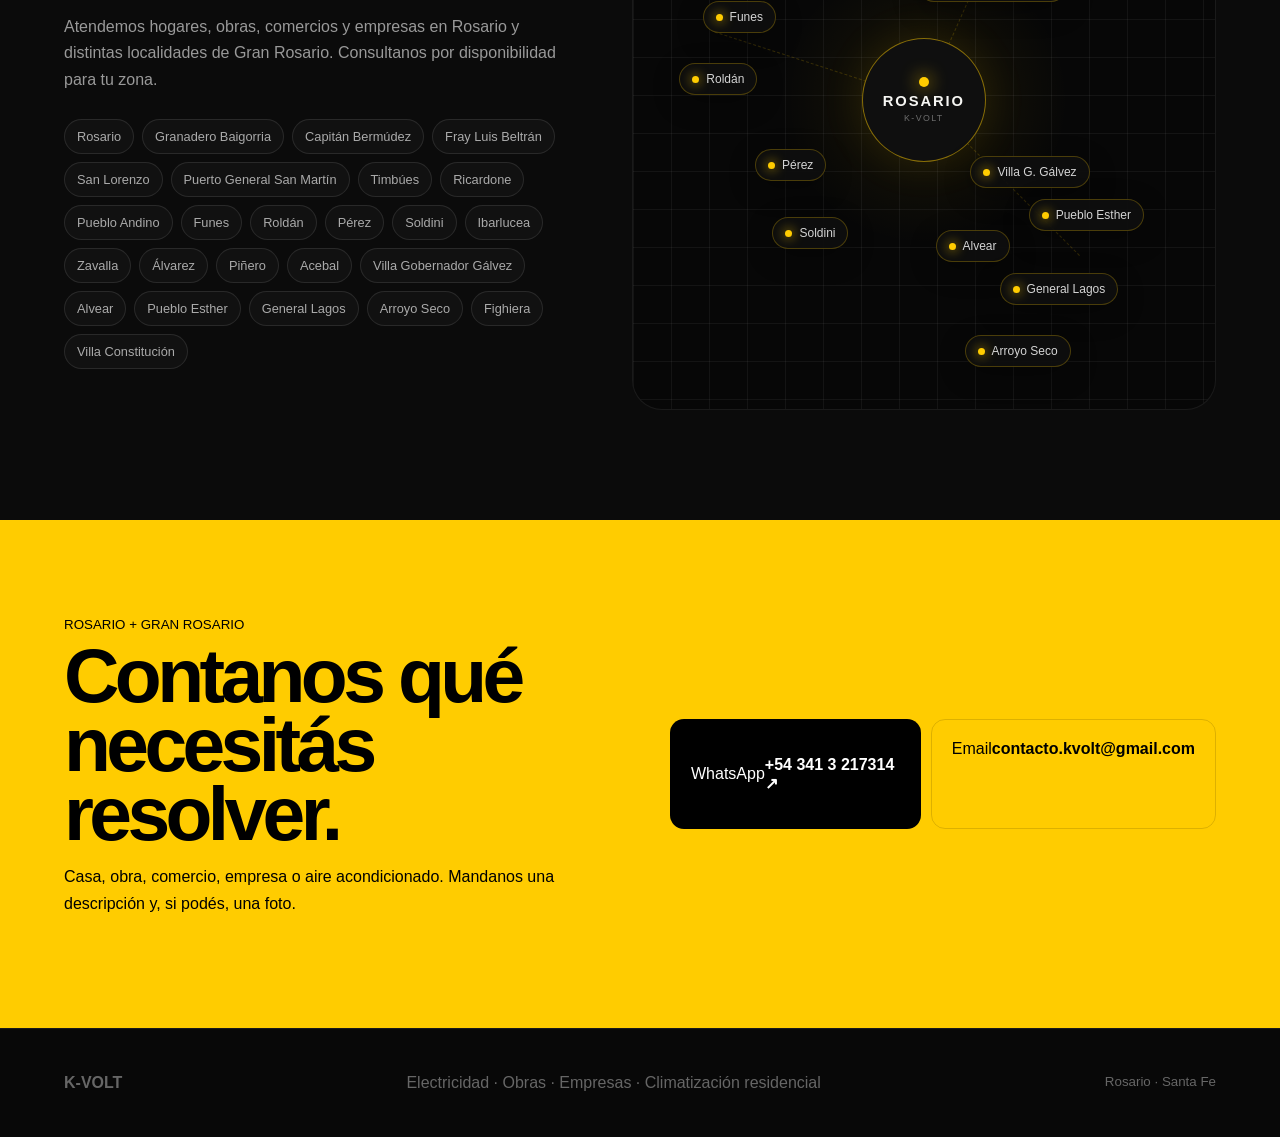
==== commit 69f5c87f: "Mejorar usabilidad móvil, accesibilidad y SEO de V3" ====
--- a/v3/index.html
+++ b/v3/index.html
@@ -3,8 +3,8 @@
 <head>
 <meta charset="utf-8">
 <meta name="viewport" content="width=device-width,initial-scale=1">
-<title>K-Volt V3 Concept</title>
-<meta name="description" content="Concepto visual K-Volt V3: electricidad para hogares, empresas y climatización residencial en Rosario.">
+<title>K-Volt | Electricidad en Rosario y Gran Rosario</title>
+<meta name="description" content="Servicios eléctricos para hogares, obras nuevas, comercios, PYMEs e industrias en Rosario y Gran Rosario. Instalaciones, mantenimiento, diagnóstico y climatización residencial.">
 <style>
 :root{--y:#ffcc00;--b:#080808;--g:#141414;--w:#f6f6f3;--m:#919191}
 *{box-sizing:border-box}
@@ -563,6 +563,72 @@
 @media(max-width:700px){.coverage-map{min-height:560px}.map-node{font-size:.60rem;padding:7px 10px}}
 @media(max-width:560px){.contactbox{grid-template-columns:1fr}.coverage-map{min-height:500px}}
 
+
+/* Ajustes de usabilidad y accesibilidad */
+a:focus-visible,button:focus-visible{outline:3px solid var(--y);outline-offset:4px}
+.menu-toggle{display:none;width:44px;height:44px;border:1px solid #ffffff1f;border-radius:12px;background:#111;color:#fff;align-items:center;justify-content:center;flex-direction:column;gap:5px;cursor:pointer;padding:0}
+.menu-toggle span{display:block;width:20px;height:2px;background:currentColor;border-radius:99px;transition:transform .25s ease,opacity .25s ease}
+.menu-toggle.open span:nth-child(1){transform:translateY(7px) rotate(45deg)}
+.menu-toggle.open span:nth-child(2){opacity:0}
+.menu-toggle.open span:nth-child(3){transform:translateY(-7px) rotate(-45deg)}
+
+.whatsapp-float{position:fixed;right:24px;bottom:24px;z-index:40;display:flex;align-items:center;gap:10px;padding:13px 16px;border-radius:999px;background:var(--y);color:#000;font-size:.9rem;font-weight:900;box-shadow:0 14px 42px rgba(0,0,0,.38);border:1px solid rgba(0,0,0,.15)}
+.whatsapp-float:hover{transform:translateY(-2px)}
+.whatsapp-float strong{font-size:1rem}
+
+/* Mejor legibilidad de textos secundarios */
+.kicker,.coverage-kicker{font-size:.8rem}
+.new-build-heading span{font-size:.78rem}
+.energy-head{font-size:.72rem}
+.energy-center .config{font-size:.78rem}
+.energy-subtitle{font-size:.76rem}
+.energy-footer{font-size:.68rem}
+.method-title{font-size:.8rem}
+.coverage-tags span{font-size:.8rem}
+.map-node{font-size:.75rem}
+.worldcopy small{font-size:.78rem;line-height:1.4}
+.worldcopy p,.coverage-copy>p:not(.coverage-kicker),.contact p{font-size:1rem;line-height:1.65}
+
+@media(max-width:900px){
+  header{gap:12px}
+  .menu-toggle{display:flex;flex:0 0 44px}
+  header nav{
+    display:flex;
+    position:absolute;
+    left:18px;
+    right:18px;
+    top:82px;
+    padding:14px;
+    flex-direction:column;
+    gap:4px;
+    background:rgba(10,10,10,.98);
+    border:1px solid #ffffff18;
+    border-radius:18px;
+    box-shadow:0 22px 60px rgba(0,0,0,.55);
+    opacity:0;
+    visibility:hidden;
+    transform:translateY(-10px);
+    transition:opacity .25s ease,transform .25s ease,visibility .25s ease;
+  }
+  header nav.open{opacity:1;visibility:visible;transform:none}
+  header nav a{padding:13px 14px;border-radius:10px;font-size:1rem}
+  header nav a:hover{background:#151515}
+  .pill{margin-left:auto}
+}
+@media(max-width:600px){
+  .whatsapp-float{right:14px;bottom:14px;padding:12px 14px}
+  .whatsapp-float span{font-size:.86rem}
+  .energy-footer{font-size:.62rem;gap:8px}
+  .map-node{font-size:.68rem}
+}
+
+@media(prefers-reduced-motion:reduce){
+  html{scroll-behavior:auto}
+  *,*::before,*::after{animation-duration:.01ms !important;animation-iteration-count:1 !important;transition-duration:.01ms !important}
+  .reveal{opacity:1 !important;transform:none !important}
+  .whatsapp-float:hover{transform:none}
+}
+
 </style>
 </head>
 <body>
@@ -576,7 +642,7 @@
     </div>
     <div class="loader-copy">
       <small>K-VOLT / POWER UP</small>
-      <strong>Arrancando en <span>220V</span></strong>
+      <strong>Energía <span>en marcha</span></strong>
       <p>Diagnóstico · Instalación · Mantenimiento</p>
     </div>
     <div class="loader-line"><i></i></div>
@@ -586,8 +652,9 @@
 
 <header>
   <a class="logo" href="#top"><span class="mark">K</span><span>K-VOLT</span></a>
-  <nav><a href="#hogar">Hogar</a><a href="#obras">Obras nuevas</a><a href="#empresa">Empresa</a><a href="#clima">Climatización</a><a href="#cobertura">Cobertura</a><a href="#contacto">Contacto</a></nav>
+  <nav id="mainNav"><a href="#hogar">Hogar</a><a href="#obras">Obras nuevas</a><a href="#empresa">Empresa</a><a href="#clima">Climatización</a><a href="#cobertura">Cobertura</a><a href="#contacto">Contacto</a></nav>
   <a class="pill" href="#contacto">Hablemos</a>
+  <button class="menu-toggle" id="menuToggle" type="button" aria-label="Abrir menú" aria-expanded="false" aria-controls="mainNav"><span></span><span></span><span></span></button>
 </header>
 
 <main id="top">
@@ -734,6 +801,8 @@
 </section>
 </main>
 
+<a class="whatsapp-float" href="https://wa.me/543413217314" target="_blank" rel="noopener" aria-label="Consultar por WhatsApp"><span>WhatsApp</span><strong>↗</strong></a>
+
 <footer><strong>K-VOLT</strong><span>Electricidad · Obras · Empresas · Climatización residencial</span><small>Rosario · Santa Fe</small></footer>
 
 <script>
@@ -741,8 +810,27 @@
   const loader = document.getElementById('loader');
   const flash = document.getElementById('flash');
   flash.classList.add('on');
-  setTimeout(() => loader.classList.add('hide'), 1850);
+  setTimeout(() => loader.classList.add('hide'), 1250);
 });
+
+const menuToggle = document.getElementById('menuToggle');
+const mainNav = document.getElementById('mainNav');
+if (menuToggle && mainNav) {
+  const closeMenu = () => {
+    mainNav.classList.remove('open');
+    menuToggle.classList.remove('open');
+    menuToggle.setAttribute('aria-expanded','false');
+    menuToggle.setAttribute('aria-label','Abrir menú');
+  };
+  menuToggle.addEventListener('click', () => {
+    const isOpen = mainNav.classList.toggle('open');
+    menuToggle.classList.toggle('open', isOpen);
+    menuToggle.setAttribute('aria-expanded', String(isOpen));
+    menuToggle.setAttribute('aria-label', isOpen ? 'Cerrar menú' : 'Abrir menú');
+  });
+  mainNav.querySelectorAll('a').forEach(link => link.addEventListener('click', closeMenu));
+  document.addEventListener('keydown', e => { if (e.key === 'Escape') closeMenu(); });
+}
 
 const els=[...document.querySelectorAll('.reveal')];
 if('IntersectionObserver'in window){
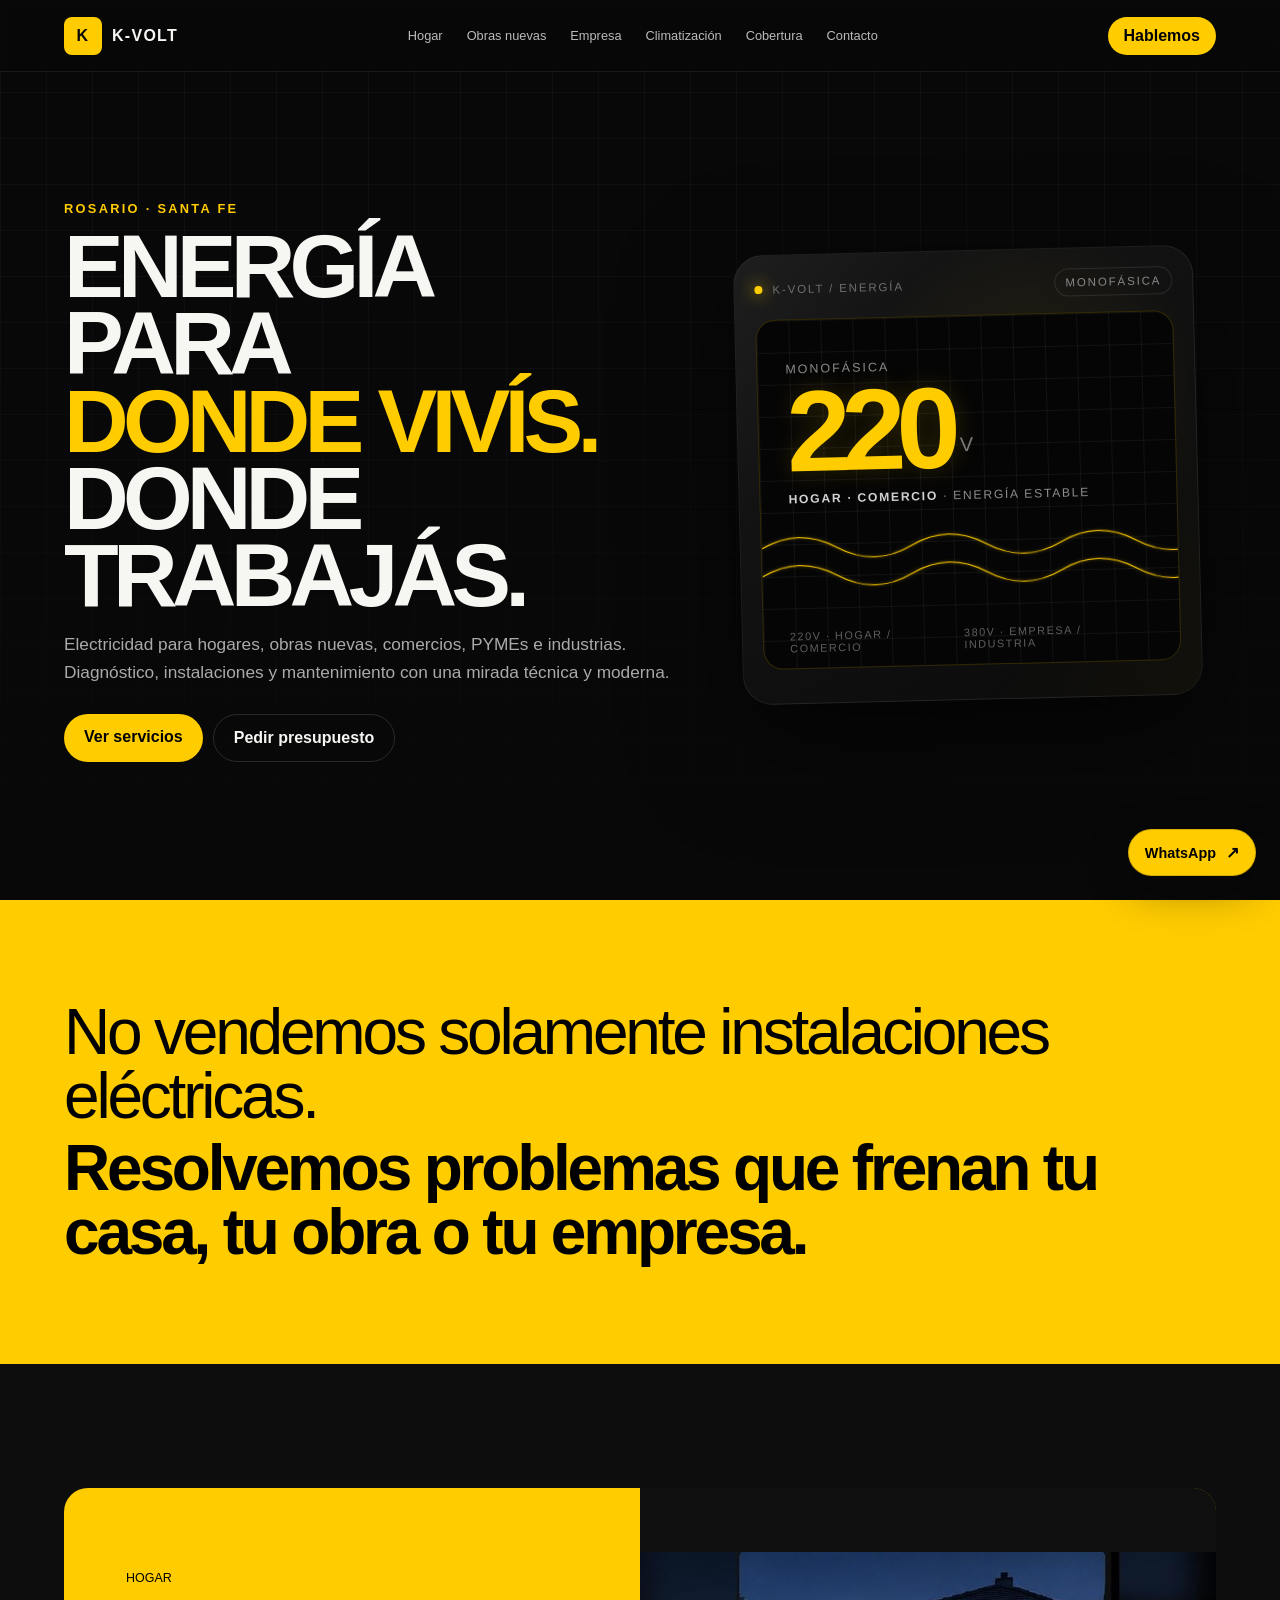
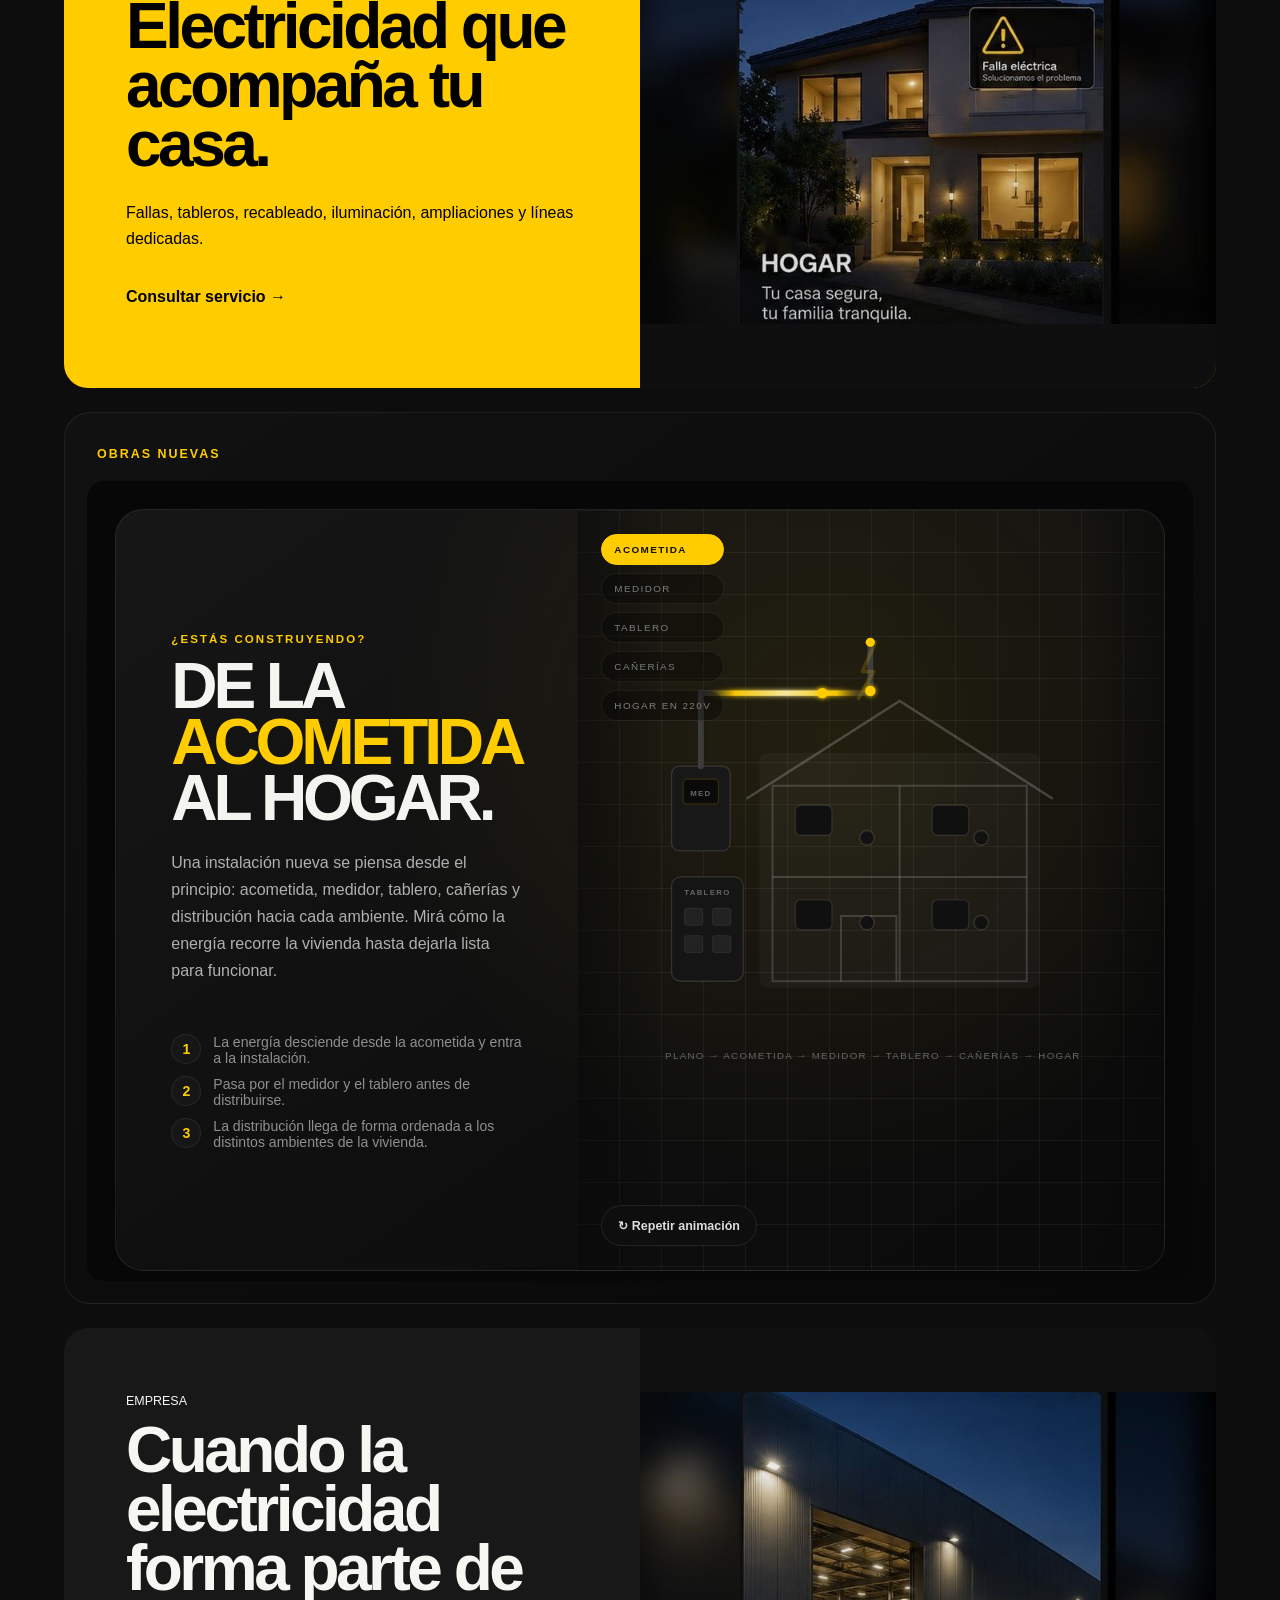
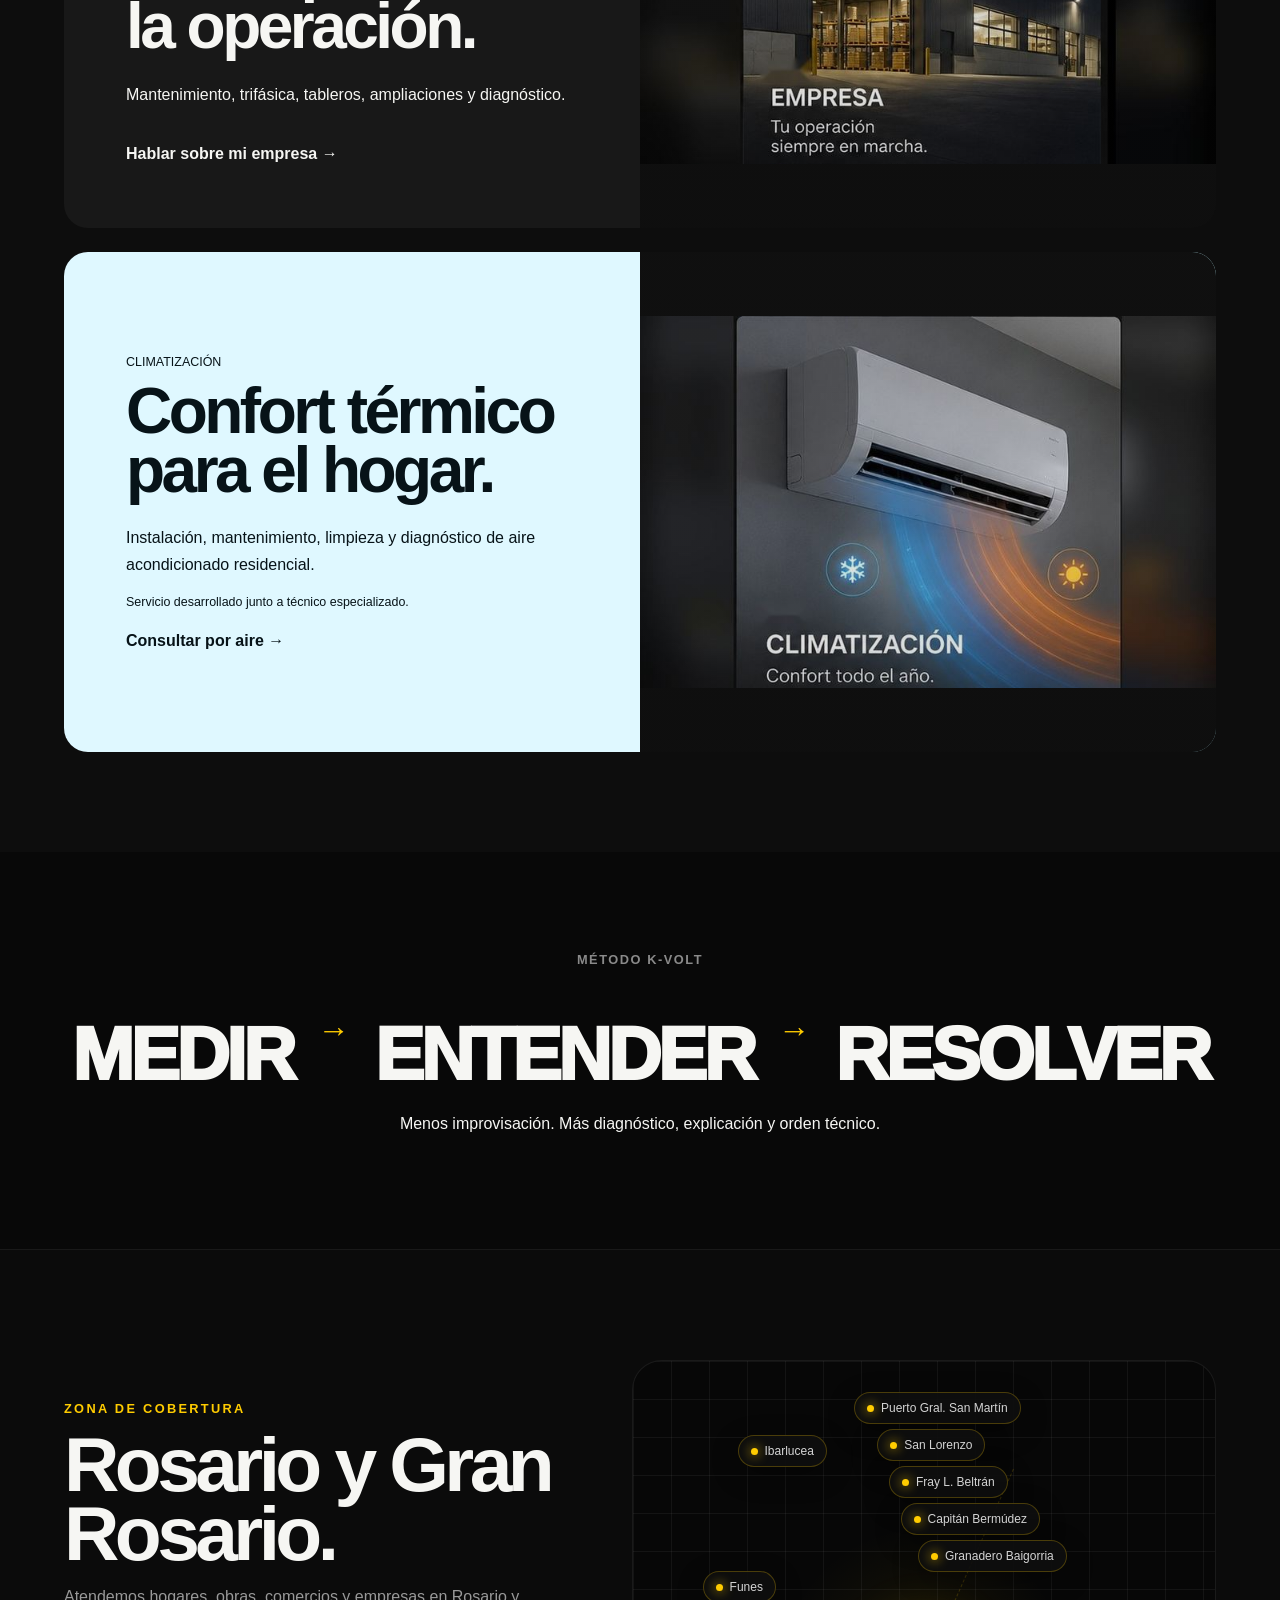
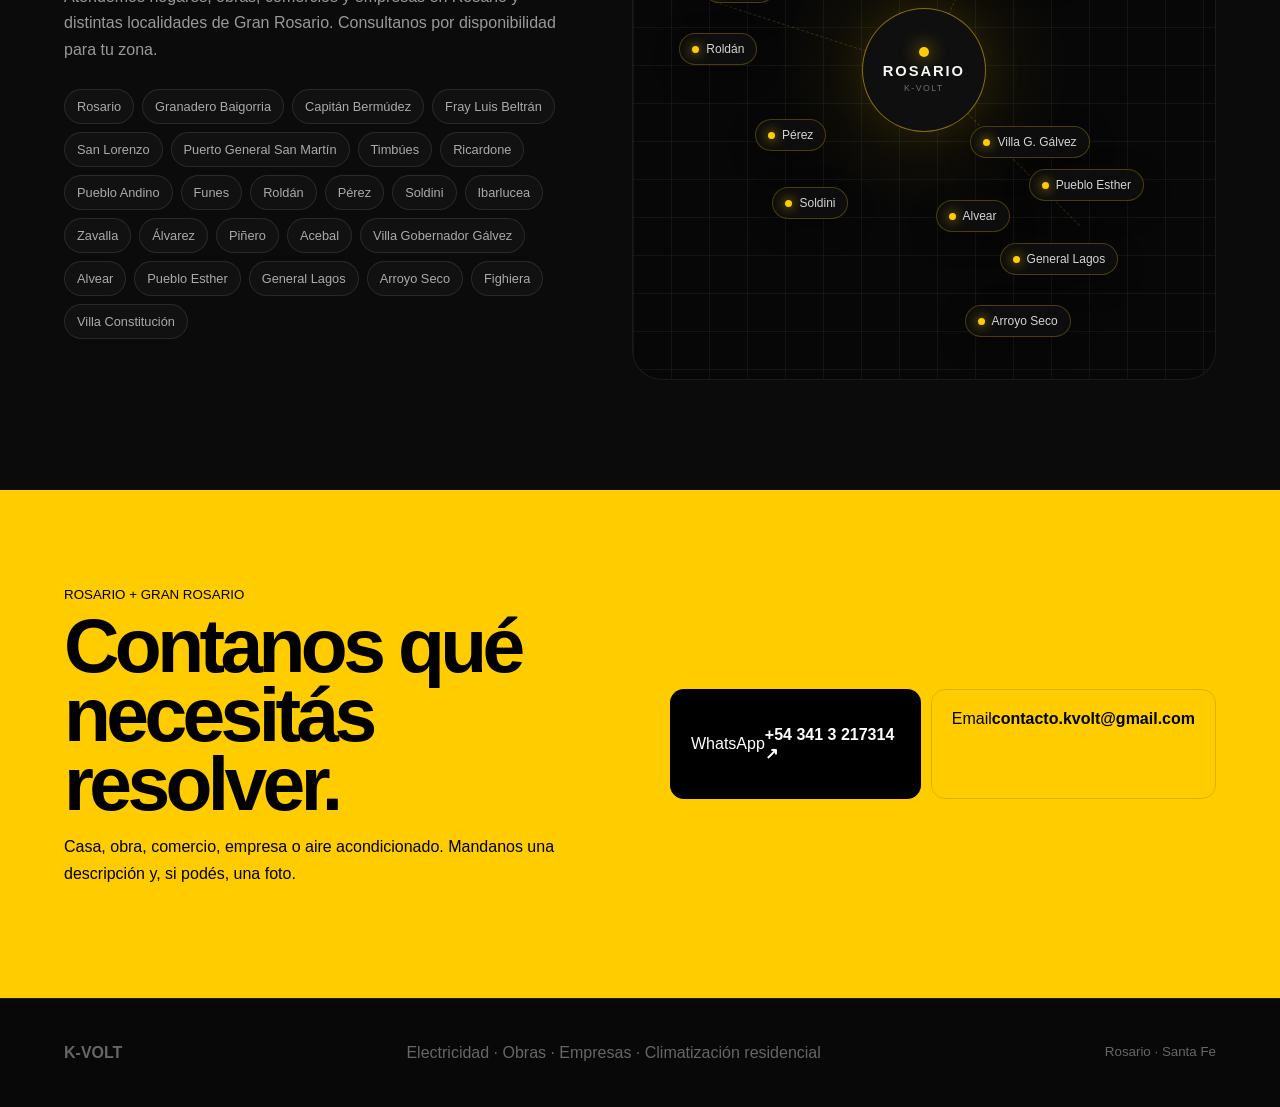
==== commit 8acc6284: "Simplificar encabezado de Obras Nuevas" ====
--- a/v3/index.html
+++ b/v3/index.html
@@ -710,8 +710,6 @@
   <div class="new-build-integrated" id="obras">
     <div class="new-build-heading">
       <span>OBRAS NUEVAS</span>
-      <strong>Obras nuevas</strong>
-      <p>De la acometida al hogar: mirá cómo pensamos una instalación desde cero.</p>
     </div>
     <iframe
       id="obrasAnimation"
